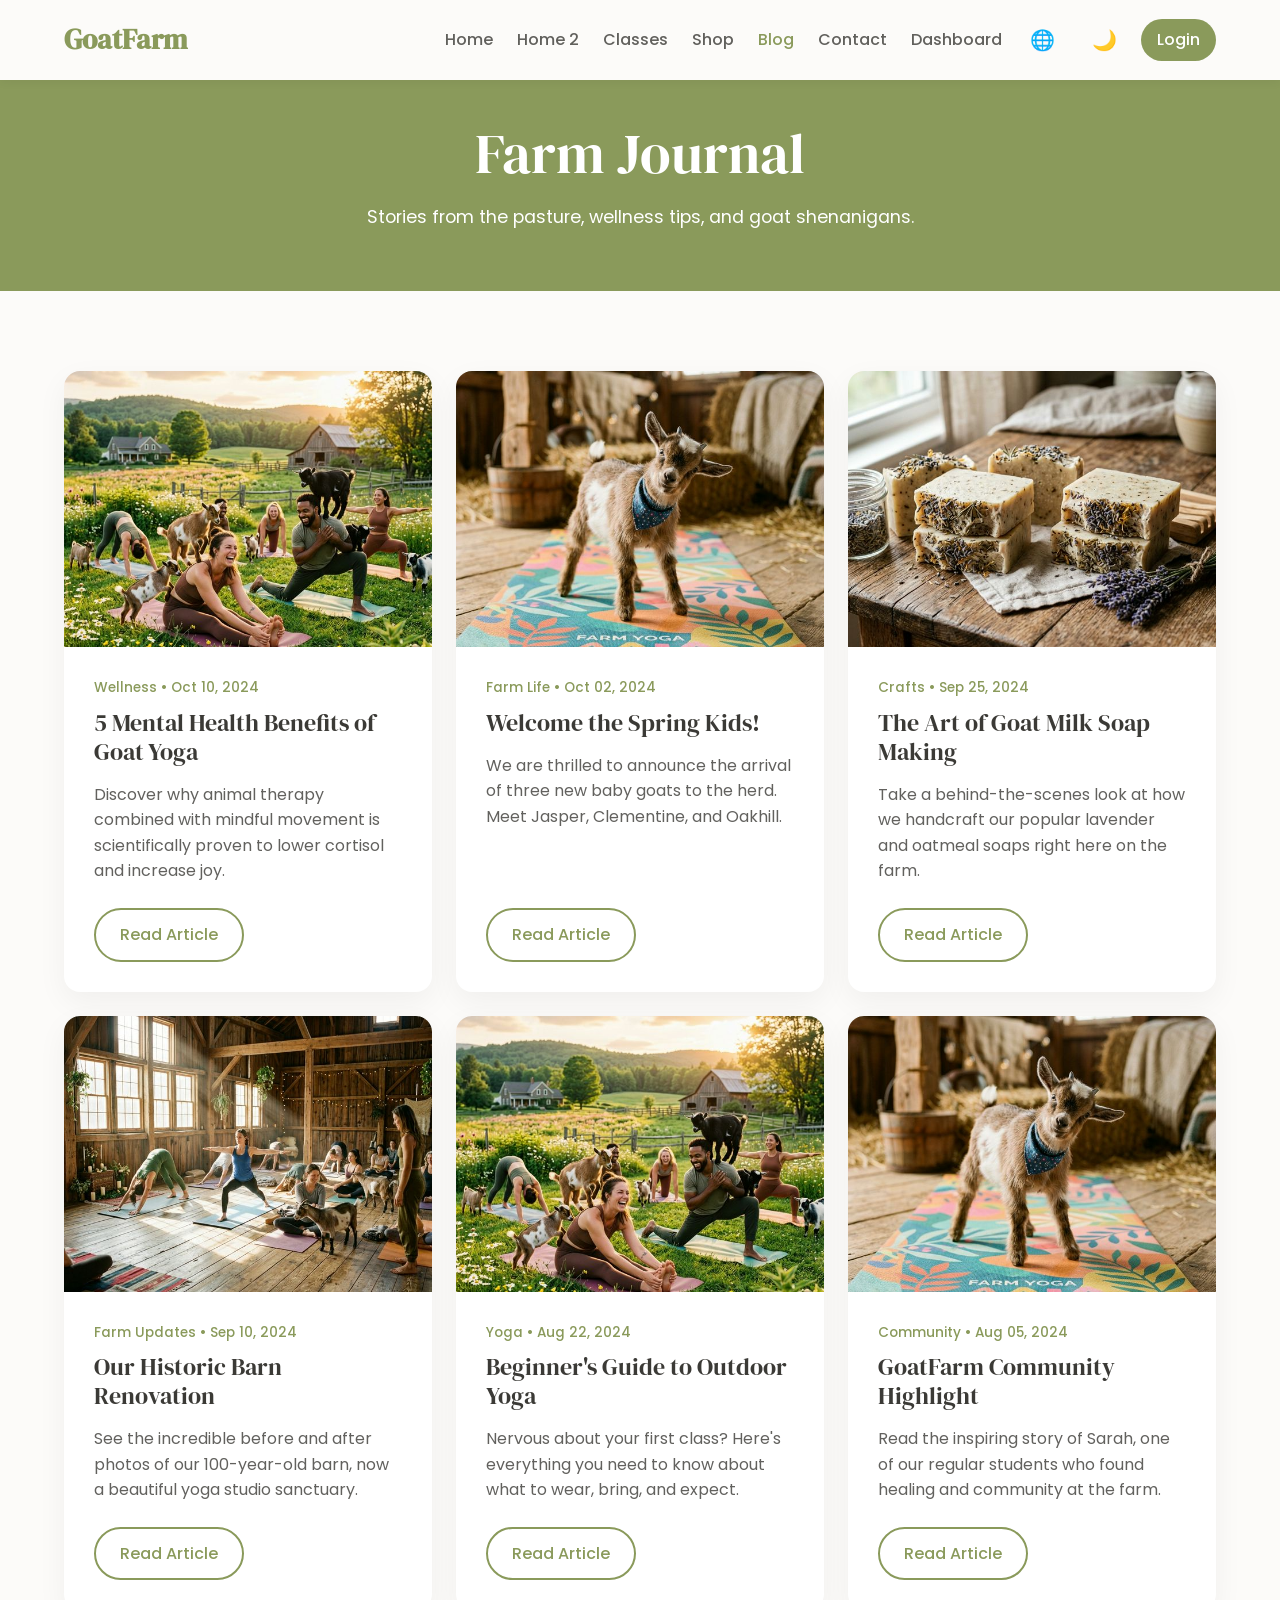
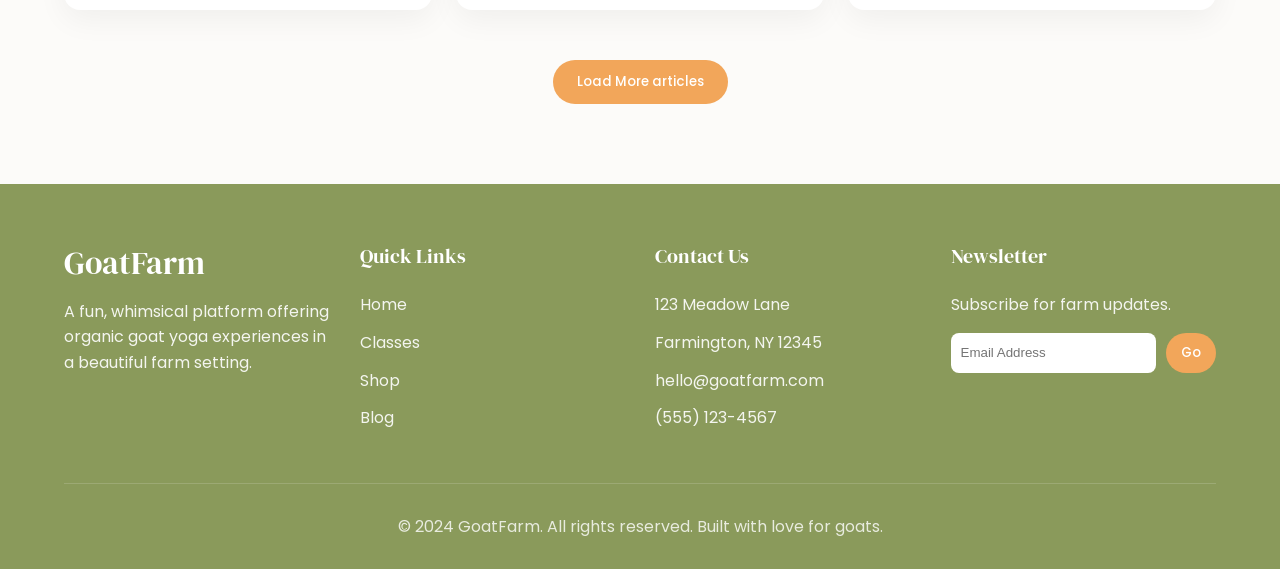
==== blog.html @ de4edad7 "first commit" ====
<!DOCTYPE html>
<html lang="en">
<head>
    <meta charset="UTF-8">
    <meta name="viewport" content="width=device-width, initial-scale=1.0">
    <title>Farm Blog | GoatFarm</title>
    <link href="https://fonts.googleapis.com/css2?family=DM+Serif+Display&family=Poppins:wght@300;400;500;600&display=swap" rel="stylesheet">
    <link rel="stylesheet" href="assets/css/style.css">
    <style>
        .page-header { background: var(--primary); color: white; padding: 120px 0 60px; text-align: center; }
        .blog-card { text-align: left; }
        .blog-card .card-body { align-items: flex-start; text-align: left; }
        .blog-meta { font-size: 0.85rem; color: var(--primary); font-weight: 500; margin-bottom: 10px; }
    </style>
</head>
<body>

    <!-- Header / Navbar -->
    <header class="navbar">
        <div class="container nav-container">
            <a href="index.html" class="brand-logo">GoatFarm</a>
            <div class="nav-menu-wrapper" style="display:flex; justify-content: space-between; align-items: center; width:100%">
                <ul class="nav-menu" style="margin-left: auto; margin-right: 20px;">
                    <li class="nav-item"><a href="index.html">Home</a></li>
                    <li class="nav-item"><a href="index-2.html">Home 2</a></li>
                    <li class="nav-item"><a href="classes.html">Classes</a></li>
                    <li class="nav-item"><a href="shop.html">Shop</a></li>
                    <li class="nav-item"><a href="blog.html" class="active">Blog</a></li>
                    <li class="nav-item"><a href="contact.html">Contact</a></li>
                    <li class="nav-item"><a href="dashboard.html">Dashboard</a></li>
                </ul>
                <div class="nav-actions">
                    <button class="rtl-toggle theme-toggle" title="Toggle RTL" style="margin-right: 5px;">🌐</button>
                    <button class="theme-toggle">🌙</button>
                    <a href="login.html" class="btn btn-primary" style="padding: 8px 16px;">Login</a>
                </div>
            </div>
            <button class="hamburger">
                <span></span><span></span><span></span>
            </button>
        </div>
    </header>

    <div class="page-header">
        <div class="container">
            <h1 class="animate-up">Farm Journal</h1>
            <p class="animate-up delay-1" style="opacity: 0.9; max-width: 600px; margin: 0 auto; font-size: 1.1rem;">Stories from the pasture, wellness tips, and goat shenanigans.</p>
        </div>
    </div>

    <!-- Blog Section -->
    <section class="section">
        <div class="container">
            
            <div class="grid grid-3">
                <!-- Post 1 -->
                <div class="card blog-card">
                    <div class="card-img-wrapper"><img src="assets/images/hero.png" alt="Goat Yoga Benefits" class="card-img"></div>
                    <div class="card-body" style="padding: 30px;">
                        <span class="blog-meta">Wellness • Oct 10, 2024</span>
                        <h3 class="card-title" style="margin-bottom: 15px; font-size: 1.5rem;">5 Mental Health Benefits of Goat Yoga</h3>
                        <p class="card-text">Discover why animal therapy combined with mindful movement is scientifically proven to lower cortisol and increase joy.</p>
                        <a href="#" class="btn btn-outline" style="align-self: flex-start; margin-top: auto;">Read Article</a>
                    </div>
                </div>

                <!-- Post 2 -->
                <div class="card blog-card">
                    <div class="card-img-wrapper"><img src="assets/images/goat2.png" alt="Baby Goats" class="card-img"></div>
                    <div class="card-body" style="padding: 30px;">
                        <span class="blog-meta">Farm Life • Oct 02, 2024</span>
                        <h3 class="card-title" style="margin-bottom: 15px; font-size: 1.5rem;">Welcome the Spring Kids!</h3>
                        <p class="card-text">We are thrilled to announce the arrival of three new baby goats to the herd. Meet Jasper, Clementine, and Oakhill.</p>
                        <a href="#" class="btn btn-outline" style="align-self: flex-start; margin-top: auto;">Read Article</a>
                    </div>
                </div>

                <!-- Post 3 -->
                <div class="card blog-card">
                    <div class="card-img-wrapper"><img src="assets/images/soap.png" alt="Soap Making" class="card-img"></div>
                    <div class="card-body" style="padding: 30px;">
                        <span class="blog-meta">Crafts • Sep 25, 2024</span>
                        <h3 class="card-title" style="margin-bottom: 15px; font-size: 1.5rem;">The Art of Goat Milk Soap Making</h3>
                        <p class="card-text">Take a behind-the-scenes look at how we handcraft our popular lavender and oatmeal soaps right here on the farm.</p>
                        <a href="#" class="btn btn-outline" style="align-self: flex-start; margin-top: auto;">Read Article</a>
                    </div>
                </div>
                
                 <!-- Post 4 -->
                 <div class="card blog-card">
                    <div class="card-img-wrapper"><img src="assets/images/barn.png" alt="Barn renovation" class="card-img"></div>
                    <div class="card-body" style="padding: 30px;">
                        <span class="blog-meta">Farm Updates • Sep 10, 2024</span>
                        <h3 class="card-title" style="margin-bottom: 15px; font-size: 1.5rem;">Our Historic Barn Renovation</h3>
                        <p class="card-text">See the incredible before and after photos of our 100-year-old barn, now a beautiful yoga studio sanctuary.</p>
                        <a href="#" class="btn btn-outline" style="align-self: flex-start; margin-top: auto;">Read Article</a>
                    </div>
                </div>
                
                <!-- Post 5 -->
                 <div class="card blog-card">
                    <div class="card-img-wrapper"><img src="assets/images/hero.png" alt="Beginners Guide" class="card-img"></div>
                    <div class="card-body" style="padding: 30px;">
                        <span class="blog-meta">Yoga • Aug 22, 2024</span>
                        <h3 class="card-title" style="margin-bottom: 15px; font-size: 1.5rem;">Beginner's Guide to Outdoor Yoga</h3>
                        <p class="card-text">Nervous about your first class? Here's everything you need to know about what to wear, bring, and expect.</p>
                        <a href="#" class="btn btn-outline" style="align-self: flex-start; margin-top: auto;">Read Article</a>
                    </div>
                </div>
                
                <!-- Post 6 -->
                 <div class="card blog-card">
                    <div class="card-img-wrapper"><img src="assets/images/goat2.png" alt="Community" class="card-img"></div>
                    <div class="card-body" style="padding: 30px;">
                        <span class="blog-meta">Community • Aug 05, 2024</span>
                        <h3 class="card-title" style="margin-bottom: 15px; font-size: 1.5rem;">GoatFarm Community Highlight</h3>
                        <p class="card-text">Read the inspiring story of Sarah, one of our regular students who found healing and community at the farm.</p>
                        <a href="#" class="btn btn-outline" style="align-self: flex-start; margin-top: auto;">Read Article</a>
                    </div>
                </div>
            </div>
            
            <div class="text-center" style="margin-top: 50px; text-align: center;">
                <button class="btn btn-secondary">Load More articles</button>
            </div>
        </div>
    </section>

    <!-- Footer -->
    <footer class="footer">
        <div class="container">
            <div class="footer-grid">
                <div class="footer-col" style="text-align: left;"><h3 style="font-family: var(--font-display); font-size: 2rem; margin-bottom: 1rem;">GoatFarm</h3><p>A fun, whimsical platform offering organic goat yoga experiences in a beautiful farm setting.</p></div>
                <div class="footer-col" style="text-align: left;"><h4>Quick Links</h4><ul class="footer-links"><li><a href="index.html">Home</a></li><li><a href="classes.html">Classes</a></li><li><a href="shop.html">Shop</a></li><li><a href="blog.html">Blog</a></li></ul></div>
                <div class="footer-col" style="text-align: left;"><h4>Contact Us</h4><ul class="footer-links"><li>123 Meadow Lane</li><li>Farmington, NY 12345</li><li><a href="mailto:hello@goatfarm.com">hello@goatfarm.com</a></li><li><a href="tel:+15551234567">(555) 123-4567</a></li></ul></div>
                <div class="footer-col" style="text-align: left;"><h4>Newsletter</h4><p style="margin-bottom: 15px;">Subscribe for farm updates.</p><form style="display: flex; gap: 10px;"><input type="email" placeholder="Email Address" style="padding: 10px; border-radius: 8px; border: none; flex-grow: 1;"><button type="submit" class="btn btn-secondary" style="padding: 10px 15px;">Go</button></form></div>
            </div>
            <div class="footer-bottom">&copy; 2024 GoatFarm. All rights reserved. Built with love for goats.</div>
        </div>
    </footer>

    <script src="assets/js/main.js"></script>
</body>
</html>
---- assets/css/style.css ----
/* 1. CSS Variables */
:root {
  --primary: #8a9a5b;
  /* Sage green */
  --secondary: #f4ecd8;
  /* Cream/natural beige */
  --accent: #f2a65a;
  /* Soft coral/golden yellow */
  --text-dark: #3b3a36;
  /* Warm charcoal */
  --text-light: #fofofo;
  /* Off-white */
  --bg-color: #fcfbf9;
  --bg-secondary: #f2efe9;
  --card-bg: #ffffff;

  --border-radius: 16px;
  --transition: all 0.3s ease;

  --font-display: 'DM Serif Display', serif;
  --font-body: 'Poppins', sans-serif;

  --nav-height: 80px;
}

[data-theme="dark"] {
  --primary: #6b7a42;
  --secondary: #2c2b29;
  --accent: #d88e40;
  --text-dark: #f0f0f0;
  --text-light: #3b3a36;
  --bg-color: #1a1918;
  --bg-secondary: #252422;
  --card-bg: #2a2927;
}

/* 2. Reset & Base */
*,
*::before,
*::after {
  box-sizing: border-box;
}

* {
  margin: 0;
  padding: 0;
}

html {
  scroll-behavior: smooth;
}

body {
  font-family: var(--font-body);
  color: var(--text-dark);
  background-color: var(--bg-color);
  line-height: 1.6;
  overflow-x: hidden;
}

a {
  text-decoration: none;
  color: inherit;
}

ul {
  list-style: none;
}

img {
  max-width: 100%;
  display: block;
}

/* 3. Typography */
h1,
h2,
h3,
h4,
.brand-logo {
  font-family: var(--font-display);
  font-weight: 400;
  line-height: 1.2;
}

h1 {
  font-size: clamp(2.5rem, 5vw, 3.5rem);
  margin-bottom: 1rem;
}

h2 {
  font-size: clamp(2rem, 4vw, 2.75rem);
  margin-bottom: 1rem;
}

h3 {
  font-size: clamp(1.5rem, 3vw, 2rem);
  margin-bottom: 0.75rem;
}

/* 4. Layout Components */
.container {
  width: 100%;
  max-width: 1200px;
  margin: 0 auto;
  padding: 0 24px;
}

.section {
  padding: 80px 0;
}

.section-header {
  text-align: center;
  max-width: 800px;
  margin: 0 auto 3rem;
}

.section-header p {
  color: var(--text-dark);
  opacity: 0.8;
  font-size: 1.1rem;
}

/* Grids */
.grid {
  display: grid;
  gap: 24px;
}

.grid-2 {
  grid-template-columns: repeat(var(--col-count, 2), 1fr);
}

.grid-3 {
  grid-template-columns: repeat(var(--col-count, 3), 1fr);
}

.grid-4 {
  grid-template-columns: repeat(var(--col-count, 4), 1fr);
}

/* 5. Buttons & Components */
.btn {
  display: inline-flex;
  align-items: center;
  justify-content: center;
  padding: 12px 24px;
  border-radius: 50px;
  font-weight: 500;
  font-family: var(--font-body);
  cursor: pointer;
  border: none;
  transition: var(--transition);
  text-align: center;
}

.btn-primary {
  background-color: var(--primary);
  color: #fff;
}

.btn-primary:hover {
  opacity: 0.9;
  transform: translateY(-2px);
}

.btn-secondary {
  background-color: var(--accent);
  color: #fff;
}

.btn-secondary:hover {
  opacity: 0.9;
  transform: translateY(-2px);
}

.btn-outline {
  background-color: transparent;
  border: 2px solid var(--primary);
  color: var(--primary);
}

.btn-outline:hover {
  background-color: var(--primary);
  color: #fff;
}

/* Custom Checkbox */
.checkbox-group {
  display: flex;
  align-items: center;
  gap: 10px;
}

.checkbox-group input {
  cursor: pointer;
}

/* Cards */
.card {
  background: var(--card-bg);
  border-radius: var(--border-radius);
  overflow: hidden;
  box-shadow: 0 10px 30px rgba(0, 0, 0, 0.05);
  display: flex;
  flex-direction: column;
  transition: var(--transition);
  height: 100%;
}

.card:hover {
  transform: translateY(-5px);
  box-shadow: 0 15px 40px rgba(0, 0, 0, 0.08);
}

.card-img-wrapper {
  aspect-ratio: 4/3;
  overflow: hidden;
}

.card-img {
  width: 100%;
  height: 100%;
  object-fit: cover;
  transition: var(--transition);
}

.card:hover .card-img {
  transform: scale(1.05);
}

.card-body {
  padding: 24px;
  display: flex;
  flex-direction: column;
  flex-grow: 1;
  align-items: center;
  text-align: center;
}

.card-title {
  font-size: 1.5rem;
  margin-bottom: 0.5rem;
}

.card-text {
  opacity: 0.8;
  margin-bottom: 1.5rem;
  flex-grow: 1;
}

/* Forms */
.form-group {
  margin-bottom: 1.5rem;
  width: 100%;
  text-align: left;
}

.form-label {
  display: block;
  margin-bottom: 0.5rem;
  font-weight: 500;
}

.form-input {
  width: 100%;
  padding: 12px 16px;
  border: 1px solid rgba(0, 0, 0, 0.1);
  border-radius: 8px;
  background: var(--bg-color);
  color: var(--text-dark);
  font-family: var(--font-body);
  transition: var(--transition);
}

[data-theme="dark"] .form-input {
  border-color: rgba(255, 255, 255, 0.1);
}

.form-input:focus {
  outline: none;
  border-color: var(--primary);
  box-shadow: 0 0 0 3px rgba(138, 154, 91, 0.2);
}

/* 6. Navigation */
.navbar {
  position: fixed;
  top: 0;
  left: 0;
  width: 100%;
  height: var(--nav-height);
  background-color: var(--bg-color);
  box-shadow: 0 2px 10px rgba(0, 0, 0, 0.05);
  z-index: 1000;
  transition: var(--transition);
  display: flex;
  align-items: center;
}

.nav-container {
  display: flex;
  justify-content: space-between;
  align-items: center;
  width: 100%;
}

.brand-logo {
  font-size: 1.75rem;
  font-weight: 700;
  color: var(--primary);
  display: flex;
  align-items: center;
}

.nav-menu {
  display: flex;
  align-items: center;
  gap: 1.5rem;
}

.nav-item a {
  font-weight: 500;
  opacity: 0.8;
  transition: var(--transition);
}

.nav-item a:hover,
.nav-item a.active {
  opacity: 1;
  color: var(--primary);
}

.nav-actions {
  display: flex;
  align-items: center;
  gap: 1rem;
}

.theme-toggle {
  background: none;
  border: none;
  font-size: 1.25rem;
  cursor: pointer;
  color: var(--text-dark);
  padding: 8px;
  border-radius: 50%;
  transition: var(--transition);
}

.theme-toggle:hover {
  background: rgba(0, 0, 0, 0.05);
}

.hamburger {
  display: none;
  flex-direction: column;
  gap: 5px;
  cursor: pointer;
  background: none;
  border: none;
  padding: 5px;
}

.hamburger span {
  display: block;
  width: 25px;
  height: 3px;
  background-color: var(--text-dark);
  transition: var(--transition);
}

/* Mobile Menu */
@media (max-width: 1023px) {
  .hamburger {
    display: flex;
  }

  .nav-menu-wrapper {
    position: fixed;
    top: var(--nav-height);
    right: -100%;
    width: 300px;
    height: calc(100vh - var(--nav-height));
    background-color: var(--bg-color);
    box-shadow: -5px 0 15px rgba(0, 0, 0, 0.05);
    flex-direction: column;
    transition: var(--transition);
    padding: 2rem;
  }

  .nav-menu-wrapper.active {
    right: 0;
  }

  .nav-menu {
    flex-direction: column;
    align-items: flex-start;
    gap: 1rem;
    width: 100%;
  }

  .nav-actions {
    flex-direction: column;
    align-items: flex-start;
    gap: 1rem;
    width: 100%;
    margin-top: 1rem;
    border-top: 1px solid rgba(0, 0, 0, 0.1);
    padding-top: 1rem;
  }
}

/* 7. Footer */
.footer {
  background-color: var(--primary);
  color: #fff;
  padding: 60px 0 30px;
}

.footer-grid {
  display: grid;
  grid-template-columns: repeat(4, 1fr);
  gap: 30px;
  margin-bottom: 40px;
}

.footer-col h4 {
  font-family: var(--font-display);
  font-size: 1.25rem;
  margin-bottom: 1.5rem;
}

.footer-col p,
.footer-col ul {
  opacity: 0.9;
}

.footer-links li {
  margin-bottom: 0.75rem;
}

.footer-links a {
  transition: var(--transition);
}

.footer-links a:hover {
  opacity: 0.8;
  padding-left: 5px;
}

.footer-bottom {
  text-align: center;
  padding-top: 30px;
  border-top: 1px solid rgba(255, 255, 255, 0.2);
  opacity: 0.8;
}

/* 8. Specific Sections */

/* Hero Section */
.hero {
  padding-top: calc(var(--nav-height) + 60px);
  padding-bottom: 60px;
  min-height: 90vh;
  display: flex;
  align-items: center;
}

.hero-content {
  text-align: center;
  max-width: 800px;
  margin: 0 auto;
}

.hero-title {
  margin-bottom: 24px;
}

.hero-subtitle {
  font-size: 1.25rem;
  margin-bottom: 32px;
  opacity: 0.9;
}

.hero-actions {
  display: flex;
  gap: 16px;
  justify-content: center;
  margin-bottom: 48px;
}

.hero-img-container {
  border-radius: 24px;
  overflow: hidden;
  box-shadow: 0 20px 40px rgba(0, 0, 0, 0.1);
  aspect-ratio: 16/9;
}

.hero-img {
  width: 100%;
  height: 100%;
  object-fit: cover;
}

/* Hero 2 - Split screen */
.hero-split {
  padding-top: calc(var(--nav-height) + 40px);
  min-height: 100vh;
  display: grid;
  grid-template-columns: 1fr 1fr;
  align-items: center;
  gap: 40px;
  text-align: left;
}

.hero-split .hero-content {
  text-align: left;
  margin: 0;
}

.hero-split .hero-actions {
  justify-content: flex-start;
}

/* Dashboard */
.dashboard-layout {
  display: grid;
  grid-template-columns: 250px 1fr;
  gap: 30px;
  margin-top: calc(var(--nav-height) + 40px);
  margin-bottom: 80px;
}

.dashboard-sidebar {
  background: var(--card-bg);
  padding: 24px;
  border-radius: var(--border-radius);
  height: max-content;
  position: sticky;
  top: calc(var(--nav-height) + 40px);
}

.sidebar-nav {
  display: flex;
  flex-direction: column;
  gap: 10px;
}

.sidebar-link {
  padding: 12px 16px;
  border-radius: 8px;
  transition: var(--transition);
  font-weight: 500;
}

.sidebar-link:hover,
.sidebar-link.active {
  background: var(--primary);
  color: #fff;
}

.dashboard-card {
  background: var(--card-bg);
  padding: 30px;
  border-radius: var(--border-radius);
  margin-bottom: 30px;
}

/* Table Style */
.data-table {
  width: 100%;
  border-collapse: collapse;
  margin-top: 20px;
}

.data-table th,
.data-table td {
  padding: 15px;
  text-align: left;
  border-bottom: 1px solid rgba(0, 0, 0, 0.1);
}

[data-theme="dark"] .data-table th,
[data-theme="dark"] .data-table td {
  border-color: rgba(255, 255, 255, 0.1);
}

/* Auth Layout */
.auth-page {
  min-height: 100vh;
  display: flex;
  align-items: center;
  justify-content: center;
  padding: 40px 20px;
  background: var(--bg-secondary);
}

.auth-card {
  background: var(--card-bg);
  width: 100%;
  max-width: 480px;
  padding: 40px;
  border-radius: var(--border-radius);
  box-shadow: 0 15px 40px rgba(0, 0, 0, 0.08);
  text-align: center;
}

.auth-logo {
  font-size: 2rem;
  color: var(--primary);
  margin-bottom: 30px;
  display: inline-block;
  font-family: var(--font-display);
}

.auth-divider {
  display: flex;
  align-items: center;
  margin: 30px 0;
  color: var(--text-dark);
  opacity: 0.5;
}

.auth-divider::before,
.auth-divider::after {
  content: '';
  flex: 1;
  height: 1px;
  background: currentColor;
  margin: 0 15px;
}

.social-btn {
  width: 100%;
  padding: 12px;
  border-radius: 8px;
  font-weight: 500;
  margin-bottom: 15px;
  display: flex;
  align-items: center;
  justify-content: center;
  gap: 10px;
  cursor: pointer;
  transition: var(--transition);
}

.google-btn {
  background: #fff;
  color: #333;
  border: 1px solid #ddd;
}

.google-btn:hover {
  background: #f5f5f5;
}

.email-btn {
  background: #3b3a36;
  color: #fff;
  border: none;
}

.email-btn:hover {
  background: #222;
}

/* Contact Page specific */
.contact-layout {
  display: grid;
  grid-template-columns: 1fr 1fr;
  gap: 40px;
}

.contact-form {
  background: var(--card-bg);
  padding: 40px;
  border-radius: var(--border-radius);
}

/* Animations */
.animate-up {
  opacity: 0;
  transform: translateY(30px);
  animation: slideUp 0.8s forwards;
}

.delay-1 {
  animation-delay: 0.2s;
}

.delay-2 {
  animation-delay: 0.4s;
}

.delay-3 {
  animation-delay: 0.6s;
}

@keyframes slideUp {
  to {
    opacity: 1;
    transform: translateY(0);
  }
}

/* 9. Responsive Rules */

/* Tablet & Mobile Grid Setup */
@media (max-width: 1024px) {
  .grid-4 {
    --col-count: 2;
  }

  .grid-3 {
    --col-count: 2;
  }

  /* Footer */
  .footer-grid {
    text-align: center;
  }
}

/* Mobile Specific */
@media (max-width: 768px) {

  .grid-4,
  .grid-3,
  .grid-2 {
    --col-count: 1;
  }

  .hero-actions {
    flex-direction: column;
  }

  .hero-actions .btn {
    width: 100%;
  }

  .contact-layout {
    grid-template-columns: 1fr;
  }

  /* Contact page specific fix */
  .contact-section {
    padding: 40px 16px;
    width: 100%;
    box-sizing: border-box;
  }

  .contact-form {
    padding: 30px 20px;
    width: 100%;
    box-sizing: border-box;
  }

  /* Centered elements */
  .footer-grid {
    grid-template-columns: repeat(2, 1fr);
    text-align: center;
  }

  .content-centered {
    text-align: center;
  }
}

@media (max-width: 767px) {
  .footer-grid {
    grid-template-columns: 1fr;
  }

  .dashboard-layout {
    grid-template-columns: 1fr;
  }

  .dashboard-sidebar {
    position: static;
  }

  .hero-split {
    grid-template-columns: 1fr;
    text-align: center;
  }

  .hero-split .hero-content {
    text-align: center;
  }

  .hero-split .hero-actions {
    justify-content: center;
  }
}

@media (max-width: 360px) {
  .container {
    padding: 0 16px;
  }

  h1 {
    font-size: 28px;
  }

  h2 {
    font-size: 24px;
  }

  body {
    font-size: 14px;
  }

  .section {
    padding: 40px 0;
  }

  .contact-form form {
    width: 100%;
  }

  .form-input {
    width: 100%;
    max-width: 100%;
    box-sizing: border-box;
  }
}

@media (max-width: 1024px) {

  #home-upcoming-classes,
  #home-testimonials-grid,
  #home2-experience-highlights,
  #home2-scenic-sanctuary,
  #home2-farm-stats {
    --col-count: 3;
  }
}

@media (max-width: 768px) {

  #home-upcoming-classes,
  #home-testimonials-grid,
  #home2-experience-highlights,
  #home2-farm-stats {
    --col-count: 1;
  }

  #home2-scenic-sanctuary {
    --col-count: 2;
  }

  #home2-scenic-sanctuary .card:last-child {
    grid-column: 1 / -1;
    width: calc(50% - 12px);
    margin: 0 auto;
  }
}

@media (max-width: 500px) {
  #home2-scenic-sanctuary {
    --col-count: 1;
  }

  #home2-scenic-sanctuary .card:last-child {
    grid-column: auto;
    width: 100%;
    margin: 0;
  }
}
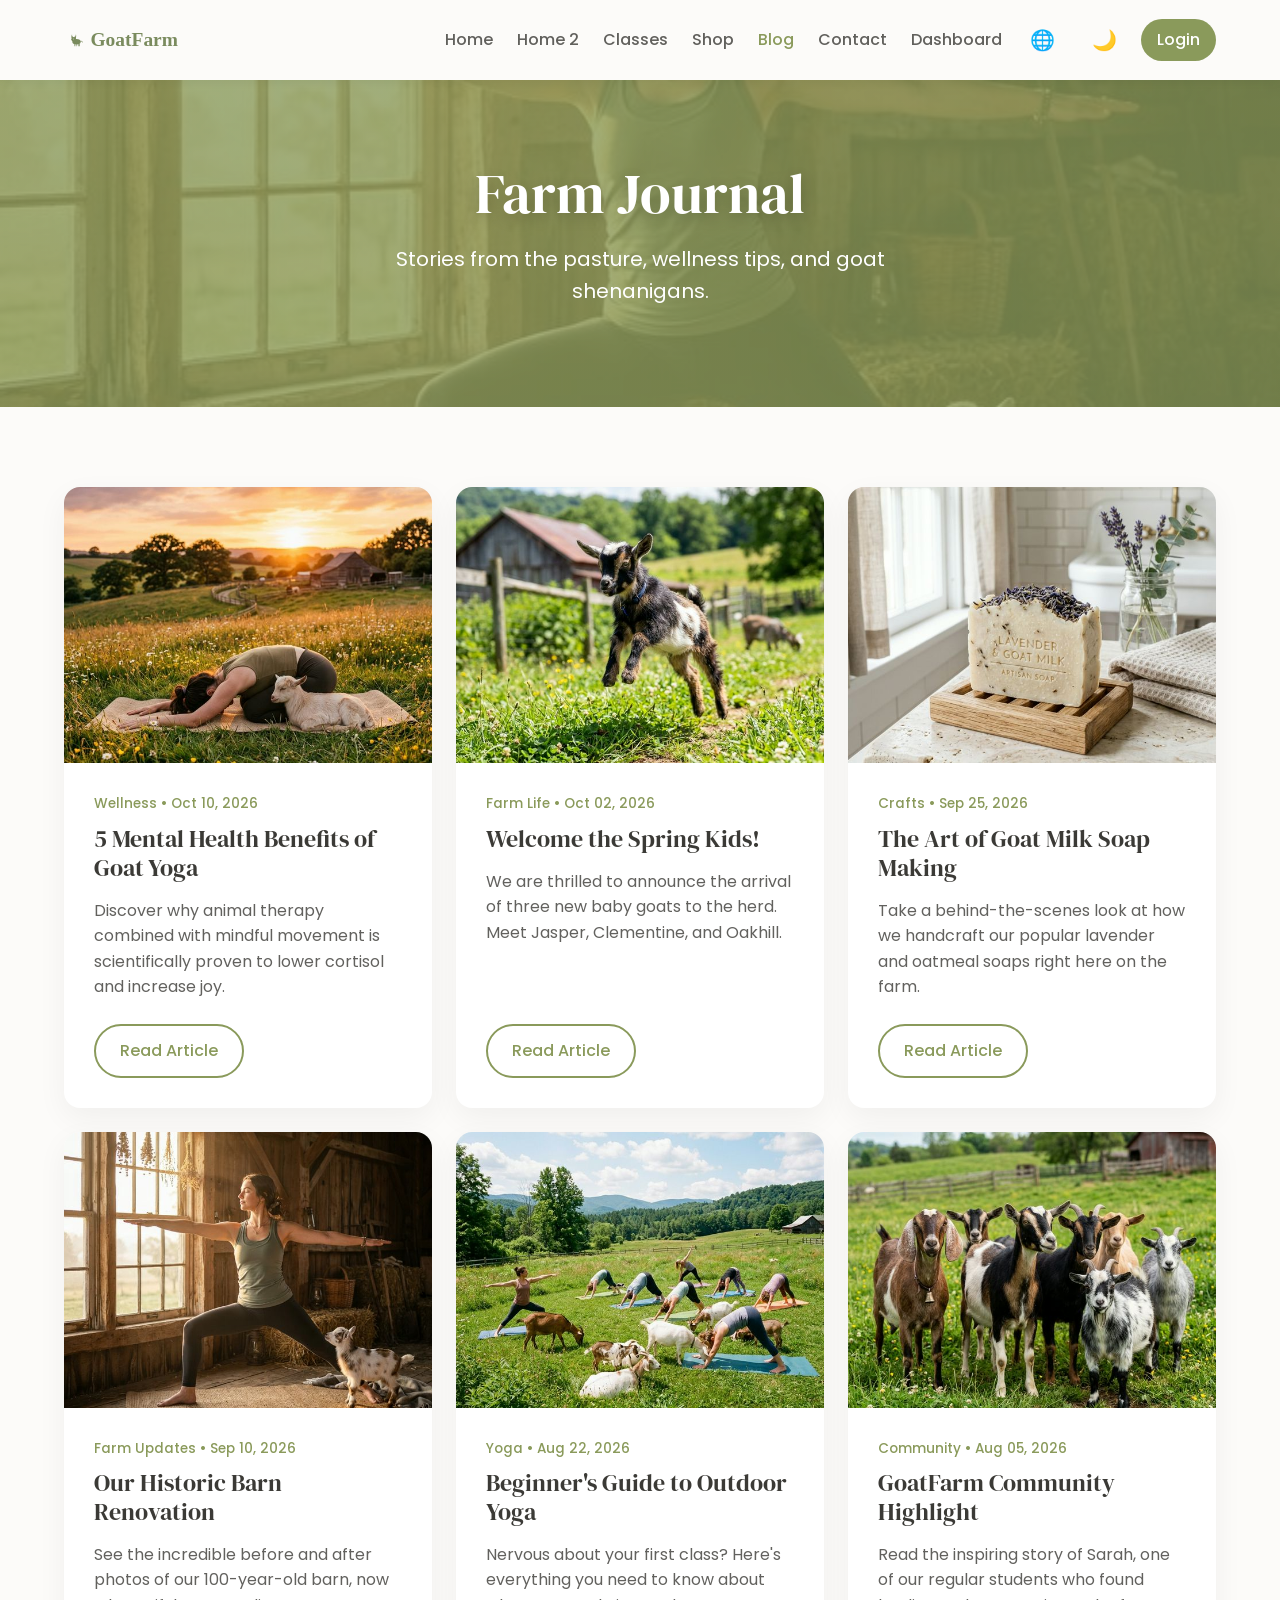
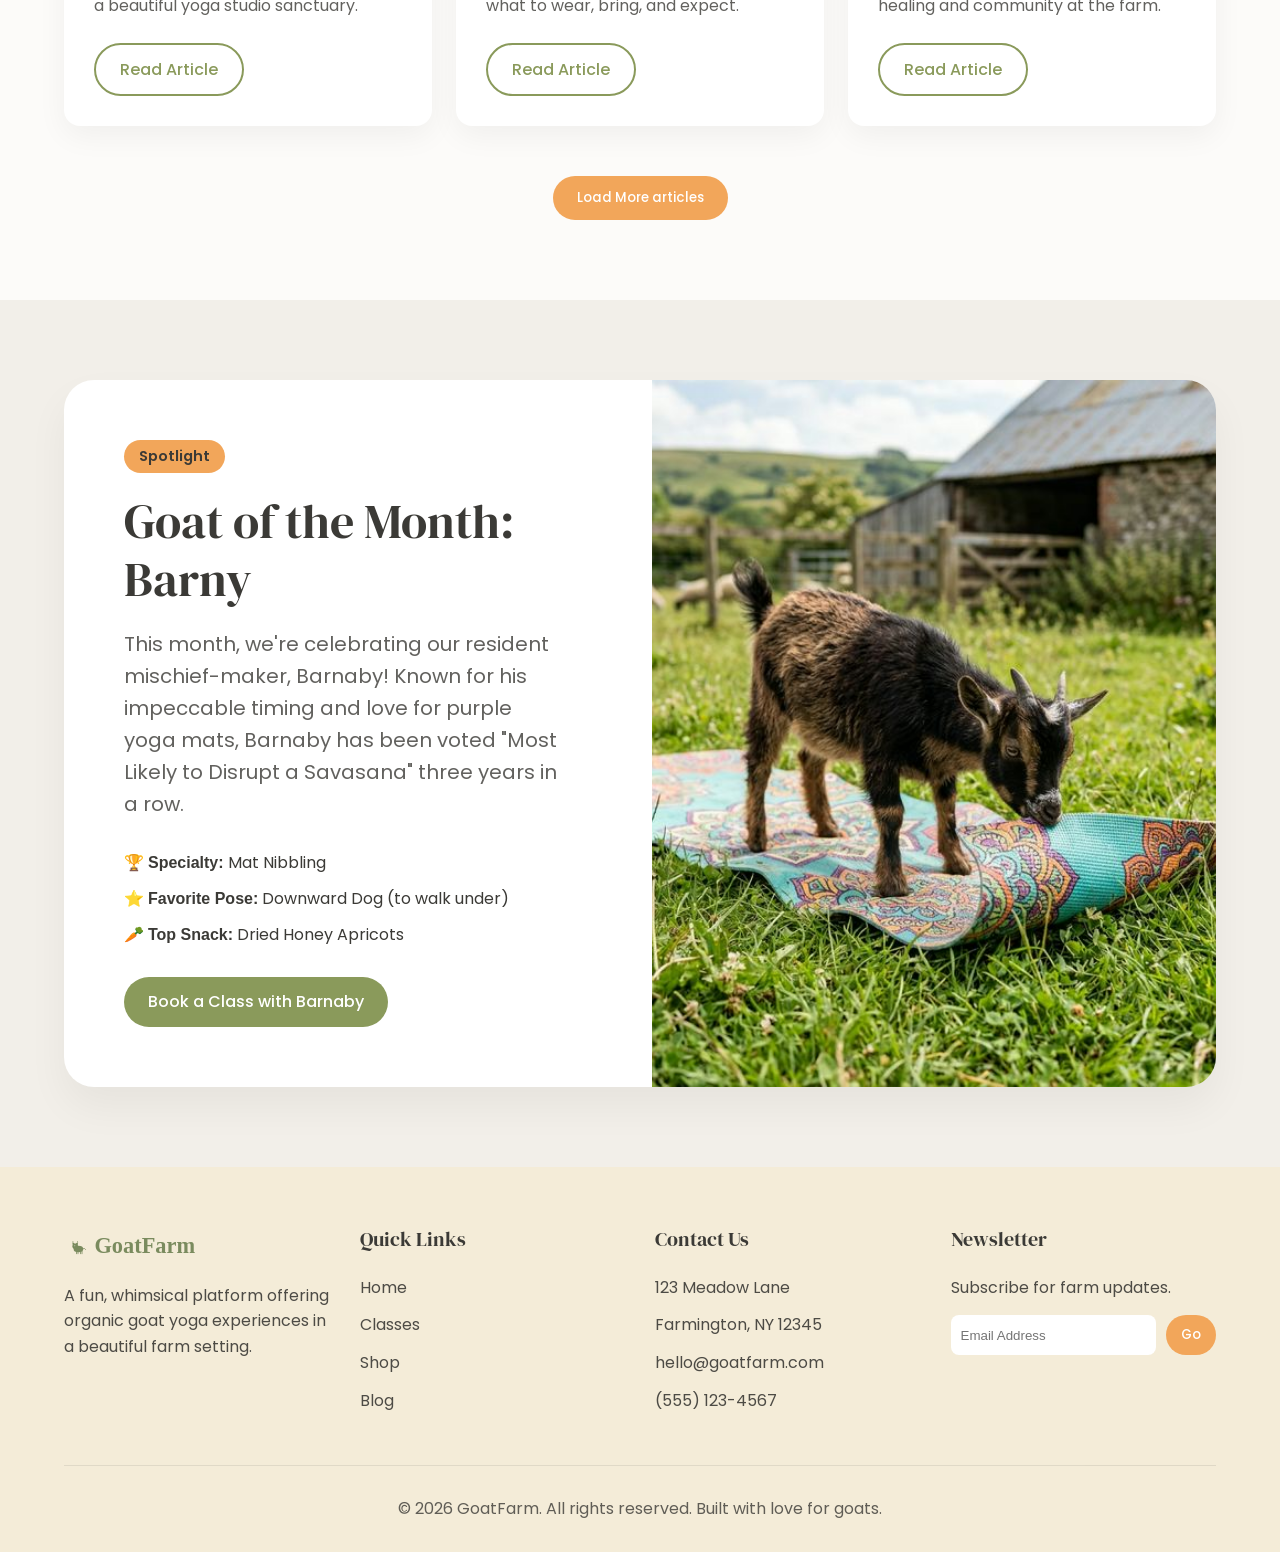
==== commit e1b89809: "after corrections" ====
--- a/blog.html
+++ b/blog.html
@@ -1,25 +1,58 @@
 <!DOCTYPE html>
 <html lang="en">
+
 <head>
     <meta charset="UTF-8">
     <meta name="viewport" content="width=device-width, initial-scale=1.0">
     <title>Farm Blog | GoatFarm</title>
-    <link href="https://fonts.googleapis.com/css2?family=DM+Serif+Display&family=Poppins:wght@300;400;500;600&display=swap" rel="stylesheet">
+    <link
+        href="https://fonts.googleapis.com/css2?family=DM+Serif+Display&family=Poppins:wght@300;400;500;600&display=swap"
+        rel="stylesheet">
     <link rel="stylesheet" href="assets/css/style.css">
+    <link rel="icon" type="image/svg+xml" href="assets/images/favicon.svg">
     <style>
-        .page-header { background: var(--primary); color: white; padding: 120px 0 60px; text-align: center; }
-        .blog-card { text-align: left; }
-        .blog-card .card-body { align-items: flex-start; text-align: left; }
-        .blog-meta { font-size: 0.85rem; color: var(--primary); font-weight: 500; margin-bottom: 10px; }
+        .page-header {
+            background: var(--primary);
+            color: white;
+            padding: 120px 0 60px;
+            text-align: center;
+        }
+
+        .blog-card {
+            text-align: left;
+        }
+
+        .blog-card .card-body {
+            align-items: flex-start;
+            text-align: left;
+        }
+
+        .blog-meta {
+            font-size: 0.85rem;
+            color: var(--primary);
+            font-weight: 500;
+            margin-bottom: 10px;
+        }
+
+        @media (min-width: 768px) and (max-width: 1024px) {
+            #main-blog-grid {
+                grid-template-columns: repeat(2, 1fr) !important;
+            }
+        }
     </style>
 </head>
+
 <body>
 
     <!-- Header / Navbar -->
     <header class="navbar">
         <div class="container nav-container">
-            <a href="index.html" class="brand-logo">GoatFarm</a>
-            <div class="nav-menu-wrapper" style="display:flex; justify-content: space-between; align-items: center; width:100%">
+            <a href="index.html" class="logo"><img src="assets/images/logo.svg" alt="GoatFarm" style="height: 40px;"></a>
+            <div class="nav-menu-wrapper"
+                style="display:flex; justify-content: space-between; align-items: center; width:100%">
+                <div class="mobile-menu-logo" style="display: none; width: 100%; padding-bottom: 20px; margin-bottom: 20px; border-bottom: 1px solid rgba(0,0,0,0.1);">
+                    <img src="assets/images/logo.svg" alt="GoatFarm" style="height: 40px;">
+                </div>
                 <ul class="nav-menu" style="margin-left: auto; margin-right: 20px;">
                     <li class="nav-item"><a href="index.html">Home</a></li>
                     <li class="nav-item"><a href="index-2.html">Home 2</a></li>
@@ -41,104 +74,186 @@
         </div>
     </header>
 
-    <div class="page-header">
-        <div class="container">
-            <h1 class="animate-up">Farm Journal</h1>
-            <p class="animate-up delay-1" style="opacity: 0.9; max-width: 600px; margin: 0 auto; font-size: 1.1rem;">Stories from the pasture, wellness tips, and goat shenanigans.</p>
+    <div class="page-header"
+        style="background: linear-gradient(rgba(138, 154, 91, 0.8), rgba(138, 154, 91, 0.8)), url('assets/images/sunrise-class.png'); background-size: cover; background-position: center; padding: 160px 0 100px;">
+        <div class="container">
+            <h1 class="animate-up" style="color: white; text-shadow: 0 5px 15px rgba(0,0,0,0.2);">Farm Journal</h1>
+            <p class="animate-up delay-1"
+                style="color: white; opacity: 1; max-width: 600px; margin: 0 auto; font-size: 1.25rem;">Stories from the
+                pasture, wellness tips, and goat shenanigans.</p>
         </div>
     </div>
 
     <!-- Blog Section -->
     <section class="section">
         <div class="container">
-            
-            <div class="grid grid-3">
+
+            <div class="grid grid-3" id="main-blog-grid">
                 <!-- Post 1 -->
                 <div class="card blog-card">
-                    <div class="card-img-wrapper"><img src="assets/images/hero.png" alt="Goat Yoga Benefits" class="card-img"></div>
-                    <div class="card-body" style="padding: 30px;">
-                        <span class="blog-meta">Wellness • Oct 10, 2024</span>
-                        <h3 class="card-title" style="margin-bottom: 15px; font-size: 1.5rem;">5 Mental Health Benefits of Goat Yoga</h3>
-                        <p class="card-text">Discover why animal therapy combined with mindful movement is scientifically proven to lower cortisol and increase joy.</p>
-                        <a href="#" class="btn btn-outline" style="align-self: flex-start; margin-top: auto;">Read Article</a>
+                    <div class="card-img-wrapper"><img src="assets/images/sunset-yoga.png" alt="Goat Yoga Benefits"
+                            class="card-img"></div>
+                    <div class="card-body" style="padding: 30px;">
+                        <span class="blog-meta">Wellness • Oct 10, 2026</span>
+                        <h3 class="card-title" style="margin-bottom: 15px; font-size: 1.5rem;">5 Mental Health Benefits
+                            of Goat Yoga</h3>
+                        <p class="card-text">Discover why animal therapy combined with mindful movement is
+                            scientifically proven to lower cortisol and increase joy.</p>
+                        <a href="#" class="btn btn-outline" style="align-self: flex-start; margin-top: auto;">Read
+                            Article</a>
                     </div>
                 </div>
 
                 <!-- Post 2 -->
                 <div class="card blog-card">
-                    <div class="card-img-wrapper"><img src="assets/images/goat2.png" alt="Baby Goats" class="card-img"></div>
-                    <div class="card-body" style="padding: 30px;">
-                        <span class="blog-meta">Farm Life • Oct 02, 2024</span>
-                        <h3 class="card-title" style="margin-bottom: 15px; font-size: 1.5rem;">Welcome the Spring Kids!</h3>
-                        <p class="card-text">We are thrilled to announce the arrival of three new baby goats to the herd. Meet Jasper, Clementine, and Oakhill.</p>
-                        <a href="#" class="btn btn-outline" style="align-self: flex-start; margin-top: auto;">Read Article</a>
+                    <div class="card-img-wrapper"><img src="assets/images/pip.png" alt="Baby Goats" class="card-img">
+                    </div>
+                    <div class="card-body" style="padding: 30px;">
+                        <span class="blog-meta">Farm Life • Oct 02, 2026</span>
+                        <h3 class="card-title" style="margin-bottom: 15px; font-size: 1.5rem;">Welcome the Spring Kids!
+                        </h3>
+                        <p class="card-text">We are thrilled to announce the arrival of three new baby goats to the
+                            herd. Meet Jasper, Clementine, and Oakhill.</p>
+                        <a href="#" class="btn btn-outline" style="align-self: flex-start; margin-top: auto;">Read
+                            Article</a>
                     </div>
                 </div>
 
                 <!-- Post 3 -->
                 <div class="card blog-card">
-                    <div class="card-img-wrapper"><img src="assets/images/soap.png" alt="Soap Making" class="card-img"></div>
-                    <div class="card-body" style="padding: 30px;">
-                        <span class="blog-meta">Crafts • Sep 25, 2024</span>
-                        <h3 class="card-title" style="margin-bottom: 15px; font-size: 1.5rem;">The Art of Goat Milk Soap Making</h3>
-                        <p class="card-text">Take a behind-the-scenes look at how we handcraft our popular lavender and oatmeal soaps right here on the farm.</p>
-                        <a href="#" class="btn btn-outline" style="align-self: flex-start; margin-top: auto;">Read Article</a>
-                    </div>
-                </div>
-                
-                 <!-- Post 4 -->
-                 <div class="card blog-card">
-                    <div class="card-img-wrapper"><img src="assets/images/barn.png" alt="Barn renovation" class="card-img"></div>
-                    <div class="card-body" style="padding: 30px;">
-                        <span class="blog-meta">Farm Updates • Sep 10, 2024</span>
-                        <h3 class="card-title" style="margin-bottom: 15px; font-size: 1.5rem;">Our Historic Barn Renovation</h3>
-                        <p class="card-text">See the incredible before and after photos of our 100-year-old barn, now a beautiful yoga studio sanctuary.</p>
-                        <a href="#" class="btn btn-outline" style="align-self: flex-start; margin-top: auto;">Read Article</a>
-                    </div>
-                </div>
-                
+                    <div class="card-img-wrapper"><img src="assets/images/lavender-soap.png" alt="Soap Making"
+                            class="card-img"></div>
+                    <div class="card-body" style="padding: 30px;">
+                        <span class="blog-meta">Crafts • Sep 25, 2026</span>
+                        <h3 class="card-title" style="margin-bottom: 15px; font-size: 1.5rem;">The Art of Goat Milk Soap
+                            Making</h3>
+                        <p class="card-text">Take a behind-the-scenes look at how we handcraft our popular lavender and
+                            oatmeal soaps right here on the farm.</p>
+                        <a href="#" class="btn btn-outline" style="align-self: flex-start; margin-top: auto;">Read
+                            Article</a>
+                    </div>
+                </div>
+
+                <!-- Post 4 -->
+                <div class="card blog-card">
+                    <div class="card-img-wrapper"><img src="assets/images/sunrise-class.png" alt="Barn renovation"
+                            class="card-img"></div>
+                    <div class="card-body" style="padding: 30px;">
+                        <span class="blog-meta">Farm Updates • Sep 10, 2026</span>
+                        <h3 class="card-title" style="margin-bottom: 15px; font-size: 1.5rem;">Our Historic Barn
+                            Renovation</h3>
+                        <p class="card-text">See the incredible before and after photos of our 100-year-old barn, now a
+                            beautiful yoga studio sanctuary.</p>
+                        <a href="#" class="btn btn-outline" style="align-self: flex-start; margin-top: auto;">Read
+                            Article</a>
+                    </div>
+                </div>
+
                 <!-- Post 5 -->
-                 <div class="card blog-card">
-                    <div class="card-img-wrapper"><img src="assets/images/hero.png" alt="Beginners Guide" class="card-img"></div>
-                    <div class="card-body" style="padding: 30px;">
-                        <span class="blog-meta">Yoga • Aug 22, 2024</span>
-                        <h3 class="card-title" style="margin-bottom: 15px; font-size: 1.5rem;">Beginner's Guide to Outdoor Yoga</h3>
-                        <p class="card-text">Nervous about your first class? Here's everything you need to know about what to wear, bring, and expect.</p>
-                        <a href="#" class="btn btn-outline" style="align-self: flex-start; margin-top: auto;">Read Article</a>
-                    </div>
-                </div>
-                
+                <div class="card blog-card">
+                    <div class="card-img-wrapper"><img src="assets/images/meadow-class.png" alt="Beginners Guide"
+                            class="card-img"></div>
+                    <div class="card-body" style="padding: 30px;">
+                        <span class="blog-meta">Yoga • Aug 22, 2026</span>
+                        <h3 class="card-title" style="margin-bottom: 15px; font-size: 1.5rem;">Beginner's Guide to
+                            Outdoor Yoga</h3>
+                        <p class="card-text">Nervous about your first class? Here's everything you need to know about
+                            what to wear, bring, and expect.</p>
+                        <a href="#" class="btn btn-outline" style="align-self: flex-start; margin-top: auto;">Read
+                            Article</a>
+                    </div>
+                </div>
+
                 <!-- Post 6 -->
-                 <div class="card blog-card">
-                    <div class="card-img-wrapper"><img src="assets/images/goat2.png" alt="Community" class="card-img"></div>
-                    <div class="card-body" style="padding: 30px;">
-                        <span class="blog-meta">Community • Aug 05, 2024</span>
-                        <h3 class="card-title" style="margin-bottom: 15px; font-size: 1.5rem;">GoatFarm Community Highlight</h3>
-                        <p class="card-text">Read the inspiring story of Sarah, one of our regular students who found healing and community at the farm.</p>
-                        <a href="#" class="btn btn-outline" style="align-self: flex-start; margin-top: auto;">Read Article</a>
-                    </div>
-                </div>
-            </div>
-            
+                <div class="card blog-card">
+                    <div class="card-img-wrapper"><img src="assets/images/happy-herd.png" alt="Community"
+                            class="card-img"></div>
+                    <div class="card-body" style="padding: 30px;">
+                        <span class="blog-meta">Community • Aug 05, 2026</span>
+                        <h3 class="card-title" style="margin-bottom: 15px; font-size: 1.5rem;">GoatFarm Community
+                            Highlight</h3>
+                        <p class="card-text">Read the inspiring story of Sarah, one of our regular students who found
+                            healing and community at the farm.</p>
+                        <a href="#" class="btn btn-outline" style="align-self: flex-start; margin-top: auto;">Read
+                            Article</a>
+                    </div>
+                </div>
+            </div>
+
             <div class="text-center" style="margin-top: 50px; text-align: center;">
                 <button class="btn btn-secondary">Load More articles</button>
             </div>
         </div>
     </section>
 
+    <!-- Goat of the Month (New Section) -->
+    <section class="section" style="background-color: var(--bg-secondary); overflow: hidden;">
+        <div class="container">
+            <div class="grid grid-2"
+                style="align-items: center; background: white; border-radius: 30px; padding: 0; box-shadow: 0 20px 40px rgba(0,0,0,0.05); overflow: hidden;">
+                <div style="padding: 60px;">
+                    <span
+                        style="background: var(--accent); color: var(--text-dark); padding: 5px 15px; border-radius: 20px; font-weight: 600; font-size: 0.9rem; margin-bottom: 20px; display: inline-block;">Spotlight</span>
+                    <h2 style="font-size: 3rem; margin-bottom: 20px;">Goat of the Month: Barny</h2>
+                    <p style="font-size: 1.25rem; opacity: 0.8; margin-bottom: 30px;">This month, we're celebrating our
+                        resident mischief-maker, Barnaby! Known for his impeccable timing and love for purple yoga mats,
+                        Barnaby has been voted "Most Likely to Disrupt a Savasana" three years in a row.</p>
+                    <ul style="margin-bottom: 30px; list-style: none;">
+                        <li style="margin-bottom: 10px;">🏆 <strong>Specialty:</strong> Mat Nibbling</li>
+                        <li style="margin-bottom: 10px;">⭐ <strong>Favorite Pose:</strong> Downward Dog (to walk under)
+                        </li>
+                        <li>🥕 <strong>Top Snack:</strong> Dried Honey Apricots</li>
+                    </ul>
+                    <a href="classes.html" class="btn btn-primary">Book a Class with Barnaby</a>
+                </div>
+                <div style="height: 100%; min-height: 500px;">
+                    <img src="assets/images/barnaby.png" alt="Barnaby"
+                        style="width: 100%; height: 100%; object-fit: cover;">
+                </div>
+            </div>
+        </div>
+    </section>
+
     <!-- Footer -->
     <footer class="footer">
         <div class="container">
             <div class="footer-grid">
-                <div class="footer-col" style="text-align: left;"><h3 style="font-family: var(--font-display); font-size: 2rem; margin-bottom: 1rem;">GoatFarm</h3><p>A fun, whimsical platform offering organic goat yoga experiences in a beautiful farm setting.</p></div>
-                <div class="footer-col" style="text-align: left;"><h4>Quick Links</h4><ul class="footer-links"><li><a href="index.html">Home</a></li><li><a href="classes.html">Classes</a></li><li><a href="shop.html">Shop</a></li><li><a href="blog.html">Blog</a></li></ul></div>
-                <div class="footer-col" style="text-align: left;"><h4>Contact Us</h4><ul class="footer-links"><li>123 Meadow Lane</li><li>Farmington, NY 12345</li><li><a href="mailto:hello@goatfarm.com">hello@goatfarm.com</a></li><li><a href="tel:+15551234567">(555) 123-4567</a></li></ul></div>
-                <div class="footer-col" style="text-align: left;"><h4>Newsletter</h4><p style="margin-bottom: 15px;">Subscribe for farm updates.</p><form style="display: flex; gap: 10px;"><input type="email" placeholder="Email Address" style="padding: 10px; border-radius: 8px; border: none; flex-grow: 1;"><button type="submit" class="btn btn-secondary" style="padding: 10px 15px;">Go</button></form></div>
-            </div>
-            <div class="footer-bottom">&copy; 2024 GoatFarm. All rights reserved. Built with love for goats.</div>
+                <div class="footer-col" style="text-align: left;">
+                    <div style="margin-bottom: 1rem;"><img src="assets/images/logo.svg" alt="GoatFarm" style="height: 40px;"></div>
+                    <p>A fun, whimsical platform offering organic goat yoga experiences in a beautiful farm setting.</p>
+                </div>
+                <div class="footer-col" style="text-align: left;">
+                    <h4>Quick Links</h4>
+                    <ul class="footer-links">
+                        <li><a href="index.html">Home</a></li>
+                        <li><a href="classes.html">Classes</a></li>
+                        <li><a href="shop.html">Shop</a></li>
+                        <li><a href="blog.html">Blog</a></li>
+                    </ul>
+                </div>
+                <div class="footer-col" style="text-align: left;">
+                    <h4>Contact Us</h4>
+                    <ul class="footer-links">
+                        <li>123 Meadow Lane</li>
+                        <li>Farmington, NY 12345</li>
+                        <li><a href="mailto:hello@goatfarm.com">hello@goatfarm.com</a></li>
+                        <li><a href="tel:+15551234567">(555) 123-4567</a></li>
+                    </ul>
+                </div>
+                <div class="footer-col" style="text-align: left;">
+                    <h4>Newsletter</h4>
+                    <p style="margin-bottom: 15px;">Subscribe for farm updates.</p>
+                    <form style="display: flex; gap: 10px;"><input type="email" placeholder="Email Address"
+                            style="padding: 10px; border-radius: 8px; border: none; flex-grow: 1;"><button type="submit"
+                            class="btn btn-secondary" style="padding: 10px 15px;">Go</button></form>
+                </div>
+            </div>
+            <div class="footer-bottom">&copy; 2026 GoatFarm. All rights reserved. Built with love for goats.</div>
         </div>
     </footer>
+    <button class="back-to-top" title="Back to Top">↑</button>
 
     <script src="assets/js/main.js"></script>
 </body>
-</html>
+
+</html>
--- a/assets/css/style.css
+++ b/assets/css/style.css
@@ -394,6 +394,10 @@
     right: 0;
   }
 
+  .mobile-menu-logo {
+    display: block !important;
+  }
+
   .nav-menu {
     flex-direction: column;
     align-items: flex-start;
@@ -414,8 +418,8 @@
 
 /* 7. Footer */
 .footer {
-  background-color: var(--primary);
-  color: #fff;
+  background-color: var(--secondary);
+  color: var(--text-dark);
   padding: 60px 0 30px;
 }
 
@@ -453,7 +457,7 @@
 .footer-bottom {
   text-align: center;
   padding-top: 30px;
-  border-top: 1px solid rgba(255, 255, 255, 0.2);
+  border-top: 1px solid rgba(0, 0, 0, 0.1);
   opacity: 0.8;
 }
 
@@ -495,7 +499,8 @@
   border-radius: 24px;
   overflow: hidden;
   box-shadow: 0 20px 40px rgba(0, 0, 0, 0.1);
-  aspect-ratio: 16/9;
+  height: 600px;
+  width: 100%;
 }
 
 .hero-img {
@@ -721,6 +726,25 @@
   .footer-grid {
     text-align: center;
   }
+
+  .hero-split {
+    grid-template-columns: 1fr;
+    text-align: center;
+    gap: 30px;
+    padding-top: calc(var(--nav-height) + 20px);
+  }
+
+  .hero-split .hero-content {
+    text-align: center;
+  }
+
+  .hero-split .hero-actions {
+    justify-content: center;
+  }
+
+  .hero-img-container {
+    height: 400px;
+  }
 }
 
 /* Mobile Specific */
@@ -784,6 +808,10 @@
   .hero-split {
     grid-template-columns: 1fr;
     text-align: center;
+  }
+
+  .hero-img-container {
+    height: 300px;
   }
 
   .hero-split .hero-content {
@@ -868,4 +896,48 @@
     width: 100%;
     margin: 0;
   }
+}
+
+/* Back to Top Button */
+.back-to-top {
+  position: fixed;
+  bottom: 30px;
+  right: 30px;
+  width: 50px;
+  height: 50px;
+  background: var(--primary);
+  color: white;
+  border-radius: 50%;
+  display: flex;
+  align-items: center;
+  justify-content: center;
+  font-size: 1.5rem;
+  cursor: pointer;
+  box-shadow: 0 10px 20px rgba(0, 0, 0, 0.1);
+  opacity: 0;
+  visibility: hidden;
+  transition: all 0.3s ease;
+  z-index: 1000;
+  border: none;
+  font-weight: bold;
+}
+
+.back-to-top.show {
+  opacity: 1;
+  visibility: visible;
+}
+
+.back-to-top:hover {
+  transform: translateY(-5px);
+  background: var(--accent);
+  color: var(--text-dark);
+}
+
+@media (max-width: 768px) {
+  .back-to-top {
+    bottom: 20px;
+    right: 20px;
+    width: 45px;
+    height: 45px;
+  }
 }
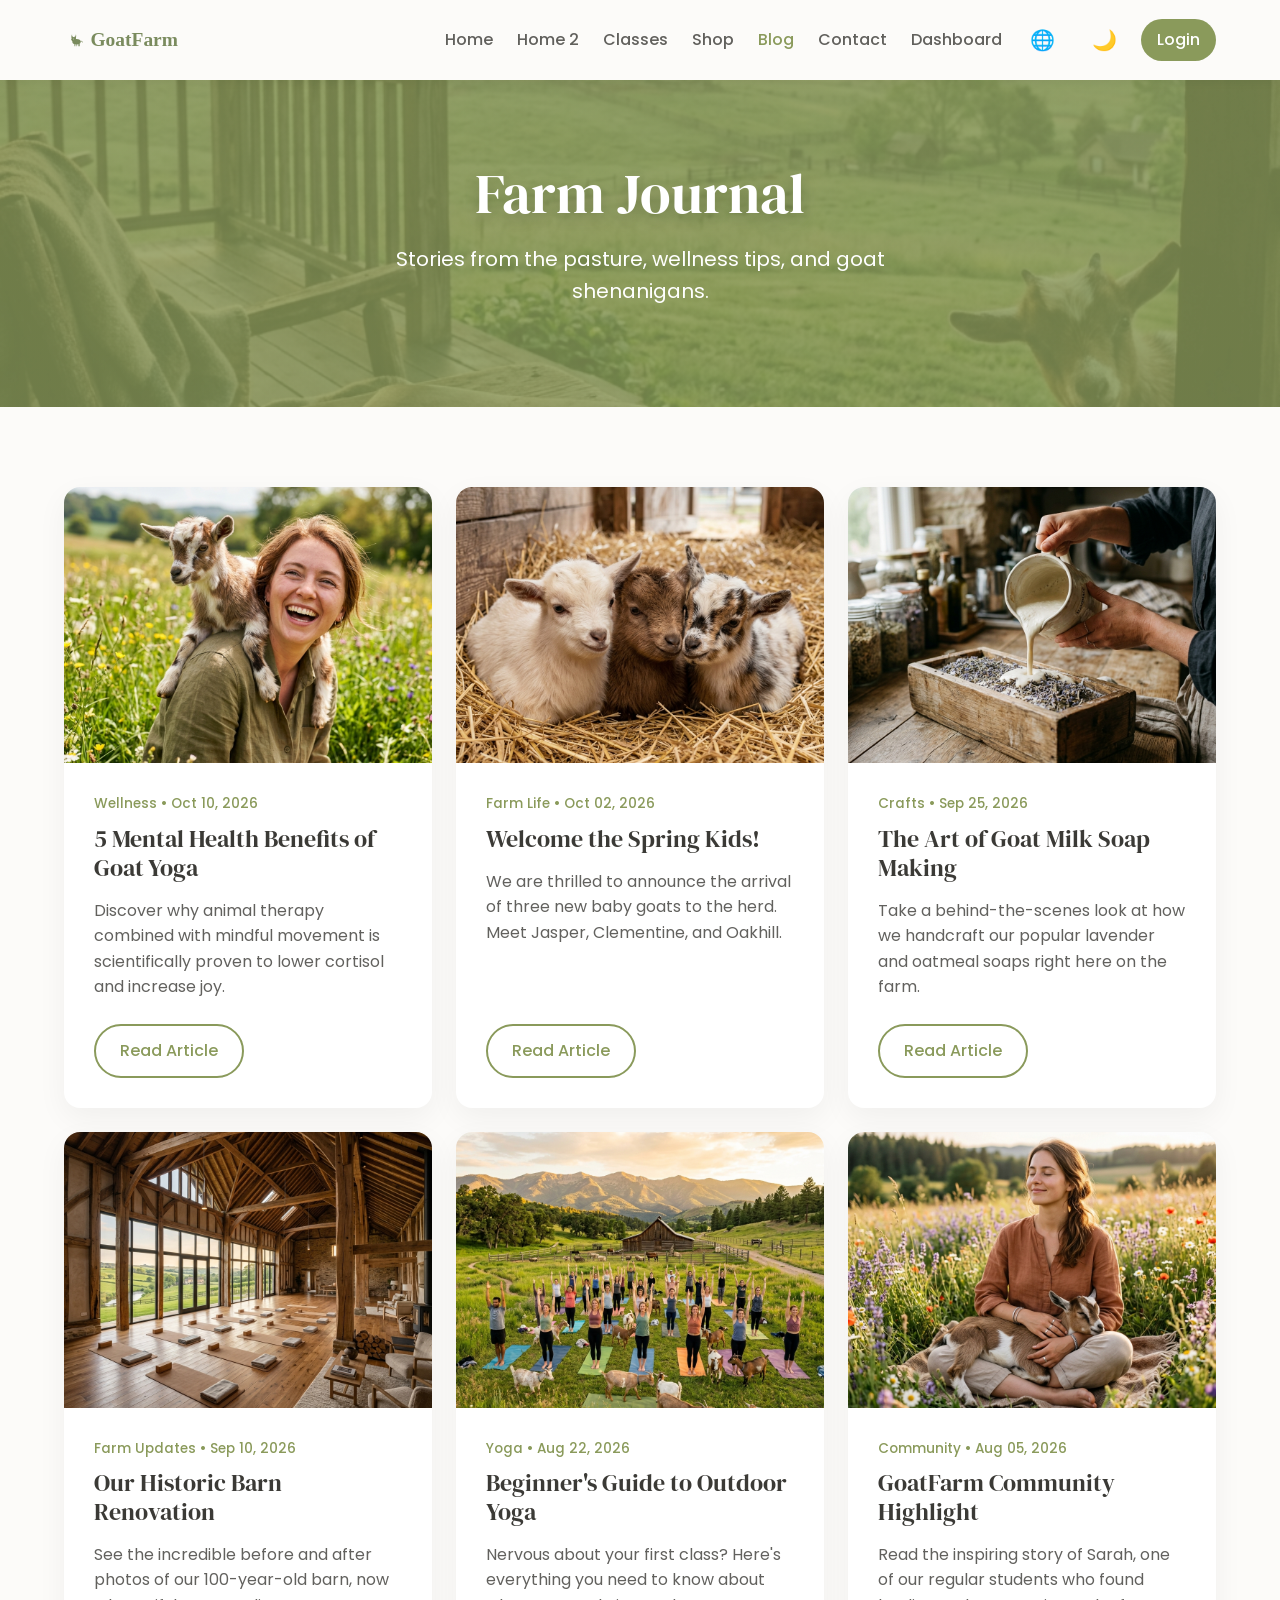
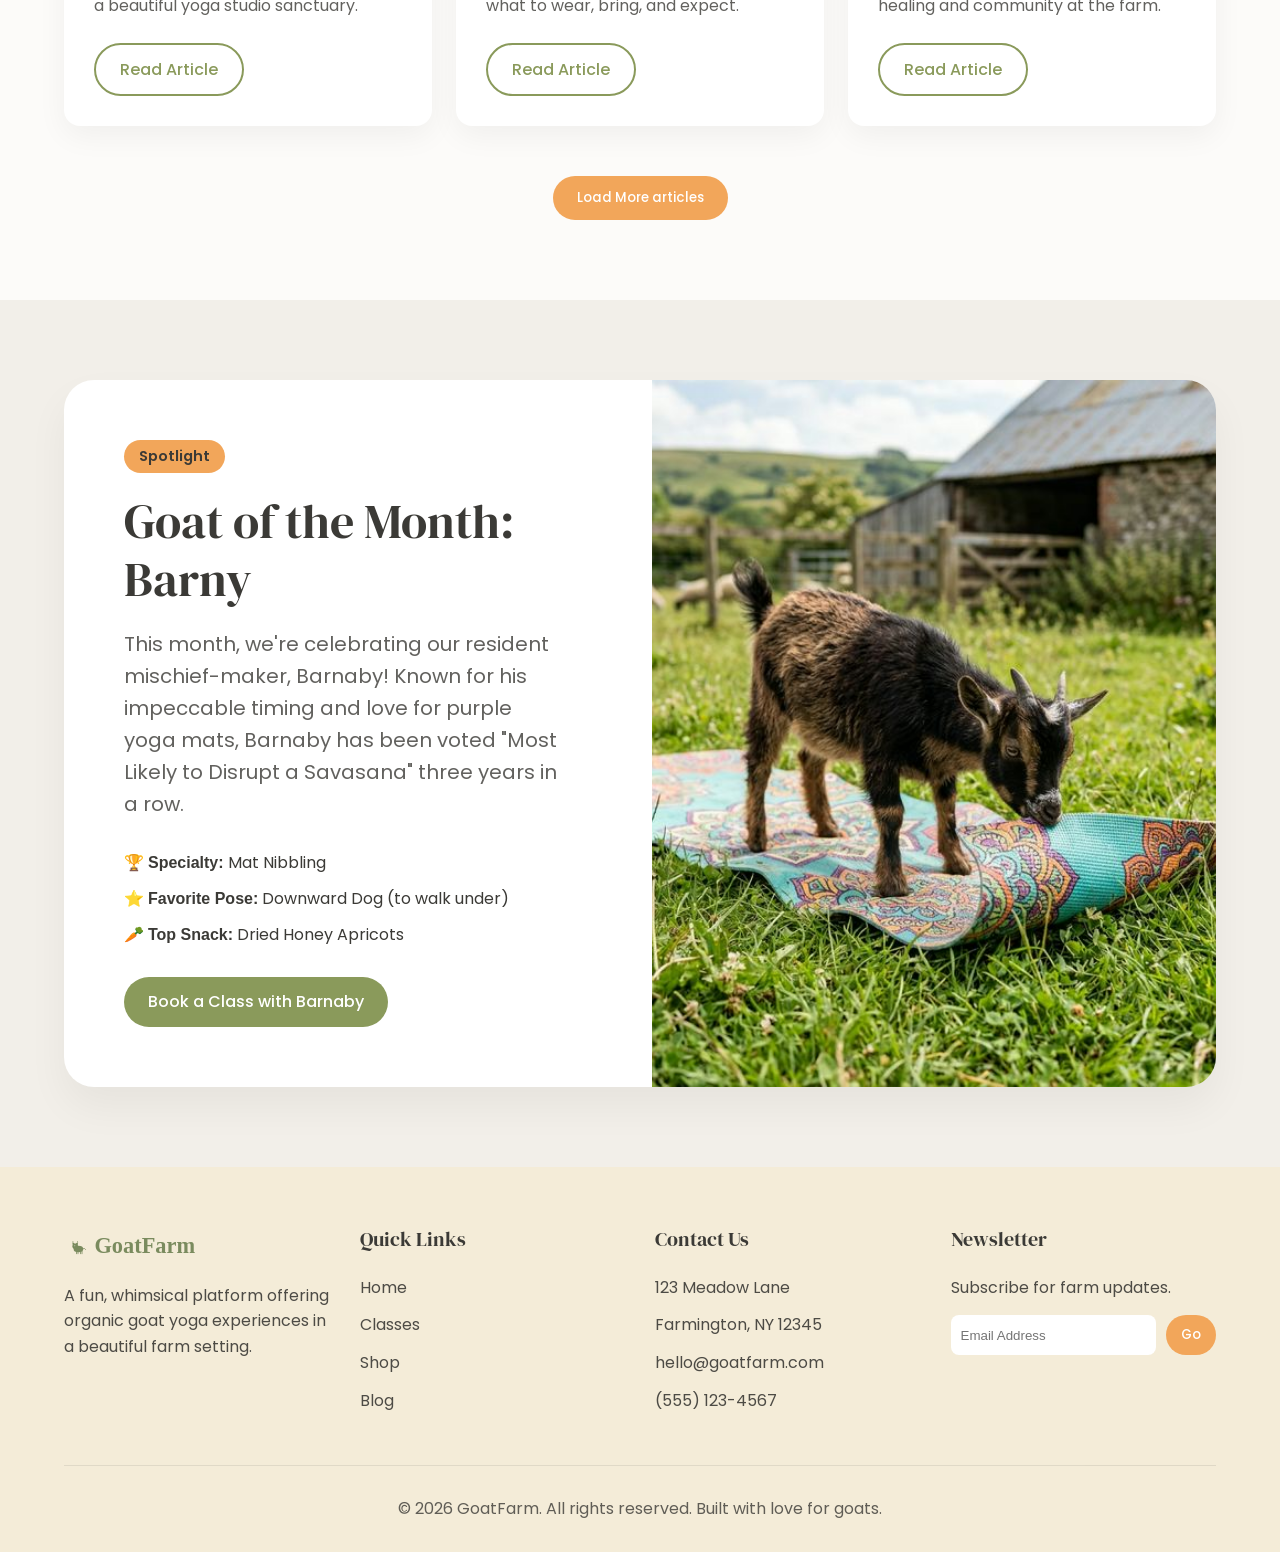
==== commit b967006f: "recent changes" ====
--- a/blog.html
+++ b/blog.html
@@ -75,7 +75,7 @@
     </header>
 
     <div class="page-header"
-        style="background: linear-gradient(rgba(138, 154, 91, 0.8), rgba(138, 154, 91, 0.8)), url('assets/images/sunrise-class.png'); background-size: cover; background-position: center; padding: 160px 0 100px;">
+        style="background: linear-gradient(rgba(138, 154, 91, 0.8), rgba(138, 154, 91, 0.8)), url('assets/images/blog-header.png'); background-size: cover; background-position: center; padding: 160px 0 100px;">
         <div class="container">
             <h1 class="animate-up" style="color: white; text-shadow: 0 5px 15px rgba(0,0,0,0.2);">Farm Journal</h1>
             <p class="animate-up delay-1"
@@ -91,7 +91,7 @@
             <div class="grid grid-3" id="main-blog-grid">
                 <!-- Post 1 -->
                 <div class="card blog-card">
-                    <div class="card-img-wrapper"><img src="assets/images/sunset-yoga.png" alt="Goat Yoga Benefits"
+                    <div class="card-img-wrapper"><img src="assets/images/mental-health.png" alt="Goat Yoga Benefits"
                             class="card-img"></div>
                     <div class="card-body" style="padding: 30px;">
                         <span class="blog-meta">Wellness • Oct 10, 2026</span>
@@ -106,7 +106,7 @@
 
                 <!-- Post 2 -->
                 <div class="card blog-card">
-                    <div class="card-img-wrapper"><img src="assets/images/pip.png" alt="Baby Goats" class="card-img">
+                    <div class="card-img-wrapper"><img src="assets/images/new-baby-goats.png" alt="Baby Goats" class="card-img">
                     </div>
                     <div class="card-body" style="padding: 30px;">
                         <span class="blog-meta">Farm Life • Oct 02, 2026</span>
@@ -121,7 +121,7 @@
 
                 <!-- Post 3 -->
                 <div class="card blog-card">
-                    <div class="card-img-wrapper"><img src="assets/images/lavender-soap.png" alt="Soap Making"
+                    <div class="card-img-wrapper"><img src="assets/images/soap-making.png" alt="Soap Making"
                             class="card-img"></div>
                     <div class="card-body" style="padding: 30px;">
                         <span class="blog-meta">Crafts • Sep 25, 2026</span>
@@ -136,7 +136,7 @@
 
                 <!-- Post 4 -->
                 <div class="card blog-card">
-                    <div class="card-img-wrapper"><img src="assets/images/sunrise-class.png" alt="Barn renovation"
+                    <div class="card-img-wrapper"><img src="assets/images/blog-renovation.png" alt="Barn renovation"
                             class="card-img"></div>
                     <div class="card-body" style="padding: 30px;">
                         <span class="blog-meta">Farm Updates • Sep 10, 2026</span>
@@ -151,7 +151,7 @@
 
                 <!-- Post 5 -->
                 <div class="card blog-card">
-                    <div class="card-img-wrapper"><img src="assets/images/meadow-class.png" alt="Beginners Guide"
+                    <div class="card-img-wrapper"><img src="assets/images/meadow-vinyasa-wide.png" alt="Beginners Guide"
                             class="card-img"></div>
                     <div class="card-body" style="padding: 30px;">
                         <span class="blog-meta">Yoga • Aug 22, 2026</span>
@@ -166,7 +166,7 @@
 
                 <!-- Post 6 -->
                 <div class="card blog-card">
-                    <div class="card-img-wrapper"><img src="assets/images/happy-herd.png" alt="Community"
+                    <div class="card-img-wrapper"><img src="assets/images/community-highlight.png" alt="Community"
                             class="card-img"></div>
                     <div class="card-body" style="padding: 30px;">
                         <span class="blog-meta">Community • Aug 05, 2026</span>
--- a/assets/css/style.css
+++ b/assets/css/style.css
@@ -940,4 +940,35 @@
     width: 45px;
     height: 45px;
   }
+}
+
+/* Logo Image Standardization */
+.logo img,
+.footer-logo img,
+.auth-logo img,
+.mobile-menu-logo img {
+  height: 50px;
+  width: auto;
+  display: block;
+}
+
+/* Responsive logo sizing */
+@media (max-width: 768px) {
+
+  .logo img,
+  .footer-logo img,
+  .auth-logo img,
+  .mobile-menu-logo img {
+    height: 40px;
+  }
+}
+
+@media (max-width: 480px) {
+
+  .logo img,
+  .footer-logo img,
+  .auth-logo img,
+  .mobile-menu-logo img {
+    height: 35px;
+  }
 }
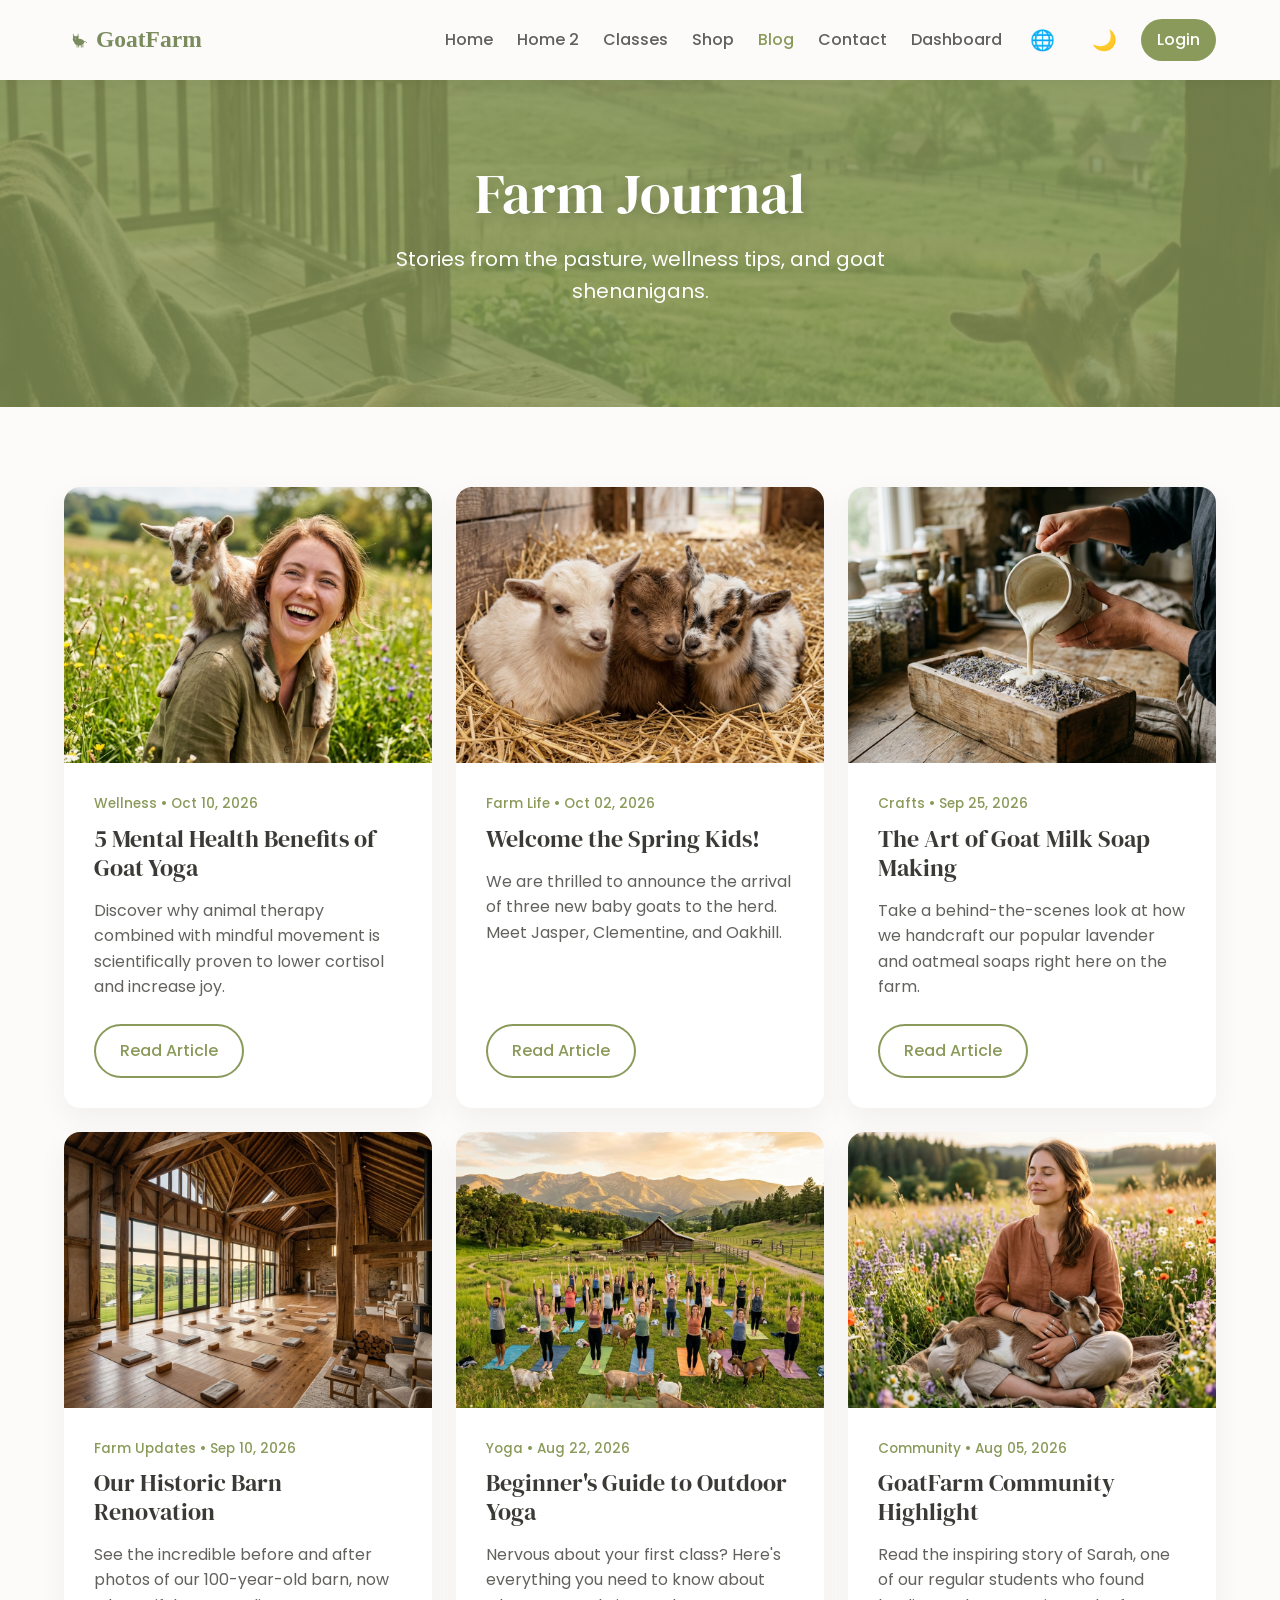
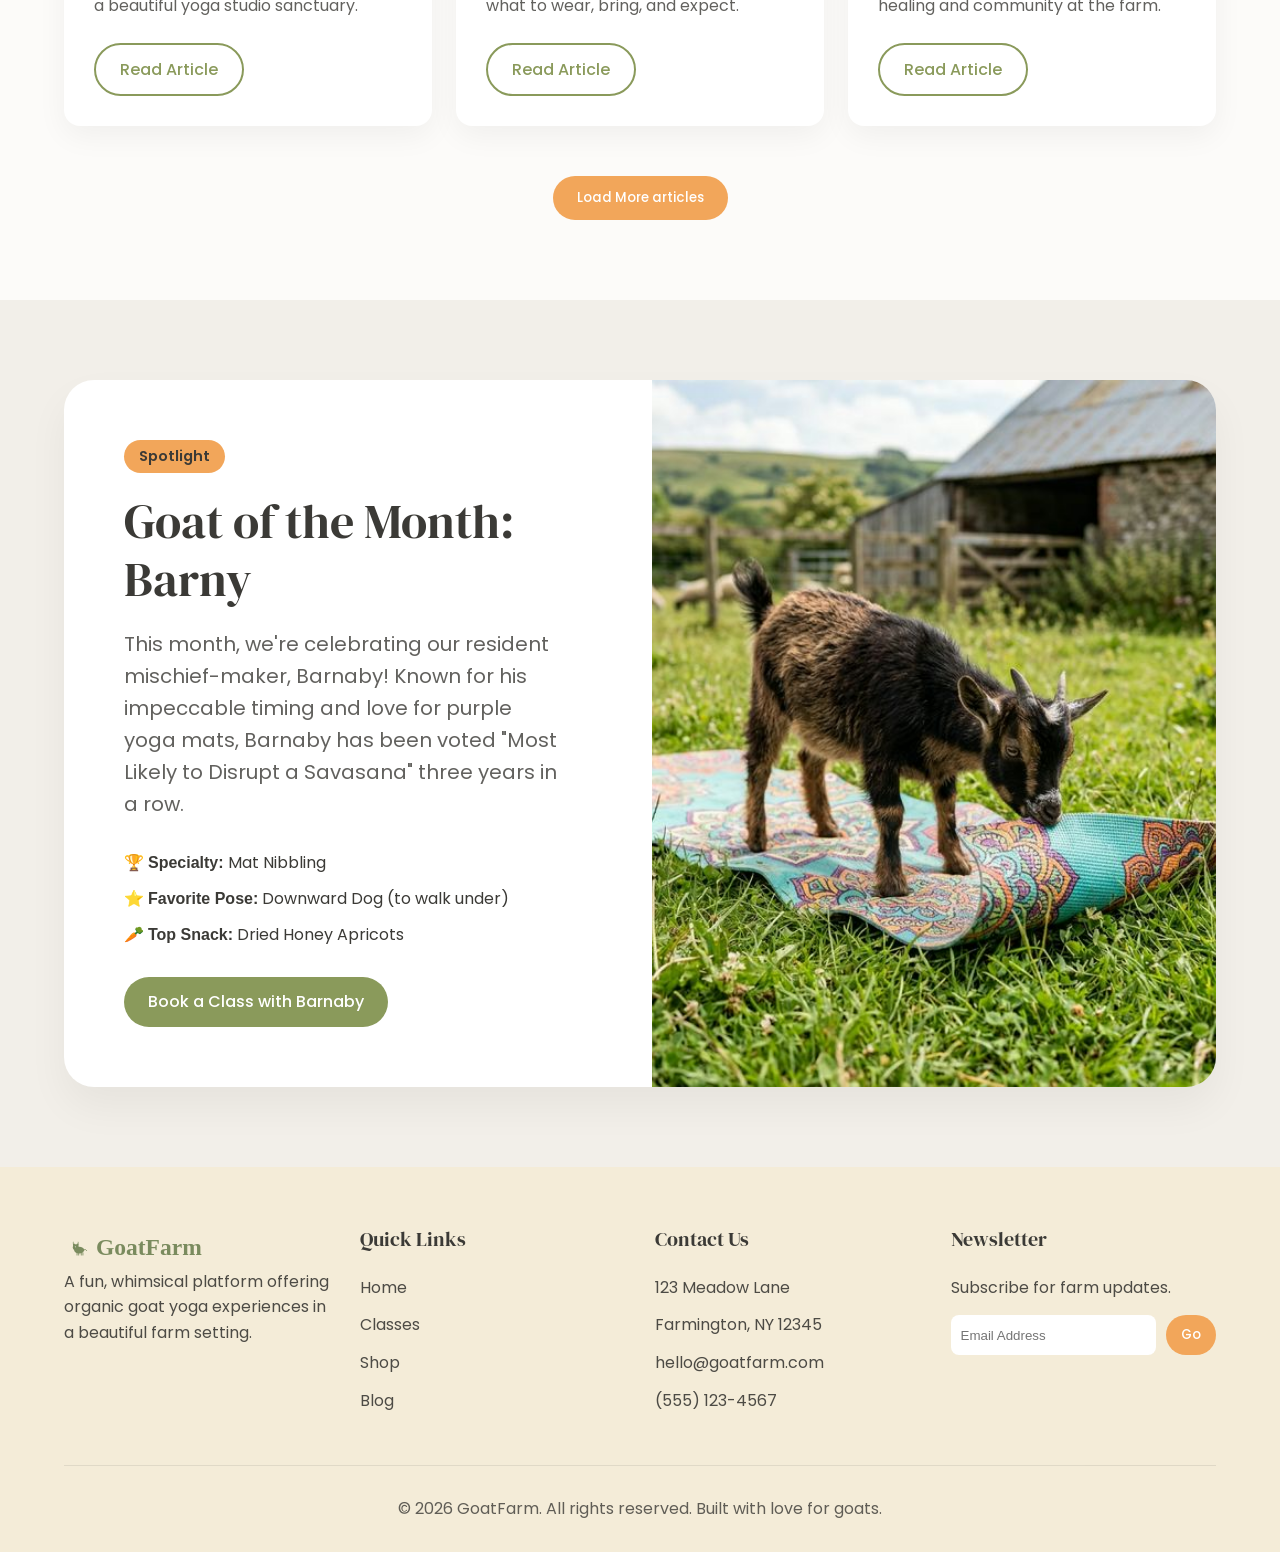
==== commit 84035dbe: "logo fix" ====
--- a/blog.html
+++ b/blog.html
@@ -47,12 +47,10 @@
     <!-- Header / Navbar -->
     <header class="navbar">
         <div class="container nav-container">
-            <a href="index.html" class="logo"><img src="assets/images/logo.svg" alt="GoatFarm" style="height: 40px;"></a>
+            <a href="index.html" class="logo"><img src="assets/images/logo.svg" alt="GoatFarm"></a>
             <div class="nav-menu-wrapper"
                 style="display:flex; justify-content: space-between; align-items: center; width:100%">
-                <div class="mobile-menu-logo" style="display: none; width: 100%; padding-bottom: 20px; margin-bottom: 20px; border-bottom: 1px solid rgba(0,0,0,0.1);">
-                    <img src="assets/images/logo.svg" alt="GoatFarm" style="height: 40px;">
-                </div>
+
                 <ul class="nav-menu" style="margin-left: auto; margin-right: 20px;">
                     <li class="nav-item"><a href="index.html">Home</a></li>
                     <li class="nav-item"><a href="index-2.html">Home 2</a></li>
@@ -106,7 +104,8 @@
 
                 <!-- Post 2 -->
                 <div class="card blog-card">
-                    <div class="card-img-wrapper"><img src="assets/images/new-baby-goats.png" alt="Baby Goats" class="card-img">
+                    <div class="card-img-wrapper"><img src="assets/images/new-baby-goats.png" alt="Baby Goats"
+                            class="card-img">
                     </div>
                     <div class="card-body" style="padding: 30px;">
                         <span class="blog-meta">Farm Life • Oct 02, 2026</span>
@@ -219,7 +218,7 @@
         <div class="container">
             <div class="footer-grid">
                 <div class="footer-col" style="text-align: left;">
-                    <div style="margin-bottom: 1rem;"><img src="assets/images/logo.svg" alt="GoatFarm" style="height: 40px;"></div>
+                    <a href="index.html" class="logo"><img src="assets/images/logo.svg" alt="GoatFarm"></a>
                     <p>A fun, whimsical platform offering organic goat yoga experiences in a beautiful farm setting.</p>
                 </div>
                 <div class="footer-col" style="text-align: left;">
--- a/assets/css/style.css
+++ b/assets/css/style.css
@@ -1,974 +1,1008 @@
-/* 1. CSS Variables */
-:root {
-  --primary: #8a9a5b;
-  /* Sage green */
-  --secondary: #f4ecd8;
-  /* Cream/natural beige */
-  --accent: #f2a65a;
-  /* Soft coral/golden yellow */
-  --text-dark: #3b3a36;
-  /* Warm charcoal */
-  --text-light: #fofofo;
-  /* Off-white */
-  --bg-color: #fcfbf9;
-  --bg-secondary: #f2efe9;
-  --card-bg: #ffffff;
-
-  --border-radius: 16px;
-  --transition: all 0.3s ease;
-
-  --font-display: 'DM Serif Display', serif;
-  --font-body: 'Poppins', sans-serif;
-
-  --nav-height: 80px;
-}
-
-[data-theme="dark"] {
-  --primary: #6b7a42;
-  --secondary: #2c2b29;
-  --accent: #d88e40;
-  --text-dark: #f0f0f0;
-  --text-light: #3b3a36;
-  --bg-color: #1a1918;
-  --bg-secondary: #252422;
-  --card-bg: #2a2927;
-}
-
-/* 2. Reset & Base */
-*,
-*::before,
-*::after {
-  box-sizing: border-box;
-}
-
-* {
-  margin: 0;
-  padding: 0;
-}
-
-html {
-  scroll-behavior: smooth;
-}
-
-body {
-  font-family: var(--font-body);
-  color: var(--text-dark);
-  background-color: var(--bg-color);
-  line-height: 1.6;
-  overflow-x: hidden;
-}
-
-a {
-  text-decoration: none;
-  color: inherit;
-}
-
-ul {
-  list-style: none;
-}
-
-img {
-  max-width: 100%;
-  display: block;
-}
-
-/* 3. Typography */
-h1,
-h2,
-h3,
-h4,
-.brand-logo {
-  font-family: var(--font-display);
-  font-weight: 400;
-  line-height: 1.2;
-}
-
-h1 {
-  font-size: clamp(2.5rem, 5vw, 3.5rem);
-  margin-bottom: 1rem;
-}
-
-h2 {
-  font-size: clamp(2rem, 4vw, 2.75rem);
-  margin-bottom: 1rem;
-}
-
-h3 {
-  font-size: clamp(1.5rem, 3vw, 2rem);
-  margin-bottom: 0.75rem;
-}
-
-/* 4. Layout Components */
-.container {
-  width: 100%;
-  max-width: 1200px;
-  margin: 0 auto;
-  padding: 0 24px;
-}
-
-.section {
-  padding: 80px 0;
-}
-
-.section-header {
-  text-align: center;
-  max-width: 800px;
-  margin: 0 auto 3rem;
-}
-
-.section-header p {
-  color: var(--text-dark);
-  opacity: 0.8;
-  font-size: 1.1rem;
-}
-
-/* Grids */
-.grid {
-  display: grid;
-  gap: 24px;
-}
-
-.grid-2 {
-  grid-template-columns: repeat(var(--col-count, 2), 1fr);
-}
-
-.grid-3 {
-  grid-template-columns: repeat(var(--col-count, 3), 1fr);
-}
-
-.grid-4 {
-  grid-template-columns: repeat(var(--col-count, 4), 1fr);
-}
-
-/* 5. Buttons & Components */
-.btn {
-  display: inline-flex;
-  align-items: center;
-  justify-content: center;
-  padding: 12px 24px;
-  border-radius: 50px;
-  font-weight: 500;
-  font-family: var(--font-body);
-  cursor: pointer;
-  border: none;
-  transition: var(--transition);
-  text-align: center;
-}
-
-.btn-primary {
-  background-color: var(--primary);
-  color: #fff;
-}
-
-.btn-primary:hover {
-  opacity: 0.9;
-  transform: translateY(-2px);
-}
-
-.btn-secondary {
-  background-color: var(--accent);
-  color: #fff;
-}
-
-.btn-secondary:hover {
-  opacity: 0.9;
-  transform: translateY(-2px);
-}
-
-.btn-outline {
-  background-color: transparent;
-  border: 2px solid var(--primary);
-  color: var(--primary);
-}
-
-.btn-outline:hover {
-  background-color: var(--primary);
-  color: #fff;
-}
-
-/* Custom Checkbox */
-.checkbox-group {
-  display: flex;
-  align-items: center;
-  gap: 10px;
-}
-
-.checkbox-group input {
-  cursor: pointer;
-}
-
-/* Cards */
-.card {
-  background: var(--card-bg);
-  border-radius: var(--border-radius);
-  overflow: hidden;
-  box-shadow: 0 10px 30px rgba(0, 0, 0, 0.05);
-  display: flex;
-  flex-direction: column;
-  transition: var(--transition);
-  height: 100%;
-}
-
-.card:hover {
-  transform: translateY(-5px);
-  box-shadow: 0 15px 40px rgba(0, 0, 0, 0.08);
-}
-
-.card-img-wrapper {
-  aspect-ratio: 4/3;
-  overflow: hidden;
-}
-
-.card-img {
-  width: 100%;
-  height: 100%;
-  object-fit: cover;
-  transition: var(--transition);
-}
-
-.card:hover .card-img {
-  transform: scale(1.05);
-}
-
-.card-body {
-  padding: 24px;
-  display: flex;
-  flex-direction: column;
-  flex-grow: 1;
-  align-items: center;
-  text-align: center;
-}
-
-.card-title {
-  font-size: 1.5rem;
-  margin-bottom: 0.5rem;
-}
-
-.card-text {
-  opacity: 0.8;
-  margin-bottom: 1.5rem;
-  flex-grow: 1;
-}
-
-/* Forms */
-.form-group {
-  margin-bottom: 1.5rem;
-  width: 100%;
-  text-align: left;
-}
-
-.form-label {
-  display: block;
-  margin-bottom: 0.5rem;
-  font-weight: 500;
-}
-
-.form-input {
-  width: 100%;
-  padding: 12px 16px;
-  border: 1px solid rgba(0, 0, 0, 0.1);
-  border-radius: 8px;
-  background: var(--bg-color);
-  color: var(--text-dark);
-  font-family: var(--font-body);
-  transition: var(--transition);
-}
-
-[data-theme="dark"] .form-input {
-  border-color: rgba(255, 255, 255, 0.1);
-}
-
-.form-input:focus {
-  outline: none;
-  border-color: var(--primary);
-  box-shadow: 0 0 0 3px rgba(138, 154, 91, 0.2);
-}
-
-/* 6. Navigation */
-.navbar {
-  position: fixed;
-  top: 0;
-  left: 0;
-  width: 100%;
-  height: var(--nav-height);
-  background-color: var(--bg-color);
-  box-shadow: 0 2px 10px rgba(0, 0, 0, 0.05);
-  z-index: 1000;
-  transition: var(--transition);
-  display: flex;
-  align-items: center;
-}
-
-.nav-container {
-  display: flex;
-  justify-content: space-between;
-  align-items: center;
-  width: 100%;
-}
-
-.brand-logo {
-  font-size: 1.75rem;
-  font-weight: 700;
-  color: var(--primary);
-  display: flex;
-  align-items: center;
-}
-
-.nav-menu {
-  display: flex;
-  align-items: center;
-  gap: 1.5rem;
-}
-
-.nav-item a {
-  font-weight: 500;
-  opacity: 0.8;
-  transition: var(--transition);
-}
-
-.nav-item a:hover,
-.nav-item a.active {
-  opacity: 1;
-  color: var(--primary);
-}
-
-.nav-actions {
-  display: flex;
-  align-items: center;
-  gap: 1rem;
-}
-
-.theme-toggle {
-  background: none;
-  border: none;
-  font-size: 1.25rem;
-  cursor: pointer;
-  color: var(--text-dark);
-  padding: 8px;
-  border-radius: 50%;
-  transition: var(--transition);
-}
-
-.theme-toggle:hover {
-  background: rgba(0, 0, 0, 0.05);
-}
-
-.hamburger {
-  display: none;
-  flex-direction: column;
-  gap: 5px;
-  cursor: pointer;
-  background: none;
-  border: none;
-  padding: 5px;
-}
-
-.hamburger span {
-  display: block;
-  width: 25px;
-  height: 3px;
-  background-color: var(--text-dark);
-  transition: var(--transition);
-}
-
-/* Mobile Menu */
-@media (max-width: 1023px) {
-  .hamburger {
-    display: flex;
-  }
-
-  .nav-menu-wrapper {
-    position: fixed;
-    top: var(--nav-height);
-    right: -100%;
-    width: 300px;
-    height: calc(100vh - var(--nav-height));
-    background-color: var(--bg-color);
-    box-shadow: -5px 0 15px rgba(0, 0, 0, 0.05);
-    flex-direction: column;
-    transition: var(--transition);
-    padding: 2rem;
-  }
-
-  .nav-menu-wrapper.active {
-    right: 0;
-  }
-
-  .mobile-menu-logo {
-    display: block !important;
-  }
-
-  .nav-menu {
-    flex-direction: column;
-    align-items: flex-start;
-    gap: 1rem;
-    width: 100%;
-  }
-
-  .nav-actions {
-    flex-direction: column;
-    align-items: flex-start;
-    gap: 1rem;
-    width: 100%;
-    margin-top: 1rem;
-    border-top: 1px solid rgba(0, 0, 0, 0.1);
-    padding-top: 1rem;
-  }
-}
-
-/* 7. Footer */
-.footer {
-  background-color: var(--secondary);
-  color: var(--text-dark);
-  padding: 60px 0 30px;
-}
-
-.footer-grid {
-  display: grid;
-  grid-template-columns: repeat(4, 1fr);
-  gap: 30px;
-  margin-bottom: 40px;
-}
-
-.footer-col h4 {
-  font-family: var(--font-display);
-  font-size: 1.25rem;
-  margin-bottom: 1.5rem;
-}
-
-.footer-col p,
-.footer-col ul {
-  opacity: 0.9;
-}
-
-.footer-links li {
-  margin-bottom: 0.75rem;
-}
-
-.footer-links a {
-  transition: var(--transition);
-}
-
-.footer-links a:hover {
-  opacity: 0.8;
-  padding-left: 5px;
-}
-
-.footer-bottom {
-  text-align: center;
-  padding-top: 30px;
-  border-top: 1px solid rgba(0, 0, 0, 0.1);
-  opacity: 0.8;
-}
-
-/* 8. Specific Sections */
-
-/* Hero Section */
-.hero {
-  padding-top: calc(var(--nav-height) + 60px);
-  padding-bottom: 60px;
-  min-height: 90vh;
-  display: flex;
-  align-items: center;
-}
-
-.hero-content {
-  text-align: center;
-  max-width: 800px;
-  margin: 0 auto;
-}
-
-.hero-title {
-  margin-bottom: 24px;
-}
-
-.hero-subtitle {
-  font-size: 1.25rem;
-  margin-bottom: 32px;
-  opacity: 0.9;
-}
-
-.hero-actions {
-  display: flex;
-  gap: 16px;
-  justify-content: center;
-  margin-bottom: 48px;
-}
-
-.hero-img-container {
-  border-radius: 24px;
-  overflow: hidden;
-  box-shadow: 0 20px 40px rgba(0, 0, 0, 0.1);
-  height: 600px;
-  width: 100%;
-}
-
-.hero-img {
-  width: 100%;
-  height: 100%;
-  object-fit: cover;
-}
-
-/* Hero 2 - Split screen */
-.hero-split {
-  padding-top: calc(var(--nav-height) + 40px);
-  min-height: 100vh;
-  display: grid;
-  grid-template-columns: 1fr 1fr;
-  align-items: center;
-  gap: 40px;
-  text-align: left;
-}
-
-.hero-split .hero-content {
-  text-align: left;
-  margin: 0;
-}
-
-.hero-split .hero-actions {
-  justify-content: flex-start;
-}
-
-/* Dashboard */
-.dashboard-layout {
-  display: grid;
-  grid-template-columns: 250px 1fr;
-  gap: 30px;
-  margin-top: calc(var(--nav-height) + 40px);
-  margin-bottom: 80px;
-}
-
-.dashboard-sidebar {
-  background: var(--card-bg);
-  padding: 24px;
-  border-radius: var(--border-radius);
-  height: max-content;
-  position: sticky;
-  top: calc(var(--nav-height) + 40px);
-}
-
-.sidebar-nav {
-  display: flex;
-  flex-direction: column;
-  gap: 10px;
-}
-
-.sidebar-link {
-  padding: 12px 16px;
-  border-radius: 8px;
-  transition: var(--transition);
-  font-weight: 500;
-}
-
-.sidebar-link:hover,
-.sidebar-link.active {
-  background: var(--primary);
-  color: #fff;
-}
-
-.dashboard-card {
-  background: var(--card-bg);
-  padding: 30px;
-  border-radius: var(--border-radius);
-  margin-bottom: 30px;
-}
-
-/* Table Style */
-.data-table {
-  width: 100%;
-  border-collapse: collapse;
-  margin-top: 20px;
-}
-
-.data-table th,
-.data-table td {
-  padding: 15px;
-  text-align: left;
-  border-bottom: 1px solid rgba(0, 0, 0, 0.1);
-}
-
-[data-theme="dark"] .data-table th,
-[data-theme="dark"] .data-table td {
-  border-color: rgba(255, 255, 255, 0.1);
-}
-
-/* Auth Layout */
-.auth-page {
-  min-height: 100vh;
-  display: flex;
-  align-items: center;
-  justify-content: center;
-  padding: 40px 20px;
-  background: var(--bg-secondary);
-}
-
-.auth-card {
-  background: var(--card-bg);
-  width: 100%;
-  max-width: 480px;
-  padding: 40px;
-  border-radius: var(--border-radius);
-  box-shadow: 0 15px 40px rgba(0, 0, 0, 0.08);
-  text-align: center;
-}
-
-.auth-logo {
-  font-size: 2rem;
-  color: var(--primary);
-  margin-bottom: 30px;
-  display: inline-block;
-  font-family: var(--font-display);
-}
-
-.auth-divider {
-  display: flex;
-  align-items: center;
-  margin: 30px 0;
-  color: var(--text-dark);
-  opacity: 0.5;
-}
-
-.auth-divider::before,
-.auth-divider::after {
-  content: '';
-  flex: 1;
-  height: 1px;
-  background: currentColor;
-  margin: 0 15px;
-}
-
-.social-btn {
-  width: 100%;
-  padding: 12px;
-  border-radius: 8px;
-  font-weight: 500;
-  margin-bottom: 15px;
-  display: flex;
-  align-items: center;
-  justify-content: center;
-  gap: 10px;
-  cursor: pointer;
-  transition: var(--transition);
-}
-
-.google-btn {
-  background: #fff;
-  color: #333;
-  border: 1px solid #ddd;
-}
-
-.google-btn:hover {
-  background: #f5f5f5;
-}
-
-.email-btn {
-  background: #3b3a36;
-  color: #fff;
-  border: none;
-}
-
-.email-btn:hover {
-  background: #222;
-}
-
-/* Contact Page specific */
-.contact-layout {
-  display: grid;
-  grid-template-columns: 1fr 1fr;
-  gap: 40px;
-}
-
-.contact-form {
-  background: var(--card-bg);
-  padding: 40px;
-  border-radius: var(--border-radius);
-}
-
-/* Animations */
-.animate-up {
-  opacity: 0;
-  transform: translateY(30px);
-  animation: slideUp 0.8s forwards;
-}
-
-.delay-1 {
-  animation-delay: 0.2s;
-}
-
-.delay-2 {
-  animation-delay: 0.4s;
-}
-
-.delay-3 {
-  animation-delay: 0.6s;
-}
-
-@keyframes slideUp {
-  to {
-    opacity: 1;
-    transform: translateY(0);
-  }
-}
-
-/* 9. Responsive Rules */
-
-/* Tablet & Mobile Grid Setup */
-@media (max-width: 1024px) {
-  .grid-4 {
-    --col-count: 2;
-  }
-
-  .grid-3 {
-    --col-count: 2;
-  }
-
-  /* Footer */
-  .footer-grid {
-    text-align: center;
-  }
-
-  .hero-split {
-    grid-template-columns: 1fr;
-    text-align: center;
-    gap: 30px;
-    padding-top: calc(var(--nav-height) + 20px);
-  }
-
-  .hero-split .hero-content {
-    text-align: center;
-  }
-
-  .hero-split .hero-actions {
-    justify-content: center;
-  }
-
-  .hero-img-container {
-    height: 400px;
-  }
-}
-
-/* Mobile Specific */
-@media (max-width: 768px) {
-
-  .grid-4,
-  .grid-3,
-  .grid-2 {
-    --col-count: 1;
-  }
-
-  .hero-actions {
-    flex-direction: column;
-  }
-
-  .hero-actions .btn {
-    width: 100%;
-  }
-
-  .contact-layout {
-    grid-template-columns: 1fr;
-  }
-
-  /* Contact page specific fix */
-  .contact-section {
-    padding: 40px 16px;
-    width: 100%;
-    box-sizing: border-box;
-  }
-
-  .contact-form {
-    padding: 30px 20px;
-    width: 100%;
-    box-sizing: border-box;
-  }
-
-  /* Centered elements */
-  .footer-grid {
-    grid-template-columns: repeat(2, 1fr);
-    text-align: center;
-  }
-
-  .content-centered {
-    text-align: center;
-  }
-}
-
-@media (max-width: 767px) {
-  .footer-grid {
-    grid-template-columns: 1fr;
-  }
-
-  .dashboard-layout {
-    grid-template-columns: 1fr;
-  }
-
-  .dashboard-sidebar {
-    position: static;
-  }
-
-  .hero-split {
-    grid-template-columns: 1fr;
-    text-align: center;
-  }
-
-  .hero-img-container {
-    height: 300px;
-  }
-
-  .hero-split .hero-content {
-    text-align: center;
-  }
-
-  .hero-split .hero-actions {
-    justify-content: center;
-  }
-}
-
-@media (max-width: 360px) {
-  .container {
-    padding: 0 16px;
-  }
-
-  h1 {
-    font-size: 28px;
-  }
-
-  h2 {
-    font-size: 24px;
-  }
-
-  body {
-    font-size: 14px;
-  }
-
-  .section {
-    padding: 40px 0;
-  }
-
-  .contact-form form {
-    width: 100%;
-  }
-
-  .form-input {
-    width: 100%;
-    max-width: 100%;
-    box-sizing: border-box;
-  }
-}
-
-@media (max-width: 1024px) {
-
-  #home-upcoming-classes,
-  #home-testimonials-grid,
-  #home2-experience-highlights,
-  #home2-scenic-sanctuary,
-  #home2-farm-stats {
-    --col-count: 3;
-  }
-}
-
-@media (max-width: 768px) {
-
-  #home-upcoming-classes,
-  #home-testimonials-grid,
-  #home2-experience-highlights,
-  #home2-farm-stats {
-    --col-count: 1;
-  }
-
-  #home2-scenic-sanctuary {
-    --col-count: 2;
-  }
-
-  #home2-scenic-sanctuary .card:last-child {
-    grid-column: 1 / -1;
-    width: calc(50% - 12px);
-    margin: 0 auto;
-  }
-}
-
-@media (max-width: 500px) {
-  #home2-scenic-sanctuary {
-    --col-count: 1;
-  }
-
-  #home2-scenic-sanctuary .card:last-child {
-    grid-column: auto;
-    width: 100%;
-    margin: 0;
-  }
-}
-
-/* Back to Top Button */
-.back-to-top {
-  position: fixed;
-  bottom: 30px;
-  right: 30px;
-  width: 50px;
-  height: 50px;
-  background: var(--primary);
-  color: white;
-  border-radius: 50%;
-  display: flex;
-  align-items: center;
-  justify-content: center;
-  font-size: 1.5rem;
-  cursor: pointer;
-  box-shadow: 0 10px 20px rgba(0, 0, 0, 0.1);
-  opacity: 0;
-  visibility: hidden;
-  transition: all 0.3s ease;
-  z-index: 1000;
-  border: none;
-  font-weight: bold;
-}
-
-.back-to-top.show {
-  opacity: 1;
-  visibility: visible;
-}
-
-.back-to-top:hover {
-  transform: translateY(-5px);
-  background: var(--accent);
-  color: var(--text-dark);
-}
-
-@media (max-width: 768px) {
-  .back-to-top {
-    bottom: 20px;
-    right: 20px;
-    width: 45px;
-    height: 45px;
-  }
-}
-
-/* Logo Image Standardization */
-.logo img,
-.footer-logo img,
-.auth-logo img,
-.mobile-menu-logo img {
-  height: 50px;
-  width: auto;
-  display: block;
-}
-
-/* Responsive logo sizing */
-@media (max-width: 768px) {
-
-  .logo img,
-  .footer-logo img,
-  .auth-logo img,
-  .mobile-menu-logo img {
-    height: 40px;
-  }
-}
-
-@media (max-width: 480px) {
-
-  .logo img,
-  .footer-logo img,
-  .auth-logo img,
-  .mobile-menu-logo img {
-    height: 35px;
-  }
-}+/* 1. CSS Variables */
+:root {
+  --primary: #8a9a5b;
+  /* Sage green */
+  --secondary: #f4ecd8;
+  /* Cream/natural beige */
+  --accent: #f2a65a;
+  /* Soft coral/golden yellow */
+  --text-dark: #3b3a36;
+  /* Warm charcoal */
+  --text-light: #fofofo;
+  /* Off-white */
+  --bg-color: #fcfbf9;
+  --bg-secondary: #f2efe9;
+  --card-bg: #ffffff;
+
+  --border-radius: 16px;
+  --transition: all 0.3s ease;
+
+  --font-display: 'DM Serif Display', serif;
+  --font-body: 'Poppins', sans-serif;
+
+  --nav-height: 80px;
+}
+
+[data-theme="dark"] {
+  --primary: #6b7a42;
+  --secondary: #2c2b29;
+  --accent: #d88e40;
+  --text-dark: #f0f0f0;
+  --text-light: #3b3a36;
+  --bg-color: #1a1918;
+  --bg-secondary: #252422;
+  --card-bg: #2a2927;
+}
+
+/* 2. Reset & Base */
+*,
+*::before,
+*::after {
+  box-sizing: border-box;
+}
+
+* {
+  margin: 0;
+  padding: 0;
+}
+
+html {
+  scroll-behavior: smooth;
+}
+
+body {
+  font-family: var(--font-body);
+  color: var(--text-dark);
+  background-color: var(--bg-color);
+  line-height: 1.6;
+  overflow-x: hidden;
+}
+
+a {
+  text-decoration: none;
+  color: inherit;
+}
+
+ul {
+  list-style: none;
+}
+
+img {
+  max-width: 100%;
+  display: block;
+}
+
+/* 3. Typography */
+h1,
+h2,
+h3,
+h4,
+.brand-logo {
+  font-family: var(--font-display);
+  font-weight: 400;
+  line-height: 1.2;
+}
+
+h1 {
+  font-size: clamp(2.5rem, 5vw, 3.5rem);
+  margin-bottom: 1rem;
+}
+
+h2 {
+  font-size: clamp(2rem, 4vw, 2.75rem);
+  margin-bottom: 1rem;
+}
+
+h3 {
+  font-size: clamp(1.5rem, 3vw, 2rem);
+  margin-bottom: 0.75rem;
+}
+
+/* 4. Layout Components */
+.container {
+  width: 100%;
+  max-width: 1200px;
+  margin: 0 auto;
+  padding: 0 24px;
+}
+
+.section {
+  padding: 80px 0;
+}
+
+.section-header {
+  text-align: center;
+  max-width: 800px;
+  margin: 0 auto 3rem;
+}
+
+.section-header p {
+  color: var(--text-dark);
+  opacity: 0.8;
+  font-size: 1.1rem;
+}
+
+/* Grids */
+.grid {
+  display: grid;
+  gap: 24px;
+}
+
+.grid-2 {
+  grid-template-columns: repeat(var(--col-count, 2), 1fr);
+}
+
+.grid-3 {
+  grid-template-columns: repeat(var(--col-count, 3), 1fr);
+}
+
+.grid-4 {
+  grid-template-columns: repeat(var(--col-count, 4), 1fr);
+}
+
+/* 5. Buttons & Components */
+.btn {
+  display: inline-flex;
+  align-items: center;
+  justify-content: center;
+  padding: 12px 24px;
+  border-radius: 50px;
+  font-weight: 500;
+  font-family: var(--font-body);
+  cursor: pointer;
+  border: none;
+  transition: var(--transition);
+  text-align: center;
+}
+
+.btn-primary {
+  background-color: var(--primary);
+  color: #fff;
+}
+
+.btn-primary:hover {
+  opacity: 0.9;
+  transform: translateY(-2px);
+}
+
+.btn-secondary {
+  background-color: var(--accent);
+  color: #fff;
+}
+
+.btn-secondary:hover {
+  opacity: 0.9;
+  transform: translateY(-2px);
+}
+
+.btn-outline {
+  background-color: transparent;
+  border: 2px solid var(--primary);
+  color: var(--primary);
+}
+
+.btn-outline:hover {
+  background-color: var(--primary);
+  color: #fff;
+}
+
+/* Custom Checkbox */
+.checkbox-group {
+  display: flex;
+  align-items: center;
+  gap: 10px;
+}
+
+.checkbox-group input {
+  cursor: pointer;
+}
+
+/* Cards */
+.card {
+  background: var(--card-bg);
+  border-radius: var(--border-radius);
+  overflow: hidden;
+  box-shadow: 0 10px 30px rgba(0, 0, 0, 0.05);
+  display: flex;
+  flex-direction: column;
+  transition: var(--transition);
+  height: 100%;
+}
+
+.card:hover {
+  transform: translateY(-5px);
+  box-shadow: 0 15px 40px rgba(0, 0, 0, 0.08);
+}
+
+.card-img-wrapper {
+  aspect-ratio: 4/3;
+  overflow: hidden;
+}
+
+.card-img {
+  width: 100%;
+  height: 100%;
+  object-fit: cover;
+  transition: var(--transition);
+}
+
+.card:hover .card-img {
+  transform: scale(1.05);
+}
+
+.card-body {
+  padding: 24px;
+  display: flex;
+  flex-direction: column;
+  flex-grow: 1;
+  align-items: center;
+  text-align: center;
+}
+
+.card-title {
+  font-size: 1.5rem;
+  margin-bottom: 0.5rem;
+}
+
+.card-text {
+  opacity: 0.8;
+  margin-bottom: 1.5rem;
+  flex-grow: 1;
+}
+
+/* Forms */
+.form-group {
+  margin-bottom: 1.5rem;
+  width: 100%;
+  text-align: left;
+}
+
+.form-label {
+  display: block;
+  margin-bottom: 0.5rem;
+  font-weight: 500;
+}
+
+.form-input {
+  width: 100%;
+  padding: 12px 16px;
+  border: 1px solid rgba(0, 0, 0, 0.1);
+  border-radius: 8px;
+  background: var(--bg-color);
+  color: var(--text-dark);
+  font-family: var(--font-body);
+  transition: var(--transition);
+}
+
+[data-theme="dark"] .form-input {
+  border-color: rgba(255, 255, 255, 0.1);
+}
+
+.form-input:focus {
+  outline: none;
+  border-color: var(--primary);
+  box-shadow: 0 0 0 3px rgba(138, 154, 91, 0.2);
+}
+
+/* 6. Navigation */
+.navbar {
+  position: fixed;
+  top: 0;
+  left: 0;
+  width: 100%;
+  height: var(--nav-height);
+  background-color: var(--bg-color);
+  box-shadow: 0 2px 10px rgba(0, 0, 0, 0.05);
+  z-index: 1000;
+  transition: var(--transition);
+  display: flex;
+  align-items: center;
+}
+
+.nav-container {
+  display: flex;
+  justify-content: space-between;
+  align-items: center;
+  width: 100%;
+}
+
+.brand-logo {
+  font-size: 1.75rem;
+  font-weight: 700;
+  color: var(--primary);
+  display: flex;
+  align-items: center;
+}
+
+/* Logo Image Standardization - SAME SIZE EVERYWHERE */
+.logo img,
+.footer-col img,
+.footer-logo img,
+a.logo img,
+header .logo img,
+footer .logo img,
+header img[alt="GoatFarm"],
+footer img[alt="GoatFarm"],
+.mobile-menu-logo img,
+.auth-logo img {
+  height: 42px !important;
+  width: auto !important;
+  display: block !important;
+  max-width: none !important;
+}
+
+/* Tablet - keep same as desktop */
+@media (max-width: 1024px) and (min-width: 769px) {
+  .logo img,
+  .footer-col img,
+  .footer-logo img,
+  a.logo img,
+  header .logo img,
+  footer .logo img,
+  header img[alt="GoatFarm"],
+  footer img[alt="GoatFarm"],
+  .mobile-menu-logo img,
+  .auth-logo img {
+    height: 42px !important;
+  }
+}
+
+/* Mobile - smaller */
+@media (max-width: 768px) {
+  .logo img,
+  .footer-col img,
+  .footer-logo img,
+  a.logo img,
+  header .logo img,
+  footer .logo img,
+  header img[alt="GoatFarm"],
+  footer img[alt="GoatFarm"],
+  .mobile-menu-logo img,
+  .auth-logo img {
+    height: 38px !important;
+  }
+}
+
+@media (max-width: 480px) {
+  .logo img,
+  .footer-col img,
+  .footer-logo img,
+  a.logo img,
+  header .logo img,
+  footer .logo img,
+  header img[alt="GoatFarm"],
+  footer img[alt="GoatFarm"],
+  .mobile-menu-logo img,
+  .auth-logo img {
+    height: 35px !important;
+  }
+}
+
+.nav-menu {
+  display: flex;
+  align-items: center;
+  gap: 1.5rem;
+}
+
+.nav-item a {
+  font-weight: 500;
+  opacity: 0.8;
+  transition: var(--transition);
+}
+
+.nav-item a:hover,
+.nav-item a.active {
+  opacity: 1;
+  color: var(--primary);
+}
+
+.nav-actions {
+  display: flex;
+  align-items: center;
+  gap: 1rem;
+}
+
+.theme-toggle {
+  background: none;
+  border: none;
+  font-size: 1.25rem;
+  cursor: pointer;
+  color: var(--text-dark);
+  padding: 8px;
+  border-radius: 50%;
+  transition: var(--transition);
+}
+
+.theme-toggle:hover {
+  background: rgba(0, 0, 0, 0.05);
+}
+
+.hamburger {
+  display: none;
+  flex-direction: column;
+  gap: 5px;
+  cursor: pointer;
+  background: none;
+  border: none;
+  padding: 5px;
+}
+
+.hamburger span {
+  display: block;
+  width: 25px;
+  height: 3px;
+  background-color: var(--text-dark);
+  transition: var(--transition);
+}
+
+/* Mobile Menu */
+@media (max-width: 1023px) {
+  .hamburger {
+    display: flex;
+  }
+
+  .nav-menu-wrapper {
+    position: fixed;
+    top: var(--nav-height);
+    right: -100%;
+    width: 300px;
+    height: calc(100vh - var(--nav-height));
+    background-color: var(--bg-color);
+    box-shadow: -5px 0 15px rgba(0, 0, 0, 0.05);
+    flex-direction: column;
+    transition: var(--transition);
+    padding: 2rem;
+  }
+
+  .nav-menu-wrapper.active {
+    right: 0;
+  }
+
+  .mobile-menu-logo {
+    display: none !important;
+  }
+
+  .nav-menu {
+    flex-direction: column;
+    align-items: flex-start;
+    gap: 1rem;
+    width: 100%;
+  }
+
+  .nav-actions {
+    flex-direction: column;
+    align-items: flex-start;
+    gap: 1rem;
+    width: 100%;
+    margin-top: 1rem;
+    border-top: 1px solid rgba(0, 0, 0, 0.1);
+    padding-top: 1rem;
+  }
+}
+
+/* 7. Footer */
+.footer {
+  background-color: var(--secondary);
+  color: var(--text-dark);
+  padding: 60px 0 30px;
+}
+
+.footer-grid {
+  display: grid;
+  grid-template-columns: repeat(4, 1fr);
+  gap: 30px;
+  margin-bottom: 40px;
+}
+
+.footer-col h4 {
+  font-family: var(--font-display);
+  font-size: 1.25rem;
+  margin-bottom: 1.5rem;
+}
+
+.footer-col p,
+.footer-col ul {
+  opacity: 0.9;
+}
+
+.footer-links li {
+  margin-bottom: 0.75rem;
+}
+
+.footer-links a {
+  transition: var(--transition);
+}
+
+.footer-links a:hover {
+  opacity: 0.8;
+  padding-left: 5px;
+}
+
+.footer-bottom {
+  text-align: center;
+  padding-top: 30px;
+  border-top: 1px solid rgba(0, 0, 0, 0.1);
+  opacity: 0.8;
+}
+
+/* 8. Specific Sections */
+
+/* Hero Section */
+.hero {
+  padding-top: calc(var(--nav-height) + 60px);
+  padding-bottom: 60px;
+  min-height: 90vh;
+  display: flex;
+  align-items: center;
+}
+
+.hero-content {
+  text-align: center;
+  max-width: 800px;
+  margin: 0 auto;
+}
+
+.hero-title {
+  margin-bottom: 24px;
+}
+
+.hero-subtitle {
+  font-size: 1.25rem;
+  margin-bottom: 32px;
+  opacity: 0.9;
+}
+
+.hero-actions {
+  display: flex;
+  gap: 16px;
+  justify-content: center;
+  margin-bottom: 48px;
+}
+
+.hero-img-container {
+  border-radius: 24px;
+  overflow: hidden;
+  box-shadow: 0 20px 40px rgba(0, 0, 0, 0.1);
+  height: 600px;
+  width: 100%;
+}
+
+.hero-img {
+  width: 100%;
+  height: 100%;
+  object-fit: cover;
+}
+
+/* Hero 2 - Split screen */
+.hero-split {
+  padding-top: calc(var(--nav-height) + 40px);
+  min-height: 100vh;
+  display: grid;
+  grid-template-columns: 1fr 1fr;
+  align-items: center;
+  gap: 40px;
+  text-align: left;
+}
+
+.hero-split .hero-content {
+  text-align: left;
+  margin: 0;
+}
+
+.hero-split .hero-actions {
+  justify-content: flex-start;
+}
+
+/* Dashboard */
+.dashboard-layout {
+  display: grid;
+  grid-template-columns: 250px 1fr;
+  gap: 30px;
+  margin-top: calc(var(--nav-height) + 40px);
+  margin-bottom: 80px;
+}
+
+.dashboard-sidebar {
+  background: var(--card-bg);
+  padding: 24px;
+  border-radius: var(--border-radius);
+  height: max-content;
+  position: sticky;
+  top: calc(var(--nav-height) + 40px);
+}
+
+.sidebar-nav {
+  display: flex;
+  flex-direction: column;
+  gap: 10px;
+}
+
+.sidebar-link {
+  padding: 12px 16px;
+  border-radius: 8px;
+  transition: var(--transition);
+  font-weight: 500;
+}
+
+.sidebar-link:hover,
+.sidebar-link.active {
+  background: var(--primary);
+  color: #fff;
+}
+
+.dashboard-card {
+  background: var(--card-bg);
+  padding: 30px;
+  border-radius: var(--border-radius);
+  margin-bottom: 30px;
+}
+
+/* Table Style */
+.data-table {
+  width: 100%;
+  border-collapse: collapse;
+  margin-top: 20px;
+}
+
+.data-table th,
+.data-table td {
+  padding: 15px;
+  text-align: left;
+  border-bottom: 1px solid rgba(0, 0, 0, 0.1);
+}
+
+[data-theme="dark"] .data-table th,
+[data-theme="dark"] .data-table td {
+  border-color: rgba(255, 255, 255, 0.1);
+}
+
+/* Auth Layout */
+.auth-page {
+  min-height: 100vh;
+  display: flex;
+  align-items: center;
+  justify-content: center;
+  padding: 40px 20px;
+  background: var(--bg-secondary);
+}
+
+.auth-card {
+  background: var(--card-bg);
+  width: 100%;
+  max-width: 480px;
+  padding: 40px;
+  border-radius: var(--border-radius);
+  box-shadow: 0 15px 40px rgba(0, 0, 0, 0.08);
+  text-align: center;
+}
+
+.auth-logo {
+  font-size: 2rem;
+  color: var(--primary);
+  margin-bottom: 30px;
+  display: inline-block;
+  font-family: var(--font-display);
+}
+
+.auth-divider {
+  display: flex;
+  align-items: center;
+  margin: 30px 0;
+  color: var(--text-dark);
+  opacity: 0.5;
+}
+
+.auth-divider::before,
+.auth-divider::after {
+  content: '';
+  flex: 1;
+  height: 1px;
+  background: currentColor;
+  margin: 0 15px;
+}
+
+.social-btn {
+  width: 100%;
+  padding: 12px;
+  border-radius: 8px;
+  font-weight: 500;
+  margin-bottom: 15px;
+  display: flex;
+  align-items: center;
+  justify-content: center;
+  gap: 10px;
+  cursor: pointer;
+  transition: var(--transition);
+}
+
+.google-btn {
+  background: #fff;
+  color: #333;
+  border: 1px solid #ddd;
+}
+
+.google-btn:hover {
+  background: #f5f5f5;
+}
+
+.email-btn {
+  background: #3b3a36;
+  color: #fff;
+  border: none;
+}
+
+.email-btn:hover {
+  background: #222;
+}
+
+/* Contact Page specific */
+.contact-layout {
+  display: grid;
+  grid-template-columns: 1fr 1fr;
+  gap: 40px;
+}
+
+.contact-form {
+  background: var(--card-bg);
+  padding: 40px;
+  border-radius: var(--border-radius);
+}
+
+/* Animations */
+.animate-up {
+  opacity: 0;
+  transform: translateY(30px);
+  animation: slideUp 0.8s forwards;
+}
+
+.delay-1 {
+  animation-delay: 0.2s;
+}
+
+.delay-2 {
+  animation-delay: 0.4s;
+}
+
+.delay-3 {
+  animation-delay: 0.6s;
+}
+
+@keyframes slideUp {
+  to {
+    opacity: 1;
+    transform: translateY(0);
+  }
+}
+
+/* 9. Responsive Rules */
+
+/* Tablet & Mobile Grid Setup */
+@media (max-width: 1024px) {
+  .grid-4 {
+    --col-count: 2;
+  }
+
+  .grid-3 {
+    --col-count: 2;
+  }
+
+  /* Footer */
+  .footer-grid {
+    text-align: center;
+  }
+
+  .hero-split {
+    grid-template-columns: 1fr;
+    text-align: center;
+    gap: 30px;
+    padding-top: calc(var(--nav-height) + 20px);
+  }
+
+  .hero-split .hero-content {
+    text-align: center;
+  }
+
+  .hero-split .hero-actions {
+    justify-content: center;
+  }
+
+  .hero-img-container {
+    height: 400px;
+  }
+}
+
+/* Mobile Specific */
+@media (max-width: 768px) {
+
+  .grid-4,
+  .grid-3,
+  .grid-2 {
+    --col-count: 1;
+  }
+
+  .hero-actions {
+    flex-direction: column;
+  }
+
+  .hero-actions .btn {
+    width: 100%;
+  }
+
+  .contact-layout {
+    grid-template-columns: 1fr;
+  }
+
+  /* Contact page specific fix */
+  .contact-section {
+    padding: 40px 16px;
+    width: 100%;
+    box-sizing: border-box;
+  }
+
+  .contact-form {
+    padding: 30px 20px;
+    width: 100%;
+    box-sizing: border-box;
+  }
+
+  /* Centered elements */
+  .footer-grid {
+    grid-template-columns: repeat(2, 1fr);
+    text-align: center;
+  }
+
+  .content-centered {
+    text-align: center;
+  }
+}
+
+@media (max-width: 767px) {
+  .footer-grid {
+    grid-template-columns: 1fr;
+  }
+
+  .dashboard-layout {
+    grid-template-columns: 1fr;
+  }
+
+  .dashboard-sidebar {
+    position: static;
+  }
+
+  .hero-split {
+    grid-template-columns: 1fr;
+    text-align: center;
+  }
+
+  .hero-img-container {
+    height: 300px;
+  }
+
+  .hero-split .hero-content {
+    text-align: center;
+  }
+
+  .hero-split .hero-actions {
+    justify-content: center;
+  }
+}
+
+@media (max-width: 360px) {
+  .container {
+    padding: 0 16px;
+  }
+
+  h1 {
+    font-size: 28px;
+  }
+
+  h2 {
+    font-size: 24px;
+  }
+
+  body {
+    font-size: 14px;
+  }
+
+  .section {
+    padding: 40px 0;
+  }
+
+  .contact-form form {
+    width: 100%;
+  }
+
+  .form-input {
+    width: 100%;
+    max-width: 100%;
+    box-sizing: border-box;
+  }
+}
+
+@media (max-width: 1024px) {
+
+  #home-upcoming-classes,
+  #home-testimonials-grid,
+  #home2-experience-highlights,
+  #home2-scenic-sanctuary,
+  #home2-farm-stats {
+    --col-count: 3;
+  }
+}
+
+@media (max-width: 768px) {
+
+  #home-upcoming-classes,
+  #home-testimonials-grid,
+  #home2-experience-highlights,
+  #home2-farm-stats {
+    --col-count: 1;
+  }
+
+  #home2-scenic-sanctuary {
+    --col-count: 2;
+  }
+
+  #home2-scenic-sanctuary .card:last-child {
+    grid-column: 1 / -1;
+    width: calc(50% - 12px);
+    margin: 0 auto;
+  }
+}
+
+@media (max-width: 500px) {
+  #home2-scenic-sanctuary {
+    --col-count: 1;
+  }
+
+  #home2-scenic-sanctuary .card:last-child {
+    grid-column: auto;
+    width: 100%;
+    margin: 0;
+  }
+}
+
+/* Back to Top Button */
+.back-to-top {
+  position: fixed;
+  bottom: 30px;
+  right: 30px;
+  width: 50px;
+  height: 50px;
+  background: var(--primary);
+  color: white;
+  border-radius: 50%;
+  display: flex;
+  align-items: center;
+  justify-content: center;
+  font-size: 1.5rem;
+  cursor: pointer;
+  box-shadow: 0 10px 20px rgba(0, 0, 0, 0.1);
+  opacity: 0;
+  visibility: hidden;
+  transition: all 0.3s ease;
+  z-index: 900;
+  border: none;
+  font-weight: bold;
+}
+
+.back-to-top.show {
+  opacity: 1;
+  visibility: visible;
+}
+
+.back-to-top:hover {
+  transform: translateY(-5px);
+  background: var(--accent);
+  color: var(--text-dark);
+}
+
+@media (max-width: 768px) {
+  .back-to-top {
+    bottom: 20px;
+    right: 20px;
+    width: 45px;
+    height: 45px;
+  }
+}
+
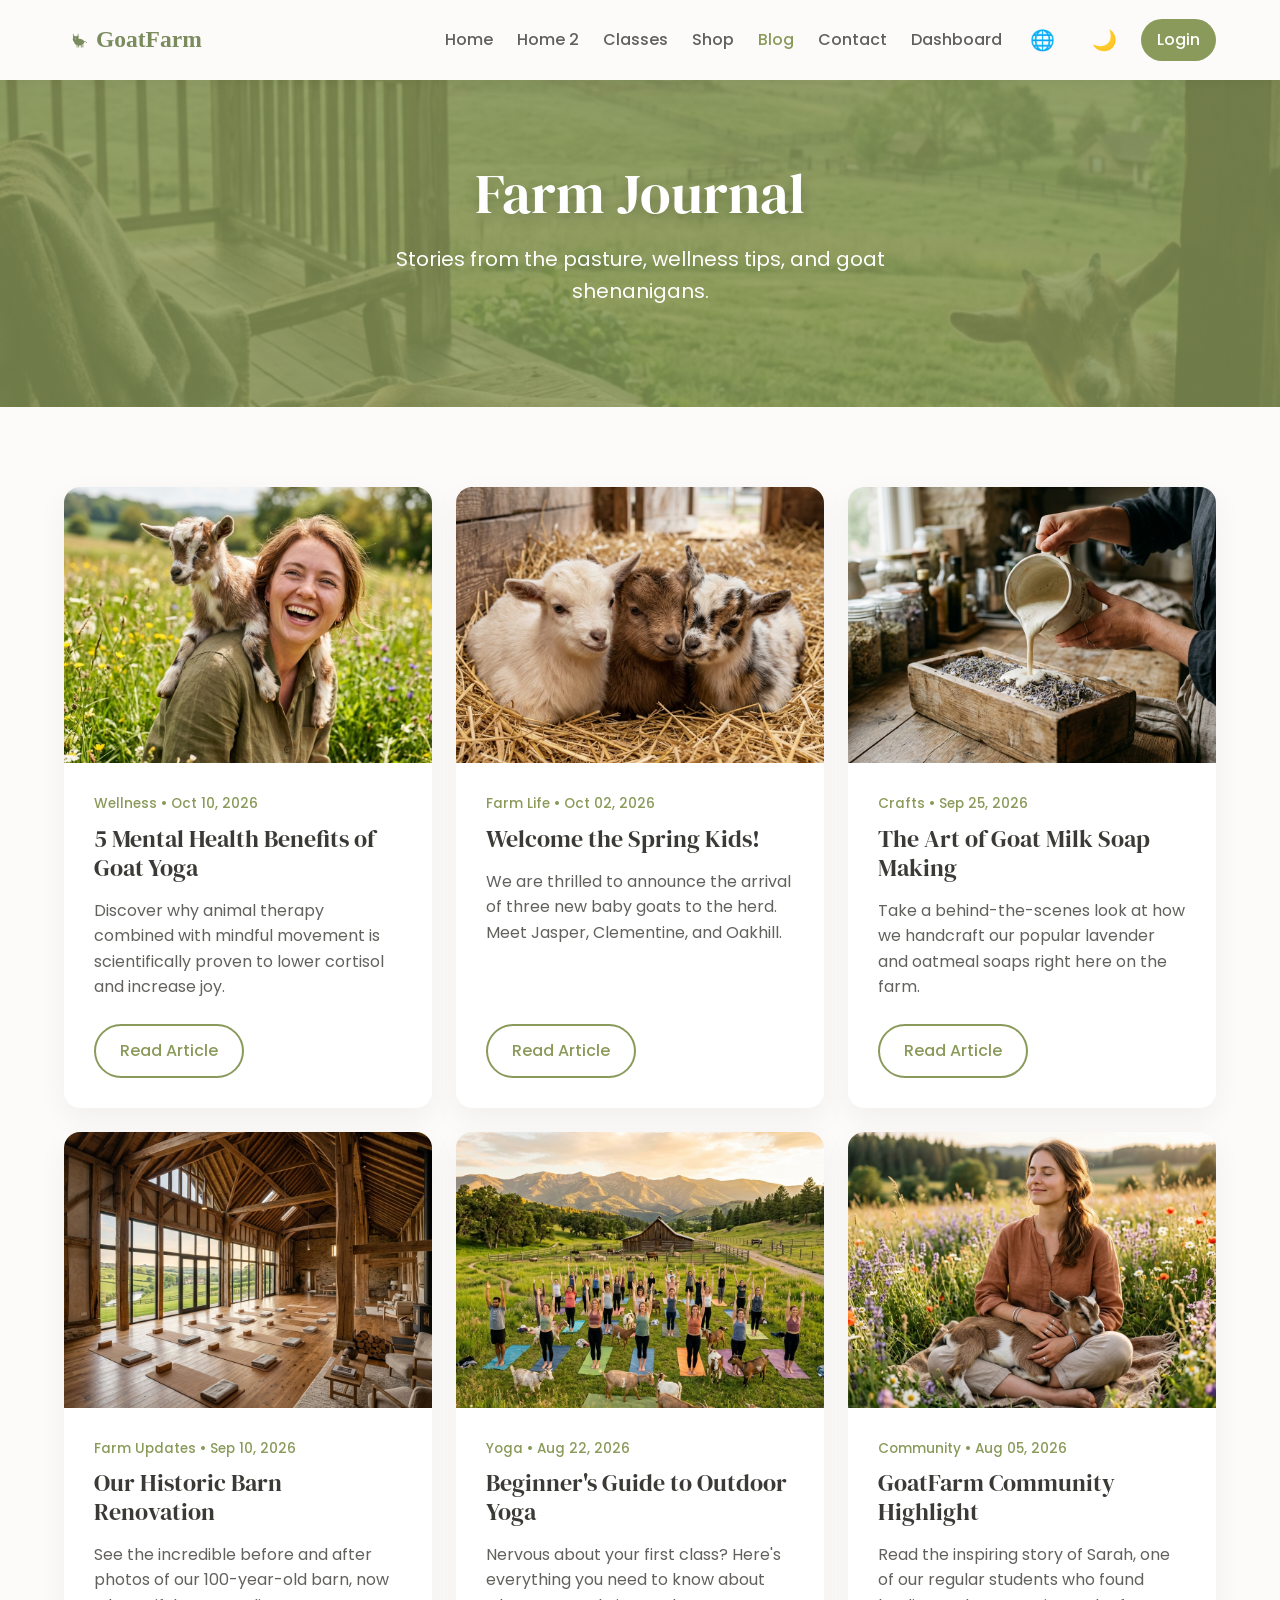
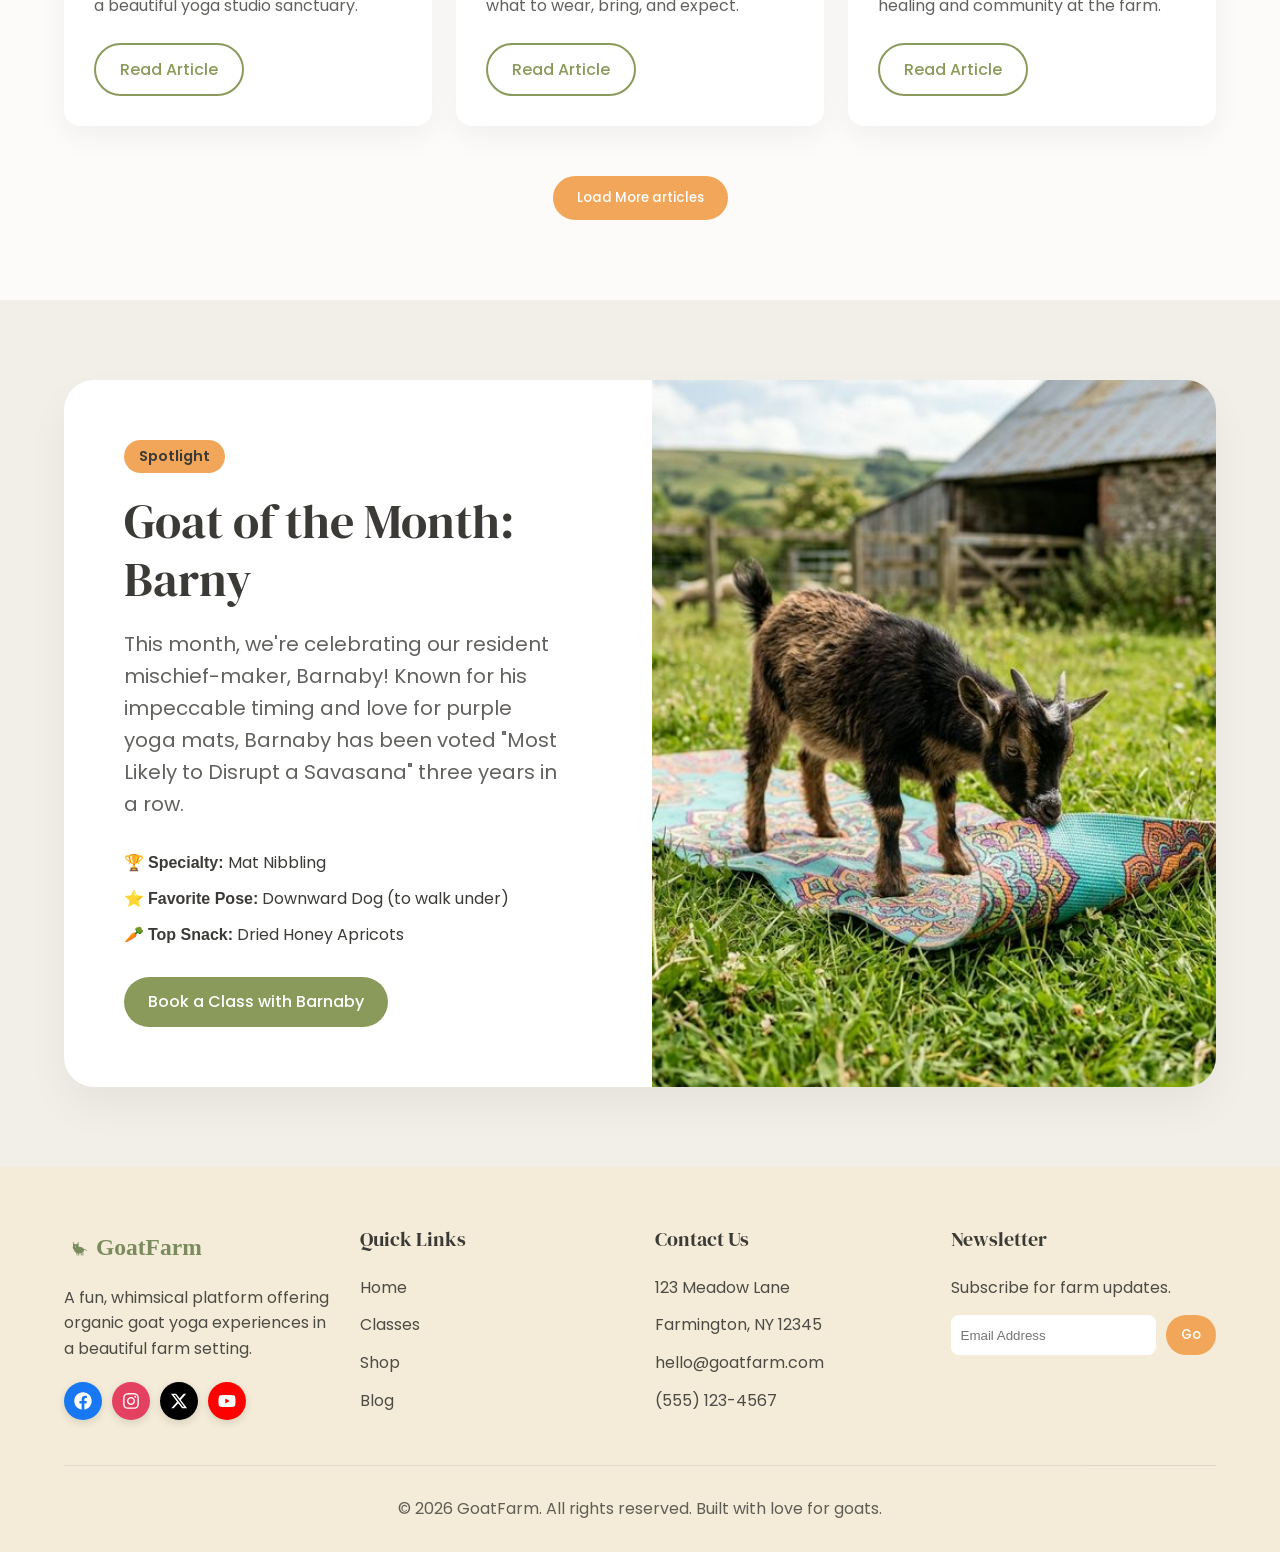
==== commit c1caf52c: "after changes" ====
--- a/blog.html
+++ b/blog.html
@@ -189,7 +189,7 @@
     <section class="section" style="background-color: var(--bg-secondary); overflow: hidden;">
         <div class="container">
             <div class="grid grid-2"
-                style="align-items: center; background: white; border-radius: 30px; padding: 0; box-shadow: 0 20px 40px rgba(0,0,0,0.05); overflow: hidden;">
+                style="align-items: center; background: var(--card-bg); border-radius: 30px; padding: 0; box-shadow: 0 20px 40px rgba(0,0,0,0.05); overflow: hidden;">
                 <div style="padding: 60px;">
                     <span
                         style="background: var(--accent); color: var(--text-dark); padding: 5px 15px; border-radius: 20px; font-weight: 600; font-size: 0.9rem; margin-bottom: 20px; display: inline-block;">Spotlight</span>
@@ -212,15 +212,46 @@
             </div>
         </div>
     </section>
-
-    <!-- Footer -->
     <footer class="footer">
         <div class="container">
             <div class="footer-grid">
                 <div class="footer-col" style="text-align: left;">
-                    <a href="index.html" class="logo"><img src="assets/images/logo.svg" alt="GoatFarm"></a>
+                    <div style="margin-bottom: 1rem;"><img src="assets/images/logo.svg" alt="GoatFarm"></div>
                     <p>A fun, whimsical platform offering organic goat yoga experiences in a beautiful farm setting.</p>
-                </div>
+
+                    <!-- ✅ Social Links added here -->
+                    <div style="display: flex; gap: 10px; margin-top: 1.25rem;">
+                        <a href="#" class="footer-social-link facebook" title="Facebook" aria-label="Facebook">
+                            <svg xmlns="http://www.w3.org/2000/svg" viewBox="0 0 512 512" width="18" height="18"
+                                fill="currentColor">
+                                <path
+                                    d="M504 256C504 119 393 8 256 8S8 119 8 256c0 123.78 90.69 226.38 209.25 245V327.69h-63V256h63v-54.64c0-62.15 37-96.48 93.67-96.48 27.14 0 55.52 4.84 55.52 4.84v61h-31.28c-30.8 0-40.41 19.12-40.41 38.73V256h68.78l-11 71.69h-57.78V501C413.31 482.38 504 379.78 504 256z" />
+                            </svg>
+                        </a>
+                        <a href="#" class="footer-social-link instagram" title="Instagram" aria-label="Instagram">
+                            <svg xmlns="http://www.w3.org/2000/svg" viewBox="0 0 448 512" width="18" height="18"
+                                fill="currentColor">
+                                <path
+                                    d="M224.1 141c-63.6 0-114.9 51.3-114.9 114.9s51.3 114.9 114.9 114.9S339 319.5 339 255.9 287.7 141 224.1 141zm0 189.6c-41.1 0-74.7-33.5-74.7-74.7s33.5-74.7 74.7-74.7 74.7 33.5 74.7 74.7-33.6 74.7-74.7 74.7zm146.4-194.3c0 14.9-12 26.8-26.8 26.8-14.9 0-26.8-12-26.8-26.8s12-26.8 26.8-26.8 26.8 12 26.8 26.8zm76.1 27.2c-1.7-35.9-9.9-67.7-36.2-93.9-26.2-26.2-58-34.4-93.9-36.2-37-2.1-147.9-2.1-184.9 0-35.8 1.7-67.6 9.9-93.9 36.1s-34.4 58-36.2 93.9c-2.1 37-2.1 147.9 0 184.9 1.7 35.9 9.9 67.7 36.2 93.9s58 34.4 93.9 36.2c37 2.1 147.9 2.1 184.9 0 35.9-1.7 67.7-9.9 93.9-36.2 26.2-26.2 34.4-58 36.2-93.9 2.1-37 2.1-147.8 0-184.8zM398.8 388c-7.8 19.6-22.9 34.7-42.6 42.6-29.5 11.7-99.5 9-132.1 9s-102.7 2.6-132.1-9c-19.6-7.8-34.7-22.9-42.6-42.6-11.7-29.5-9-99.5-9-132.1s-2.6-102.7 9-132.1c7.8-19.6 22.9-34.7 42.6-42.6 29.5-11.7 99.5-9 132.1-9s102.7-2.6 132.1 9c19.6 7.8 34.7 22.9 42.6 42.6 11.7 29.5 9 99.5 9 132.1s2.7 102.7-9 132.1z" />
+                            </svg>
+                        </a>
+                        <a href="#" class="footer-social-link twitter" title="X (Twitter)" aria-label="X (Twitter)">
+                            <svg xmlns="http://www.w3.org/2000/svg" viewBox="0 0 512 512" width="18" height="18"
+                                fill="currentColor">
+                                <path
+                                    d="M389.2 48h70.6L305.6 224.2 487 464H345L233.7 318.6 106.5 464H35.8L200.7 275.5 26.8 48H172.4L272.9 180.9 389.2 48zM364.4 421.8h39.1L151.1 88h-42L364.4 421.8z" />
+                            </svg>
+                        </a>
+                        <a href="#" class="footer-social-link youtube" title="YouTube" aria-label="YouTube">
+                            <svg xmlns="http://www.w3.org/2000/svg" viewBox="0 0 576 512" width="18" height="18"
+                                fill="currentColor">
+                                <path
+                                    d="M549.655 124.083c-6.281-23.65-24.787-42.276-48.284-48.597C458.781 64 288 64 288 64S117.22 64 74.629 75.486c-23.497 6.322-42.003 24.947-48.284 48.597-11.412 42.867-11.412 132.305-11.412 132.305s0 89.438 11.412 132.305c6.281 23.65 24.787 41.5 48.284 47.821C117.22 448 288 448 288 448s170.78 0 213.371-11.486c23.497-6.321 42.003-24.171 48.284-47.821 11.412-42.867 11.412-132.305 11.412-132.305s0-89.438-11.412-132.305zm-317.51 213.508V175.185l142.739 81.205-142.739 81.201z" />
+                            </svg>
+                        </a>
+                    </div>
+                </div>
+
                 <div class="footer-col" style="text-align: left;">
                     <h4>Quick Links</h4>
                     <ul class="footer-links">
@@ -230,6 +261,7 @@
                         <li><a href="blog.html">Blog</a></li>
                     </ul>
                 </div>
+
                 <div class="footer-col" style="text-align: left;">
                     <h4>Contact Us</h4>
                     <ul class="footer-links">
@@ -239,15 +271,21 @@
                         <li><a href="tel:+15551234567">(555) 123-4567</a></li>
                     </ul>
                 </div>
+
                 <div class="footer-col" style="text-align: left;">
                     <h4>Newsletter</h4>
                     <p style="margin-bottom: 15px;">Subscribe for farm updates.</p>
-                    <form style="display: flex; gap: 10px;"><input type="email" placeholder="Email Address"
-                            style="padding: 10px; border-radius: 8px; border: none; flex-grow: 1;"><button type="submit"
-                            class="btn btn-secondary" style="padding: 10px 15px;">Go</button></form>
-                </div>
-            </div>
-            <div class="footer-bottom">&copy; 2026 GoatFarm. All rights reserved. Built with love for goats.</div>
+                    <form style="display: flex; gap: 10px;">
+                        <input type="email" placeholder="Email Address"
+                            style="padding: 10px; border-radius: 8px; border: none; flex-grow: 1;">
+                        <button type="submit" class="btn btn-secondary" style="padding: 10px 15px;">Go</button>
+                    </form>
+                </div>
+            </div>
+
+            <div class="footer-bottom">
+                &copy; 2026 GoatFarm. All rights reserved. Built with love for goats.
+            </div>
         </div>
     </footer>
     <button class="back-to-top" title="Back to Top">↑</button>
--- a/assets/css/style.css
+++ b/assets/css/style.css
@@ -1,1008 +1,1046 @@
-/* 1. CSS Variables */
-:root {
-  --primary: #8a9a5b;
-  /* Sage green */
-  --secondary: #f4ecd8;
-  /* Cream/natural beige */
-  --accent: #f2a65a;
-  /* Soft coral/golden yellow */
-  --text-dark: #3b3a36;
-  /* Warm charcoal */
-  --text-light: #fofofo;
-  /* Off-white */
-  --bg-color: #fcfbf9;
-  --bg-secondary: #f2efe9;
-  --card-bg: #ffffff;
-
-  --border-radius: 16px;
-  --transition: all 0.3s ease;
-
-  --font-display: 'DM Serif Display', serif;
-  --font-body: 'Poppins', sans-serif;
-
-  --nav-height: 80px;
-}
-
-[data-theme="dark"] {
-  --primary: #6b7a42;
-  --secondary: #2c2b29;
-  --accent: #d88e40;
-  --text-dark: #f0f0f0;
-  --text-light: #3b3a36;
-  --bg-color: #1a1918;
-  --bg-secondary: #252422;
-  --card-bg: #2a2927;
-}
-
-/* 2. Reset & Base */
-*,
-*::before,
-*::after {
-  box-sizing: border-box;
-}
-
-* {
-  margin: 0;
-  padding: 0;
-}
-
-html {
-  scroll-behavior: smooth;
-}
-
-body {
-  font-family: var(--font-body);
-  color: var(--text-dark);
-  background-color: var(--bg-color);
-  line-height: 1.6;
-  overflow-x: hidden;
-}
-
-a {
-  text-decoration: none;
-  color: inherit;
-}
-
-ul {
-  list-style: none;
-}
-
-img {
-  max-width: 100%;
-  display: block;
-}
-
-/* 3. Typography */
-h1,
-h2,
-h3,
-h4,
-.brand-logo {
-  font-family: var(--font-display);
-  font-weight: 400;
-  line-height: 1.2;
-}
-
-h1 {
-  font-size: clamp(2.5rem, 5vw, 3.5rem);
-  margin-bottom: 1rem;
-}
-
-h2 {
-  font-size: clamp(2rem, 4vw, 2.75rem);
-  margin-bottom: 1rem;
-}
-
-h3 {
-  font-size: clamp(1.5rem, 3vw, 2rem);
-  margin-bottom: 0.75rem;
-}
-
-/* 4. Layout Components */
-.container {
-  width: 100%;
-  max-width: 1200px;
-  margin: 0 auto;
-  padding: 0 24px;
-}
-
-.section {
-  padding: 80px 0;
-}
-
-.section-header {
-  text-align: center;
-  max-width: 800px;
-  margin: 0 auto 3rem;
-}
-
-.section-header p {
-  color: var(--text-dark);
-  opacity: 0.8;
-  font-size: 1.1rem;
-}
-
-/* Grids */
-.grid {
-  display: grid;
-  gap: 24px;
-}
-
-.grid-2 {
-  grid-template-columns: repeat(var(--col-count, 2), 1fr);
-}
-
-.grid-3 {
-  grid-template-columns: repeat(var(--col-count, 3), 1fr);
-}
-
-.grid-4 {
-  grid-template-columns: repeat(var(--col-count, 4), 1fr);
-}
-
-/* 5. Buttons & Components */
-.btn {
-  display: inline-flex;
-  align-items: center;
-  justify-content: center;
-  padding: 12px 24px;
-  border-radius: 50px;
-  font-weight: 500;
-  font-family: var(--font-body);
-  cursor: pointer;
-  border: none;
-  transition: var(--transition);
-  text-align: center;
-}
-
-.btn-primary {
-  background-color: var(--primary);
-  color: #fff;
-}
-
-.btn-primary:hover {
-  opacity: 0.9;
-  transform: translateY(-2px);
-}
-
-.btn-secondary {
-  background-color: var(--accent);
-  color: #fff;
-}
-
-.btn-secondary:hover {
-  opacity: 0.9;
-  transform: translateY(-2px);
-}
-
-.btn-outline {
-  background-color: transparent;
-  border: 2px solid var(--primary);
-  color: var(--primary);
-}
-
-.btn-outline:hover {
-  background-color: var(--primary);
-  color: #fff;
-}
-
-/* Custom Checkbox */
-.checkbox-group {
-  display: flex;
-  align-items: center;
-  gap: 10px;
-}
-
-.checkbox-group input {
-  cursor: pointer;
-}
-
-/* Cards */
-.card {
-  background: var(--card-bg);
-  border-radius: var(--border-radius);
-  overflow: hidden;
-  box-shadow: 0 10px 30px rgba(0, 0, 0, 0.05);
-  display: flex;
-  flex-direction: column;
-  transition: var(--transition);
-  height: 100%;
-}
-
-.card:hover {
-  transform: translateY(-5px);
-  box-shadow: 0 15px 40px rgba(0, 0, 0, 0.08);
-}
-
-.card-img-wrapper {
-  aspect-ratio: 4/3;
-  overflow: hidden;
-}
-
-.card-img {
-  width: 100%;
-  height: 100%;
-  object-fit: cover;
-  transition: var(--transition);
-}
-
-.card:hover .card-img {
-  transform: scale(1.05);
-}
-
-.card-body {
-  padding: 24px;
-  display: flex;
-  flex-direction: column;
-  flex-grow: 1;
-  align-items: center;
-  text-align: center;
-}
-
-.card-title {
-  font-size: 1.5rem;
-  margin-bottom: 0.5rem;
-}
-
-.card-text {
-  opacity: 0.8;
-  margin-bottom: 1.5rem;
-  flex-grow: 1;
-}
-
-/* Forms */
-.form-group {
-  margin-bottom: 1.5rem;
-  width: 100%;
-  text-align: left;
-}
-
-.form-label {
-  display: block;
-  margin-bottom: 0.5rem;
-  font-weight: 500;
-}
-
-.form-input {
-  width: 100%;
-  padding: 12px 16px;
-  border: 1px solid rgba(0, 0, 0, 0.1);
-  border-radius: 8px;
-  background: var(--bg-color);
-  color: var(--text-dark);
-  font-family: var(--font-body);
-  transition: var(--transition);
-}
-
-[data-theme="dark"] .form-input {
-  border-color: rgba(255, 255, 255, 0.1);
-}
-
-.form-input:focus {
-  outline: none;
-  border-color: var(--primary);
-  box-shadow: 0 0 0 3px rgba(138, 154, 91, 0.2);
-}
-
-/* 6. Navigation */
-.navbar {
-  position: fixed;
-  top: 0;
-  left: 0;
-  width: 100%;
-  height: var(--nav-height);
-  background-color: var(--bg-color);
-  box-shadow: 0 2px 10px rgba(0, 0, 0, 0.05);
-  z-index: 1000;
-  transition: var(--transition);
-  display: flex;
-  align-items: center;
-}
-
-.nav-container {
-  display: flex;
-  justify-content: space-between;
-  align-items: center;
-  width: 100%;
-}
-
-.brand-logo {
-  font-size: 1.75rem;
-  font-weight: 700;
-  color: var(--primary);
-  display: flex;
-  align-items: center;
-}
-
-/* Logo Image Standardization - SAME SIZE EVERYWHERE */
-.logo img,
-.footer-col img,
-.footer-logo img,
-a.logo img,
-header .logo img,
-footer .logo img,
-header img[alt="GoatFarm"],
-footer img[alt="GoatFarm"],
-.mobile-menu-logo img,
-.auth-logo img {
-  height: 42px !important;
-  width: auto !important;
-  display: block !important;
-  max-width: none !important;
-}
-
-/* Tablet - keep same as desktop */
-@media (max-width: 1024px) and (min-width: 769px) {
-  .logo img,
-  .footer-col img,
-  .footer-logo img,
-  a.logo img,
-  header .logo img,
-  footer .logo img,
-  header img[alt="GoatFarm"],
-  footer img[alt="GoatFarm"],
-  .mobile-menu-logo img,
-  .auth-logo img {
-    height: 42px !important;
-  }
-}
-
-/* Mobile - smaller */
-@media (max-width: 768px) {
-  .logo img,
-  .footer-col img,
-  .footer-logo img,
-  a.logo img,
-  header .logo img,
-  footer .logo img,
-  header img[alt="GoatFarm"],
-  footer img[alt="GoatFarm"],
-  .mobile-menu-logo img,
-  .auth-logo img {
-    height: 38px !important;
-  }
-}
-
-@media (max-width: 480px) {
-  .logo img,
-  .footer-col img,
-  .footer-logo img,
-  a.logo img,
-  header .logo img,
-  footer .logo img,
-  header img[alt="GoatFarm"],
-  footer img[alt="GoatFarm"],
-  .mobile-menu-logo img,
-  .auth-logo img {
-    height: 35px !important;
-  }
-}
-
-.nav-menu {
-  display: flex;
-  align-items: center;
-  gap: 1.5rem;
-}
-
-.nav-item a {
-  font-weight: 500;
-  opacity: 0.8;
-  transition: var(--transition);
-}
-
-.nav-item a:hover,
-.nav-item a.active {
-  opacity: 1;
-  color: var(--primary);
-}
-
-.nav-actions {
-  display: flex;
-  align-items: center;
-  gap: 1rem;
-}
-
-.theme-toggle {
-  background: none;
-  border: none;
-  font-size: 1.25rem;
-  cursor: pointer;
-  color: var(--text-dark);
-  padding: 8px;
-  border-radius: 50%;
-  transition: var(--transition);
-}
-
-.theme-toggle:hover {
-  background: rgba(0, 0, 0, 0.05);
-}
-
-.hamburger {
-  display: none;
-  flex-direction: column;
-  gap: 5px;
-  cursor: pointer;
-  background: none;
-  border: none;
-  padding: 5px;
-}
-
-.hamburger span {
-  display: block;
-  width: 25px;
-  height: 3px;
-  background-color: var(--text-dark);
-  transition: var(--transition);
-}
-
-/* Mobile Menu */
-@media (max-width: 1023px) {
-  .hamburger {
-    display: flex;
-  }
-
-  .nav-menu-wrapper {
-    position: fixed;
-    top: var(--nav-height);
-    right: -100%;
-    width: 300px;
-    height: calc(100vh - var(--nav-height));
-    background-color: var(--bg-color);
-    box-shadow: -5px 0 15px rgba(0, 0, 0, 0.05);
-    flex-direction: column;
-    transition: var(--transition);
-    padding: 2rem;
-  }
-
-  .nav-menu-wrapper.active {
-    right: 0;
-  }
-
-  .mobile-menu-logo {
-    display: none !important;
-  }
-
-  .nav-menu {
-    flex-direction: column;
-    align-items: flex-start;
-    gap: 1rem;
-    width: 100%;
-  }
-
-  .nav-actions {
-    flex-direction: column;
-    align-items: flex-start;
-    gap: 1rem;
-    width: 100%;
-    margin-top: 1rem;
-    border-top: 1px solid rgba(0, 0, 0, 0.1);
-    padding-top: 1rem;
-  }
-}
-
-/* 7. Footer */
-.footer {
-  background-color: var(--secondary);
-  color: var(--text-dark);
-  padding: 60px 0 30px;
-}
-
-.footer-grid {
-  display: grid;
-  grid-template-columns: repeat(4, 1fr);
-  gap: 30px;
-  margin-bottom: 40px;
-}
-
-.footer-col h4 {
-  font-family: var(--font-display);
-  font-size: 1.25rem;
-  margin-bottom: 1.5rem;
-}
-
-.footer-col p,
-.footer-col ul {
-  opacity: 0.9;
-}
-
-.footer-links li {
-  margin-bottom: 0.75rem;
-}
-
-.footer-links a {
-  transition: var(--transition);
-}
-
-.footer-links a:hover {
-  opacity: 0.8;
-  padding-left: 5px;
-}
-
-.footer-bottom {
-  text-align: center;
-  padding-top: 30px;
-  border-top: 1px solid rgba(0, 0, 0, 0.1);
-  opacity: 0.8;
-}
-
-/* 8. Specific Sections */
-
-/* Hero Section */
-.hero {
-  padding-top: calc(var(--nav-height) + 60px);
-  padding-bottom: 60px;
-  min-height: 90vh;
-  display: flex;
-  align-items: center;
-}
-
-.hero-content {
-  text-align: center;
-  max-width: 800px;
-  margin: 0 auto;
-}
-
-.hero-title {
-  margin-bottom: 24px;
-}
-
-.hero-subtitle {
-  font-size: 1.25rem;
-  margin-bottom: 32px;
-  opacity: 0.9;
-}
-
-.hero-actions {
-  display: flex;
-  gap: 16px;
-  justify-content: center;
-  margin-bottom: 48px;
-}
-
-.hero-img-container {
-  border-radius: 24px;
-  overflow: hidden;
-  box-shadow: 0 20px 40px rgba(0, 0, 0, 0.1);
-  height: 600px;
-  width: 100%;
-}
-
-.hero-img {
-  width: 100%;
-  height: 100%;
-  object-fit: cover;
-}
-
-/* Hero 2 - Split screen */
-.hero-split {
-  padding-top: calc(var(--nav-height) + 40px);
-  min-height: 100vh;
-  display: grid;
-  grid-template-columns: 1fr 1fr;
-  align-items: center;
-  gap: 40px;
-  text-align: left;
-}
-
-.hero-split .hero-content {
-  text-align: left;
-  margin: 0;
-}
-
-.hero-split .hero-actions {
-  justify-content: flex-start;
-}
-
-/* Dashboard */
-.dashboard-layout {
-  display: grid;
-  grid-template-columns: 250px 1fr;
-  gap: 30px;
-  margin-top: calc(var(--nav-height) + 40px);
-  margin-bottom: 80px;
-}
-
-.dashboard-sidebar {
-  background: var(--card-bg);
-  padding: 24px;
-  border-radius: var(--border-radius);
-  height: max-content;
-  position: sticky;
-  top: calc(var(--nav-height) + 40px);
-}
-
-.sidebar-nav {
-  display: flex;
-  flex-direction: column;
-  gap: 10px;
-}
-
-.sidebar-link {
-  padding: 12px 16px;
-  border-radius: 8px;
-  transition: var(--transition);
-  font-weight: 500;
-}
-
-.sidebar-link:hover,
-.sidebar-link.active {
-  background: var(--primary);
-  color: #fff;
-}
-
-.dashboard-card {
-  background: var(--card-bg);
-  padding: 30px;
-  border-radius: var(--border-radius);
-  margin-bottom: 30px;
-}
-
-/* Table Style */
-.data-table {
-  width: 100%;
-  border-collapse: collapse;
-  margin-top: 20px;
-}
-
-.data-table th,
-.data-table td {
-  padding: 15px;
-  text-align: left;
-  border-bottom: 1px solid rgba(0, 0, 0, 0.1);
-}
-
-[data-theme="dark"] .data-table th,
-[data-theme="dark"] .data-table td {
-  border-color: rgba(255, 255, 255, 0.1);
-}
-
-/* Auth Layout */
-.auth-page {
-  min-height: 100vh;
-  display: flex;
-  align-items: center;
-  justify-content: center;
-  padding: 40px 20px;
-  background: var(--bg-secondary);
-}
-
-.auth-card {
-  background: var(--card-bg);
-  width: 100%;
-  max-width: 480px;
-  padding: 40px;
-  border-radius: var(--border-radius);
-  box-shadow: 0 15px 40px rgba(0, 0, 0, 0.08);
-  text-align: center;
-}
-
-.auth-logo {
-  font-size: 2rem;
-  color: var(--primary);
-  margin-bottom: 30px;
-  display: inline-block;
-  font-family: var(--font-display);
-}
-
-.auth-divider {
-  display: flex;
-  align-items: center;
-  margin: 30px 0;
-  color: var(--text-dark);
-  opacity: 0.5;
-}
-
-.auth-divider::before,
-.auth-divider::after {
-  content: '';
-  flex: 1;
-  height: 1px;
-  background: currentColor;
-  margin: 0 15px;
-}
-
-.social-btn {
-  width: 100%;
-  padding: 12px;
-  border-radius: 8px;
-  font-weight: 500;
-  margin-bottom: 15px;
-  display: flex;
-  align-items: center;
-  justify-content: center;
-  gap: 10px;
-  cursor: pointer;
-  transition: var(--transition);
-}
-
-.google-btn {
-  background: #fff;
-  color: #333;
-  border: 1px solid #ddd;
-}
-
-.google-btn:hover {
-  background: #f5f5f5;
-}
-
-.email-btn {
-  background: #3b3a36;
-  color: #fff;
-  border: none;
-}
-
-.email-btn:hover {
-  background: #222;
-}
-
-/* Contact Page specific */
-.contact-layout {
-  display: grid;
-  grid-template-columns: 1fr 1fr;
-  gap: 40px;
-}
-
-.contact-form {
-  background: var(--card-bg);
-  padding: 40px;
-  border-radius: var(--border-radius);
-}
-
-/* Animations */
-.animate-up {
-  opacity: 0;
-  transform: translateY(30px);
-  animation: slideUp 0.8s forwards;
-}
-
-.delay-1 {
-  animation-delay: 0.2s;
-}
-
-.delay-2 {
-  animation-delay: 0.4s;
-}
-
-.delay-3 {
-  animation-delay: 0.6s;
-}
-
-@keyframes slideUp {
-  to {
-    opacity: 1;
-    transform: translateY(0);
-  }
-}
-
-/* 9. Responsive Rules */
-
-/* Tablet & Mobile Grid Setup */
-@media (max-width: 1024px) {
-  .grid-4 {
-    --col-count: 2;
-  }
-
-  .grid-3 {
-    --col-count: 2;
-  }
-
-  /* Footer */
-  .footer-grid {
-    text-align: center;
-  }
-
-  .hero-split {
-    grid-template-columns: 1fr;
-    text-align: center;
-    gap: 30px;
-    padding-top: calc(var(--nav-height) + 20px);
-  }
-
-  .hero-split .hero-content {
-    text-align: center;
-  }
-
-  .hero-split .hero-actions {
-    justify-content: center;
-  }
-
-  .hero-img-container {
-    height: 400px;
-  }
-}
-
-/* Mobile Specific */
-@media (max-width: 768px) {
-
-  .grid-4,
-  .grid-3,
-  .grid-2 {
-    --col-count: 1;
-  }
-
-  .hero-actions {
-    flex-direction: column;
-  }
-
-  .hero-actions .btn {
-    width: 100%;
-  }
-
-  .contact-layout {
-    grid-template-columns: 1fr;
-  }
-
-  /* Contact page specific fix */
-  .contact-section {
-    padding: 40px 16px;
-    width: 100%;
-    box-sizing: border-box;
-  }
-
-  .contact-form {
-    padding: 30px 20px;
-    width: 100%;
-    box-sizing: border-box;
-  }
-
-  /* Centered elements */
-  .footer-grid {
-    grid-template-columns: repeat(2, 1fr);
-    text-align: center;
-  }
-
-  .content-centered {
-    text-align: center;
-  }
-}
-
-@media (max-width: 767px) {
-  .footer-grid {
-    grid-template-columns: 1fr;
-  }
-
-  .dashboard-layout {
-    grid-template-columns: 1fr;
-  }
-
-  .dashboard-sidebar {
-    position: static;
-  }
-
-  .hero-split {
-    grid-template-columns: 1fr;
-    text-align: center;
-  }
-
-  .hero-img-container {
-    height: 300px;
-  }
-
-  .hero-split .hero-content {
-    text-align: center;
-  }
-
-  .hero-split .hero-actions {
-    justify-content: center;
-  }
-}
-
-@media (max-width: 360px) {
-  .container {
-    padding: 0 16px;
-  }
-
-  h1 {
-    font-size: 28px;
-  }
-
-  h2 {
-    font-size: 24px;
-  }
-
-  body {
-    font-size: 14px;
-  }
-
-  .section {
-    padding: 40px 0;
-  }
-
-  .contact-form form {
-    width: 100%;
-  }
-
-  .form-input {
-    width: 100%;
-    max-width: 100%;
-    box-sizing: border-box;
-  }
-}
-
-@media (max-width: 1024px) {
-
-  #home-upcoming-classes,
-  #home-testimonials-grid,
-  #home2-experience-highlights,
-  #home2-scenic-sanctuary,
-  #home2-farm-stats {
-    --col-count: 3;
-  }
-}
-
-@media (max-width: 768px) {
-
-  #home-upcoming-classes,
-  #home-testimonials-grid,
-  #home2-experience-highlights,
-  #home2-farm-stats {
-    --col-count: 1;
-  }
-
-  #home2-scenic-sanctuary {
-    --col-count: 2;
-  }
-
-  #home2-scenic-sanctuary .card:last-child {
-    grid-column: 1 / -1;
-    width: calc(50% - 12px);
-    margin: 0 auto;
-  }
-}
-
-@media (max-width: 500px) {
-  #home2-scenic-sanctuary {
-    --col-count: 1;
-  }
-
-  #home2-scenic-sanctuary .card:last-child {
-    grid-column: auto;
-    width: 100%;
-    margin: 0;
-  }
-}
-
-/* Back to Top Button */
-.back-to-top {
-  position: fixed;
-  bottom: 30px;
-  right: 30px;
-  width: 50px;
-  height: 50px;
-  background: var(--primary);
-  color: white;
-  border-radius: 50%;
-  display: flex;
-  align-items: center;
-  justify-content: center;
-  font-size: 1.5rem;
-  cursor: pointer;
-  box-shadow: 0 10px 20px rgba(0, 0, 0, 0.1);
-  opacity: 0;
-  visibility: hidden;
-  transition: all 0.3s ease;
-  z-index: 900;
-  border: none;
-  font-weight: bold;
-}
-
-.back-to-top.show {
-  opacity: 1;
-  visibility: visible;
-}
-
-.back-to-top:hover {
-  transform: translateY(-5px);
-  background: var(--accent);
-  color: var(--text-dark);
-}
-
-@media (max-width: 768px) {
-  .back-to-top {
-    bottom: 20px;
-    right: 20px;
-    width: 45px;
-    height: 45px;
-  }
-}
-+/* 1. CSS Variables */
+:root {
+  --primary: #8a9a5b;
+  /* Sage green */
+  --secondary: #f4ecd8;
+  /* Cream/natural beige */
+  --accent: #f2a65a;
+  /* Soft coral/golden yellow */
+  --text-dark: #3b3a36;
+  /* Warm charcoal */
+  --text-light: #fofofo;
+  /* Off-white */
+  --bg-color: #fcfbf9;
+  --bg-secondary: #f2efe9;
+  --card-bg: #ffffff;
+
+  --border-radius: 16px;
+  --transition: all 0.3s ease;
+
+  --font-display: 'DM Serif Display', serif;
+  --font-body: 'Poppins', sans-serif;
+
+  --nav-height: 80px;
+}
+
+[data-theme="dark"] {
+  --primary: #6b7a42;
+  --secondary: #2c2b29;
+  --accent: #d88e40;
+  --text-dark: #f0f0f0;
+  --text-light: #3b3a36;
+  --bg-color: #1a1918;
+  --bg-secondary: #252422;
+  --card-bg: #2a2927;
+}
+
+/* 2. Reset & Base */
+*,
+*::before,
+*::after {
+  box-sizing: border-box;
+}
+
+* {
+  margin: 0;
+  padding: 0;
+}
+
+html {
+  scroll-behavior: smooth;
+}
+
+body {
+  font-family: var(--font-body);
+  color: var(--text-dark);
+  background-color: var(--bg-color);
+  line-height: 1.6;
+  overflow-x: hidden;
+}
+
+a {
+  text-decoration: none;
+  color: inherit;
+}
+
+ul {
+  list-style: none;
+}
+
+img {
+  max-width: 100%;
+  display: block;
+}
+
+/* 3. Typography */
+h1,
+h2,
+h3,
+h4,
+.brand-logo {
+  font-family: var(--font-display);
+  font-weight: 400;
+  line-height: 1.2;
+}
+
+h1 {
+  font-size: clamp(2.5rem, 5vw, 3.5rem);
+  margin-bottom: 1rem;
+}
+
+h2 {
+  font-size: clamp(2rem, 4vw, 2.75rem);
+  margin-bottom: 1rem;
+}
+
+h3 {
+  font-size: clamp(1.5rem, 3vw, 2rem);
+  margin-bottom: 0.75rem;
+}
+
+/* 4. Layout Components */
+.container {
+  width: 100%;
+  max-width: 1200px;
+  margin: 0 auto;
+  padding: 0 24px;
+}
+
+.section {
+  padding: 80px 0;
+}
+
+.section-header {
+  text-align: center;
+  max-width: 800px;
+  margin: 0 auto 3rem;
+}
+
+.section-header p {
+  color: var(--text-dark);
+  opacity: 0.8;
+  font-size: 1.1rem;
+}
+
+/* Grids */
+.grid {
+  display: grid;
+  gap: 24px;
+}
+
+.grid-2 {
+  grid-template-columns: repeat(var(--col-count, 2), 1fr);
+}
+
+.grid-3 {
+  grid-template-columns: repeat(var(--col-count, 3), 1fr);
+}
+
+.grid-4 {
+  grid-template-columns: repeat(var(--col-count, 4), 1fr);
+}
+
+/* 5. Buttons & Components */
+.btn {
+  display: inline-flex;
+  align-items: center;
+  justify-content: center;
+  padding: 12px 24px;
+  border-radius: 50px;
+  font-weight: 500;
+  font-family: var(--font-body);
+  cursor: pointer;
+  border: none;
+  transition: var(--transition);
+  text-align: center;
+}
+
+.btn-primary {
+  background-color: var(--primary);
+  color: #fff;
+}
+
+.btn-primary:hover {
+  opacity: 0.9;
+  transform: translateY(-2px);
+}
+
+.btn-secondary {
+  background-color: var(--accent);
+  color: #fff;
+}
+
+.btn-secondary:hover {
+  opacity: 0.9;
+  transform: translateY(-2px);
+}
+
+.btn-outline {
+  background-color: transparent;
+  border: 2px solid var(--primary);
+  color: var(--primary);
+}
+
+.btn-outline:hover {
+  background-color: var(--primary);
+  color: #fff;
+}
+
+/* Custom Checkbox */
+.checkbox-group {
+  display: flex;
+  align-items: center;
+  gap: 10px;
+}
+
+.checkbox-group input {
+  cursor: pointer;
+}
+
+/* Cards */
+.card {
+  background: var(--card-bg);
+  border-radius: var(--border-radius);
+  overflow: hidden;
+  box-shadow: 0 10px 30px rgba(0, 0, 0, 0.05);
+  display: flex;
+  flex-direction: column;
+  transition: var(--transition);
+  height: 100%;
+}
+
+.card:hover {
+  transform: translateY(-5px);
+  box-shadow: 0 15px 40px rgba(0, 0, 0, 0.08);
+}
+
+.card-img-wrapper {
+  aspect-ratio: 4/3;
+  overflow: hidden;
+}
+
+.card-img {
+  width: 100%;
+  height: 100%;
+  object-fit: cover;
+  transition: var(--transition);
+}
+
+.card:hover .card-img {
+  transform: scale(1.05);
+}
+
+.card-body {
+  padding: 24px;
+  display: flex;
+  flex-direction: column;
+  flex-grow: 1;
+  align-items: center;
+  text-align: center;
+}
+
+.card-title {
+  font-size: 1.5rem;
+  margin-bottom: 0.5rem;
+}
+
+.card-text {
+  opacity: 0.8;
+  margin-bottom: 1.5rem;
+  flex-grow: 1;
+}
+
+/* Forms */
+.form-group {
+  margin-bottom: 1.5rem;
+  width: 100%;
+  text-align: left;
+}
+
+.form-label {
+  display: block;
+  margin-bottom: 0.5rem;
+  font-weight: 500;
+}
+
+.form-input {
+  width: 100%;
+  padding: 12px 16px;
+  border: 1px solid rgba(0, 0, 0, 0.1);
+  border-radius: 8px;
+  background: var(--bg-color);
+  color: var(--text-dark);
+  font-family: var(--font-body);
+  transition: var(--transition);
+}
+
+[data-theme="dark"] .form-input {
+  border-color: rgba(255, 255, 255, 0.1);
+}
+
+.form-input:focus {
+  outline: none;
+  border-color: var(--primary);
+  box-shadow: 0 0 0 3px rgba(138, 154, 91, 0.2);
+}
+
+/* 6. Navigation */
+.navbar {
+  position: fixed;
+  top: 0;
+  left: 0;
+  width: 100%;
+  height: var(--nav-height);
+  background-color: var(--bg-color);
+  box-shadow: 0 2px 10px rgba(0, 0, 0, 0.05);
+  z-index: 1000;
+  transition: var(--transition);
+  display: flex;
+  align-items: center;
+}
+
+.nav-container {
+  display: flex;
+  justify-content: space-between;
+  align-items: center;
+  width: 100%;
+}
+
+.brand-logo {
+  font-size: 1.75rem;
+  font-weight: 700;
+  color: var(--primary);
+  display: flex;
+  align-items: center;
+}
+
+/* Logo Image Standardization - SAME SIZE EVERYWHERE */
+.logo img,
+.footer-col img,
+.footer-logo img,
+a.logo img,
+header .logo img,
+footer .logo img,
+header img[alt="GoatFarm"],
+footer img[alt="GoatFarm"],
+.mobile-menu-logo img,
+.auth-logo img {
+  height: 42px !important;
+  width: auto !important;
+  display: block !important;
+  max-width: none !important;
+}
+
+/* Tablet - keep same as desktop */
+@media (max-width: 1024px) and (min-width: 769px) {
+
+  .logo img,
+  .footer-col img,
+  .footer-logo img,
+  a.logo img,
+  header .logo img,
+  footer .logo img,
+  header img[alt="GoatFarm"],
+  footer img[alt="GoatFarm"],
+  .mobile-menu-logo img,
+  .auth-logo img {
+    height: 42px !important;
+  }
+}
+
+/* Mobile - smaller */
+@media (max-width: 768px) {
+
+  .logo img,
+  .footer-col img,
+  .footer-logo img,
+  a.logo img,
+  header .logo img,
+  footer .logo img,
+  header img[alt="GoatFarm"],
+  footer img[alt="GoatFarm"],
+  .mobile-menu-logo img,
+  .auth-logo img {
+    height: 38px !important;
+  }
+}
+
+@media (max-width: 480px) {
+
+  .logo img,
+  .footer-col img,
+  .footer-logo img,
+  a.logo img,
+  header .logo img,
+  footer .logo img,
+  header img[alt="GoatFarm"],
+  footer img[alt="GoatFarm"],
+  .mobile-menu-logo img,
+  .auth-logo img {
+    height: 35px !important;
+  }
+}
+
+.nav-menu {
+  display: flex;
+  align-items: center;
+  gap: 1.5rem;
+}
+
+.nav-item a {
+  font-weight: 500;
+  opacity: 0.8;
+  transition: var(--transition);
+}
+
+.nav-item a:hover,
+.nav-item a.active {
+  opacity: 1;
+  color: var(--primary);
+}
+
+.nav-actions {
+  display: flex;
+  align-items: center;
+  gap: 1rem;
+}
+
+.theme-toggle {
+  background: none;
+  border: none;
+  font-size: 1.25rem;
+  cursor: pointer;
+  color: var(--text-dark);
+  padding: 8px;
+  border-radius: 50%;
+  transition: var(--transition);
+}
+
+.theme-toggle:hover {
+  background: rgba(0, 0, 0, 0.05);
+}
+
+.hamburger {
+  display: none;
+  flex-direction: column;
+  gap: 5px;
+  cursor: pointer;
+  background: none;
+  border: none;
+  padding: 5px;
+}
+
+.hamburger span {
+  display: block;
+  width: 25px;
+  height: 3px;
+  background-color: var(--text-dark);
+  transition: var(--transition);
+}
+
+/* Mobile Menu */
+@media (max-width: 1023px) {
+  .hamburger {
+    display: flex;
+  }
+
+  .nav-menu-wrapper {
+    position: fixed;
+    top: var(--nav-height);
+    right: -100%;
+    width: 300px;
+    height: calc(100vh - var(--nav-height));
+    background-color: var(--bg-color);
+    box-shadow: -5px 0 15px rgba(0, 0, 0, 0.05);
+    flex-direction: column;
+    transition: var(--transition);
+    padding: 2rem;
+  }
+
+  .nav-menu-wrapper.active {
+    right: 0;
+  }
+
+  .mobile-menu-logo {
+    display: none !important;
+  }
+
+  .nav-menu {
+    flex-direction: column;
+    align-items: flex-start;
+    gap: 1rem;
+    width: 100%;
+  }
+
+  .nav-actions {
+    flex-direction: column;
+    align-items: flex-start;
+    gap: 1rem;
+    width: 100%;
+    margin-top: 1rem;
+    border-top: 1px solid rgba(0, 0, 0, 0.1);
+    padding-top: 1rem;
+  }
+}
+
+/* 7. Footer */
+.footer {
+  background-color: var(--secondary);
+  color: var(--text-dark);
+  padding: 60px 0 30px;
+}
+
+.footer-grid {
+  display: grid;
+  grid-template-columns: repeat(4, 1fr);
+  gap: 30px;
+  margin-bottom: 40px;
+}
+
+.footer-col h4 {
+  font-family: var(--font-display);
+  font-size: 1.25rem;
+  margin-bottom: 1.5rem;
+}
+
+.footer-col p,
+.footer-col ul {
+  opacity: 0.9;
+}
+
+.footer-links li {
+  margin-bottom: 0.75rem;
+}
+
+.footer-links a {
+  transition: var(--transition);
+}
+
+.footer-links a:hover {
+  opacity: 0.8;
+  padding-left: 5px;
+}
+
+.footer-bottom {
+  text-align: center;
+  padding-top: 30px;
+  border-top: 1px solid rgba(0, 0, 0, 0.1);
+  opacity: 0.8;
+}
+
+/* 8. Specific Sections */
+
+/* Hero Section */
+.hero {
+  padding-top: calc(var(--nav-height) + 60px);
+  padding-bottom: 60px;
+  min-height: 90vh;
+  display: flex;
+  align-items: center;
+}
+
+.hero-content {
+  text-align: center;
+  max-width: 800px;
+  margin: 0 auto;
+}
+
+.hero-title {
+  margin-bottom: 24px;
+}
+
+.hero-subtitle {
+  font-size: 1.25rem;
+  margin-bottom: 32px;
+  opacity: 0.9;
+}
+
+.hero-actions {
+  display: flex;
+  gap: 16px;
+  justify-content: center;
+  margin-bottom: 48px;
+}
+
+.hero-img-container {
+  border-radius: 24px;
+  overflow: hidden;
+  box-shadow: 0 20px 40px rgba(0, 0, 0, 0.1);
+  height: 600px;
+  width: 100%;
+}
+
+.hero-img {
+  width: 100%;
+  height: 100%;
+  object-fit: cover;
+}
+
+/* Hero 2 - Split screen */
+.hero-split {
+  padding-top: calc(var(--nav-height) + 40px);
+  min-height: 100vh;
+  display: grid;
+  grid-template-columns: 1fr 1fr;
+  align-items: center;
+  gap: 40px;
+  text-align: left;
+}
+
+.hero-split .hero-content {
+  text-align: left;
+  margin: 0;
+}
+
+.hero-split .hero-actions {
+  justify-content: flex-start;
+}
+
+/* Dashboard */
+.dashboard-layout {
+  display: grid;
+  grid-template-columns: 250px 1fr;
+  gap: 30px;
+  margin-top: calc(var(--nav-height) + 40px);
+  margin-bottom: 80px;
+}
+
+.dashboard-sidebar {
+  background: var(--card-bg);
+  padding: 24px;
+  border-radius: var(--border-radius);
+  height: max-content;
+  position: sticky;
+  top: calc(var(--nav-height) + 40px);
+}
+
+.sidebar-nav {
+  display: flex;
+  flex-direction: column;
+  gap: 10px;
+}
+
+.sidebar-link {
+  padding: 12px 16px;
+  border-radius: 8px;
+  transition: var(--transition);
+  font-weight: 500;
+}
+
+.sidebar-link:hover,
+.sidebar-link.active {
+  background: var(--primary);
+  color: #fff;
+}
+
+.dashboard-card {
+  background: var(--card-bg);
+  padding: 30px;
+  border-radius: var(--border-radius);
+  margin-bottom: 30px;
+}
+
+/* Table Style */
+.data-table {
+  width: 100%;
+  border-collapse: collapse;
+  margin-top: 20px;
+}
+
+.data-table th,
+.data-table td {
+  padding: 15px;
+  text-align: left;
+  border-bottom: 1px solid rgba(0, 0, 0, 0.1);
+}
+
+[data-theme="dark"] .data-table th,
+[data-theme="dark"] .data-table td {
+  border-color: rgba(255, 255, 255, 0.1);
+}
+
+/* Auth Layout */
+.auth-page {
+  min-height: 100vh;
+  display: flex;
+  align-items: center;
+  justify-content: center;
+  padding: 40px 20px;
+  background: var(--bg-secondary);
+}
+
+.auth-card {
+  background: var(--card-bg);
+  width: 100%;
+  max-width: 480px;
+  padding: 40px;
+  border-radius: var(--border-radius);
+  box-shadow: 0 15px 40px rgba(0, 0, 0, 0.08);
+  text-align: center;
+}
+
+.auth-logo {
+  font-size: 2rem;
+  color: var(--primary);
+  margin-bottom: 30px;
+  display: inline-block;
+  font-family: var(--font-display);
+}
+
+.auth-divider {
+  display: flex;
+  align-items: center;
+  margin: 30px 0;
+  color: var(--text-dark);
+  opacity: 0.5;
+}
+
+.auth-divider::before,
+.auth-divider::after {
+  content: '';
+  flex: 1;
+  height: 1px;
+  background: currentColor;
+  margin: 0 15px;
+}
+
+.social-btn {
+  width: 100%;
+  padding: 12px;
+  border-radius: 8px;
+  font-weight: 500;
+  margin-bottom: 15px;
+  display: flex;
+  align-items: center;
+  justify-content: center;
+  gap: 10px;
+  cursor: pointer;
+  transition: var(--transition);
+}
+
+.google-btn {
+  background: #fff;
+  color: #333;
+  border: 1px solid #ddd;
+}
+
+.google-btn:hover {
+  background: #f5f5f5;
+}
+
+.email-btn {
+  background: #3b3a36;
+  color: #fff;
+  border: none;
+}
+
+.email-btn:hover {
+  background: #222;
+}
+
+/* Contact Page specific */
+.contact-layout {
+  display: grid;
+  grid-template-columns: 1fr 1fr;
+  gap: 40px;
+}
+
+.contact-form {
+  background: var(--card-bg);
+  padding: 40px;
+  border-radius: var(--border-radius);
+}
+
+/* Animations */
+.animate-up {
+  opacity: 0;
+  transform: translateY(30px);
+  animation: slideUp 0.8s forwards;
+}
+
+.delay-1 {
+  animation-delay: 0.2s;
+}
+
+.delay-2 {
+  animation-delay: 0.4s;
+}
+
+.delay-3 {
+  animation-delay: 0.6s;
+}
+
+@keyframes slideUp {
+  to {
+    opacity: 1;
+    transform: translateY(0);
+  }
+}
+
+/* 9. Responsive Rules */
+
+/* Tablet & Mobile Grid Setup */
+@media (max-width: 1024px) {
+  .grid-4 {
+    --col-count: 2;
+  }
+
+  .grid-3 {
+    --col-count: 2;
+  }
+
+  /* Footer */
+  .footer-grid {
+    text-align: center;
+  }
+
+  .hero-split {
+    grid-template-columns: 1fr;
+    text-align: center;
+    gap: 30px;
+    padding-top: calc(var(--nav-height) + 20px);
+  }
+
+  .hero-split .hero-content {
+    text-align: center;
+  }
+
+  .hero-split .hero-actions {
+    justify-content: center;
+  }
+
+  .hero-img-container {
+    height: 400px;
+  }
+}
+
+/* Mobile Specific */
+@media (max-width: 768px) {
+
+  .grid-4,
+  .grid-3,
+  .grid-2 {
+    --col-count: 1;
+  }
+
+  .hero-actions {
+    flex-direction: column;
+  }
+
+  .hero-actions .btn {
+    width: 100%;
+  }
+
+  .contact-layout {
+    grid-template-columns: 1fr;
+  }
+
+  /* Contact page specific fix */
+  .contact-section {
+    padding: 40px 16px;
+    width: 100%;
+    box-sizing: border-box;
+  }
+
+  .contact-form {
+    padding: 30px 20px;
+    width: 100%;
+    box-sizing: border-box;
+  }
+
+  /* Centered elements */
+  .footer-grid {
+    grid-template-columns: repeat(2, 1fr);
+    text-align: center;
+  }
+
+  .content-centered {
+    text-align: center;
+  }
+}
+
+@media (max-width: 767px) {
+  .footer-grid {
+    grid-template-columns: 1fr;
+  }
+
+  .dashboard-layout {
+    grid-template-columns: 1fr;
+  }
+
+  .dashboard-sidebar {
+    position: static;
+  }
+
+  .hero-split {
+    grid-template-columns: 1fr;
+    text-align: center;
+  }
+
+  .hero-img-container {
+    height: 300px;
+  }
+
+  .hero-split .hero-content {
+    text-align: center;
+  }
+
+  .hero-split .hero-actions {
+    justify-content: center;
+  }
+}
+
+@media (max-width: 360px) {
+  .container {
+    padding: 0 16px;
+  }
+
+  h1 {
+    font-size: 28px;
+  }
+
+  h2 {
+    font-size: 24px;
+  }
+
+  body {
+    font-size: 14px;
+  }
+
+  .section {
+    padding: 40px 0;
+  }
+
+  .contact-form form {
+    width: 100%;
+  }
+
+  .form-input {
+    width: 100%;
+    max-width: 100%;
+    box-sizing: border-box;
+  }
+}
+
+@media (max-width: 1024px) {
+
+  #home-upcoming-classes,
+  #home-testimonials-grid,
+  #home2-experience-highlights,
+  #home2-scenic-sanctuary,
+  #home2-farm-stats {
+    --col-count: 3;
+  }
+}
+
+@media (max-width: 768px) {
+
+  #home-upcoming-classes,
+  #home-testimonials-grid,
+  #home2-experience-highlights,
+  #home2-farm-stats {
+    --col-count: 1;
+  }
+
+  #home2-scenic-sanctuary {
+    --col-count: 2;
+  }
+
+  #home2-scenic-sanctuary .card:last-child {
+    grid-column: 1 / -1;
+    width: calc(50% - 12px);
+    margin: 0 auto;
+  }
+}
+
+@media (max-width: 500px) {
+  #home2-scenic-sanctuary {
+    --col-count: 1;
+  }
+
+  #home2-scenic-sanctuary .card:last-child {
+    grid-column: auto;
+    width: 100%;
+    margin: 0;
+  }
+}
+
+/* Back to Top Button */
+.back-to-top {
+  position: fixed;
+  bottom: 30px;
+  right: 30px;
+  width: 50px;
+  height: 50px;
+  background: var(--primary);
+  color: white;
+  border-radius: 50%;
+  display: flex;
+  align-items: center;
+  justify-content: center;
+  font-size: 1.5rem;
+  cursor: pointer;
+  box-shadow: 0 10px 20px rgba(0, 0, 0, 0.1);
+  opacity: 0;
+  visibility: hidden;
+  transition: all 0.3s ease;
+  z-index: 900;
+  border: none;
+  font-weight: bold;
+}
+
+.back-to-top.show {
+  opacity: 1;
+  visibility: visible;
+}
+
+.back-to-top:hover {
+  transform: translateY(-5px);
+  background: var(--accent);
+  color: var(--text-dark);
+}
+
+@media (max-width: 768px) {
+  .back-to-top {
+    bottom: 20px;
+    right: 20px;
+    width: 45px;
+    height: 45px;
+  }
+}
+
+/* Footer Social Links */
+.footer-social-link {
+  display: inline-flex;
+  align-items: center;
+  justify-content: center;
+  width: 38px;
+  height: 38px;
+  border-radius: 50%;
+  color: #fff;
+  text-decoration: none;
+  transition: transform 0.25s ease, box-shadow 0.25s ease, filter 0.25s ease;
+  box-shadow: 0 3px 8px rgba(0, 0, 0, 0.12);
+}
+
+.footer-social-link:hover {
+  transform: translateY(-4px) scale(1.1);
+  filter: brightness(1.15);
+  box-shadow: 0 8px 18px rgba(0, 0, 0, 0.18);
+}
+
+.footer-social-link.facebook {
+  background: #1877F2;
+}
+
+.footer-social-link.instagram {
+  background: #E4405F;
+}
+
+.footer-social-link.twitter {
+  background: #000000;
+}
+
+.footer-social-link.youtube {
+  background: #FF0000;
+}
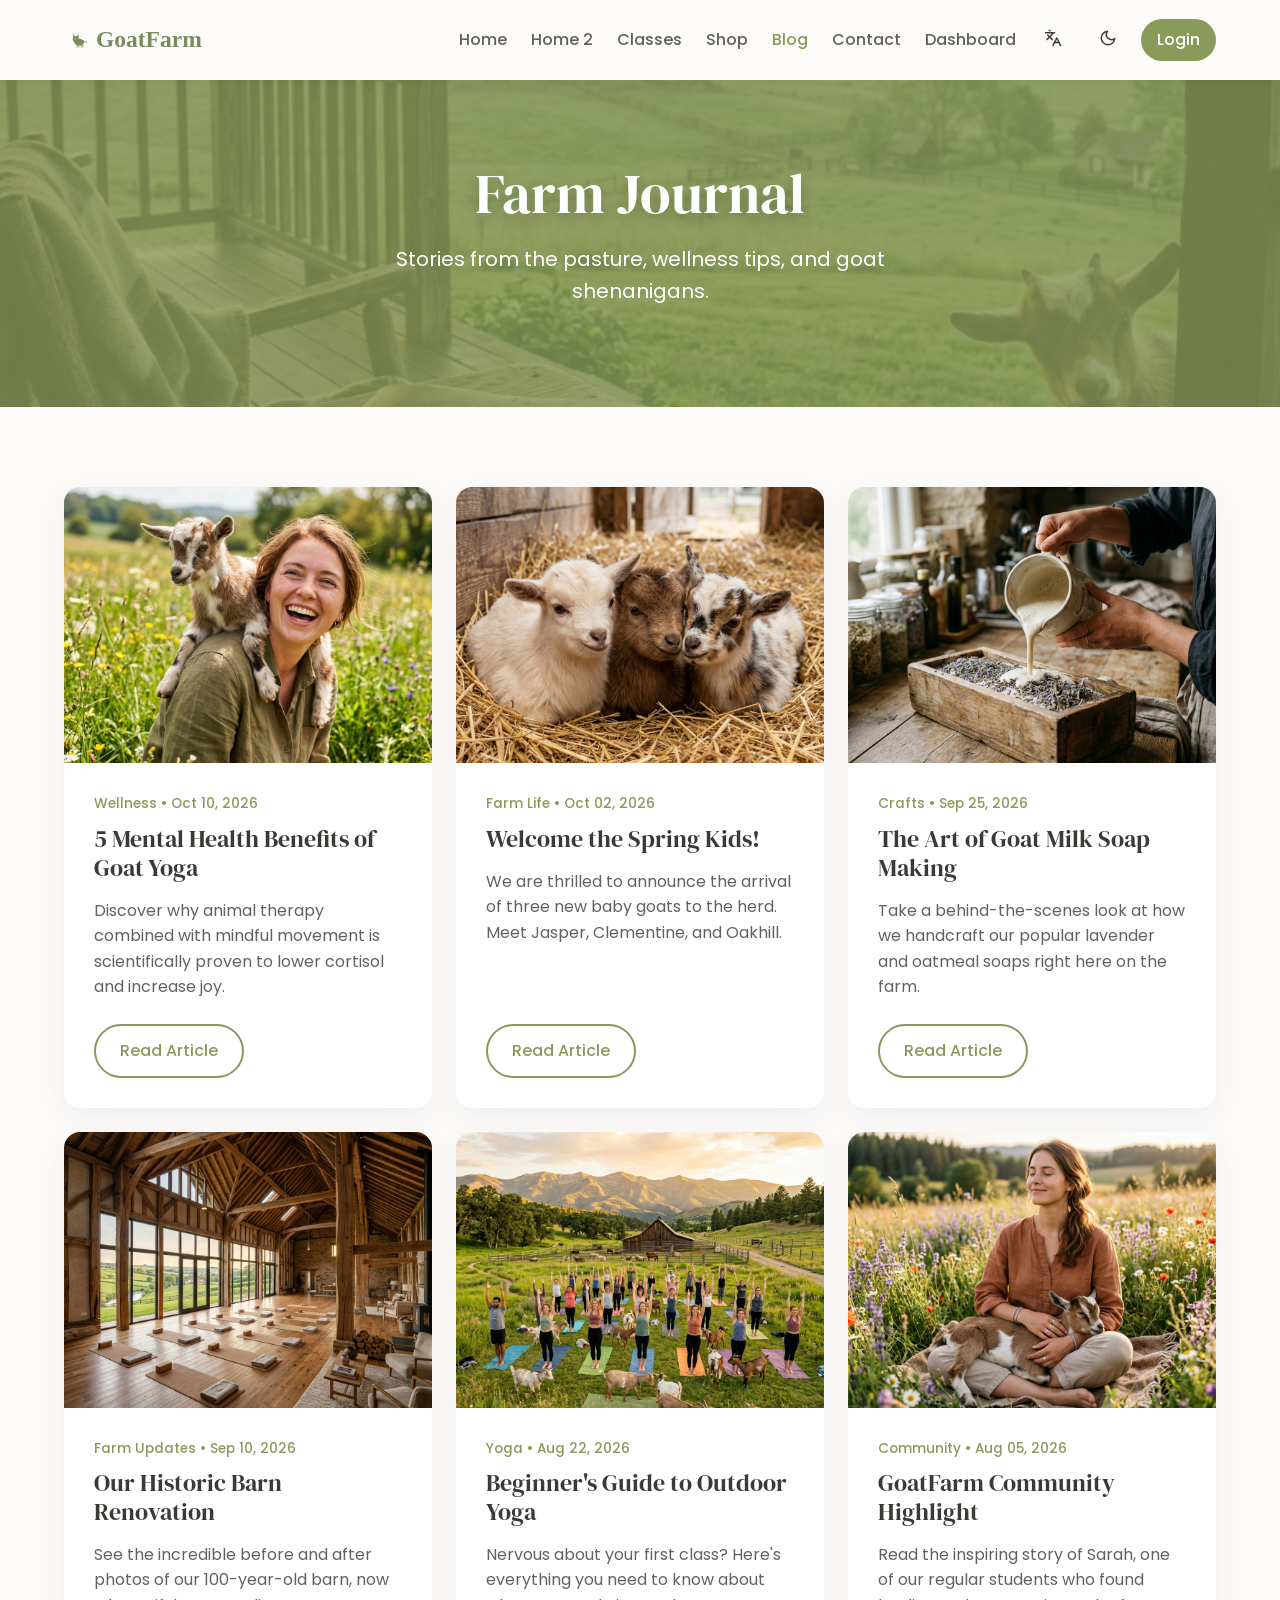
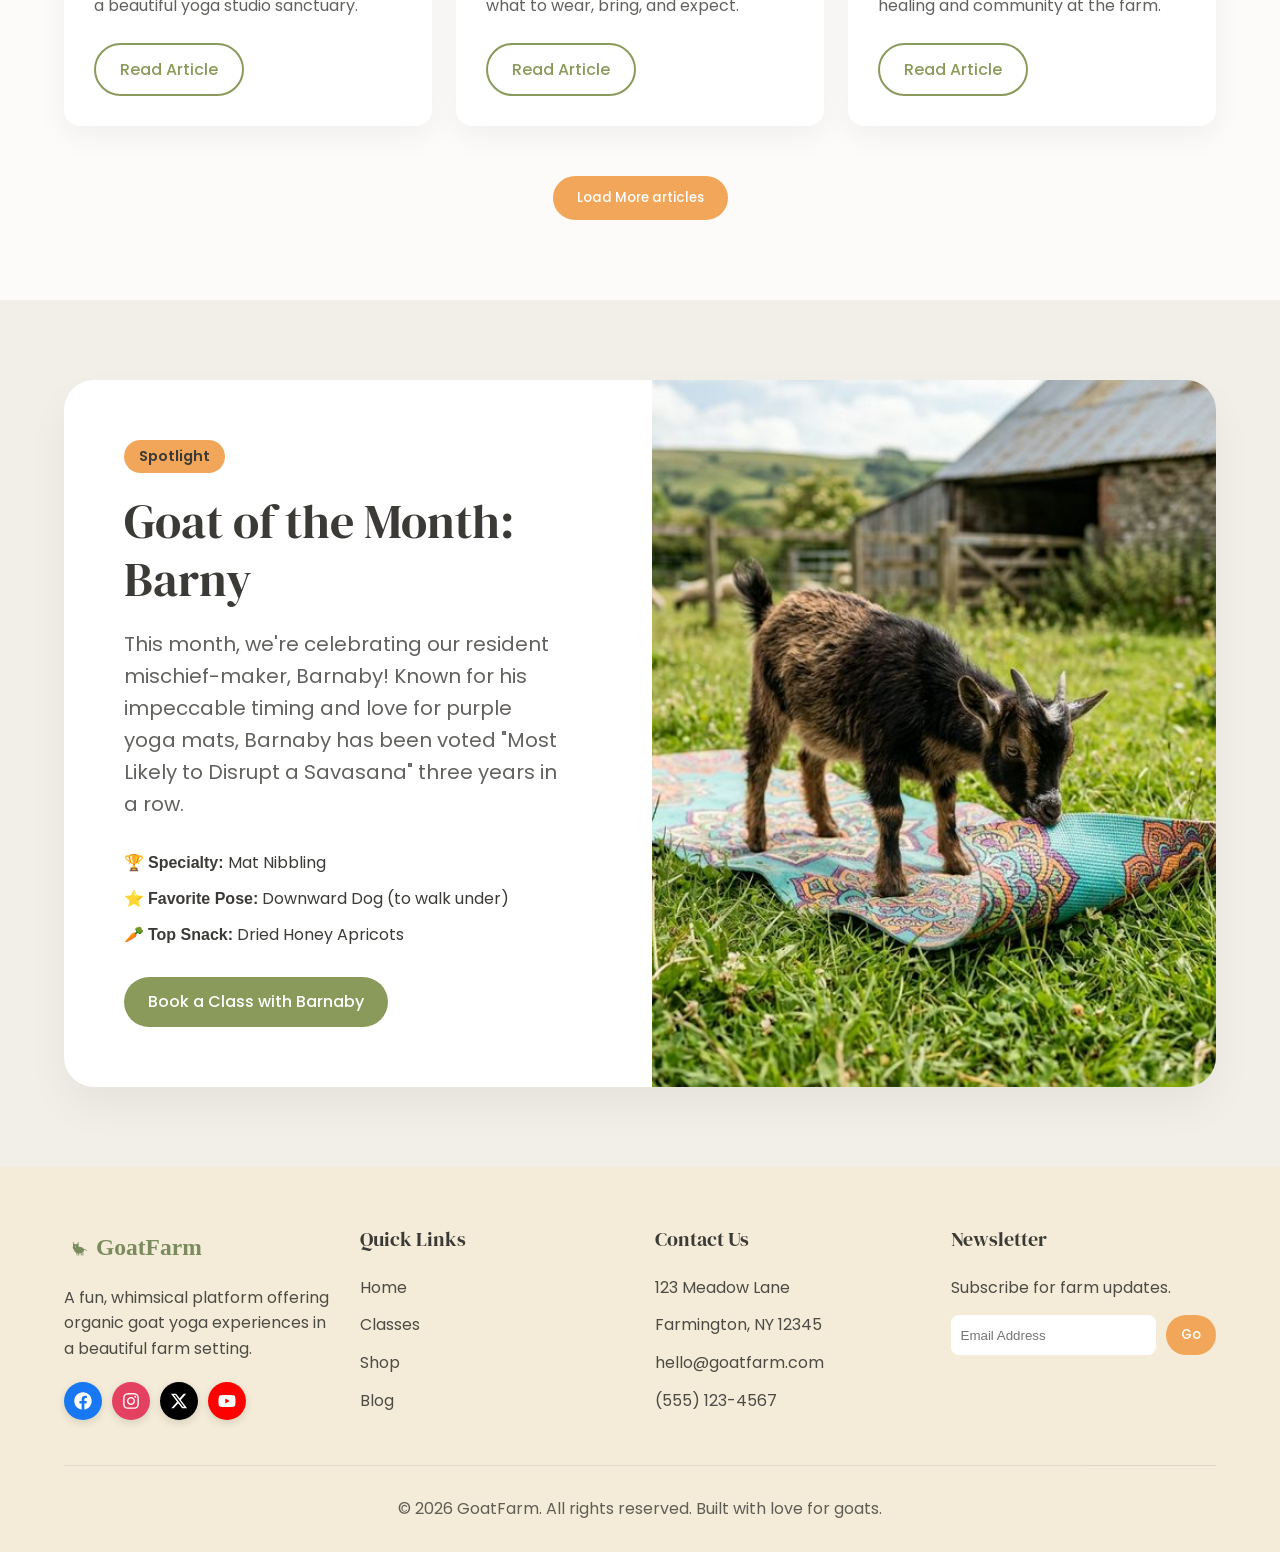
==== commit 2b4012e4: "client corrections" ====
--- a/blog.html
+++ b/blog.html
@@ -61,8 +61,23 @@
                     <li class="nav-item"><a href="dashboard.html">Dashboard</a></li>
                 </ul>
                 <div class="nav-actions">
-                    <button class="rtl-toggle theme-toggle" title="Toggle RTL" style="margin-right: 5px;">🌐</button>
-                    <button class="theme-toggle">🌙</button>
+                    <button class="rtl-toggle theme-toggle" title="Toggle RTL" style="margin-right: 5px;">
+                        <svg viewBox="0 0 24 24" width="18" height="18" fill="none" stroke="currentColor"
+                            stroke-width="2" stroke-linecap="round" stroke-linejoin="round">
+                            <path d="m5 8 6 6"></path>
+                            <path d="m4 14 6-6 2-3"></path>
+                            <path d="M2 5h12"></path>
+                            <path d="M7 2h1"></path>
+                            <path d="m22 22-5-10-5 10"></path>
+                            <path d="M14 18h6"></path>
+                        </svg>
+                    </button>
+                    <button class="theme-toggle">
+                        <svg viewBox="0 0 24 24" width="18" height="18" fill="none" stroke="currentColor"
+                            stroke-width="2" stroke-linecap="round" stroke-linejoin="round">
+                            <path d="M21 12.79A9 9 0 1 1 11.21 3 7 7 0 0 0 21 12.79z"></path>
+                        </svg>
+                    </button>
                     <a href="login.html" class="btn btn-primary" style="padding: 8px 16px;">Login</a>
                 </div>
             </div>
--- a/assets/css/style.css
+++ b/assets/css/style.css
@@ -728,14 +728,50 @@
   background: #f5f5f5;
 }
 
-.email-btn {
-  background: #3b3a36;
+.email-btn:hover {
+  background: #222;
+}
+
+.apple-btn {
+  background: #000;
   color: #fff;
   border: none;
 }
 
-.email-btn:hover {
-  background: #222;
+.apple-btn:hover {
+  background: #333;
+}
+
+.auth-toggles {
+  position: fixed;
+  top: 20px;
+  right: 20px;
+  display: flex;
+  gap: 10px;
+  z-index: 1000;
+}
+
+.auth-toggles button {
+  background: var(--bg-secondary);
+  border: 1px solid rgba(0, 0, 0, 0.1);
+  width: 36px;
+  height: 36px;
+  border-radius: 50%;
+  display: flex;
+  align-items: center;
+  justify-content: center;
+  cursor: pointer;
+  transition: var(--transition);
+}
+
+[data-theme="dark"] .auth-toggles button {
+  background: var(--card-bg);
+  border-color: rgba(255, 255, 255, 0.1);
+}
+
+.auth-toggles button:hover {
+  background: var(--primary);
+  color: #fff;
 }
 
 /* Contact Page specific */
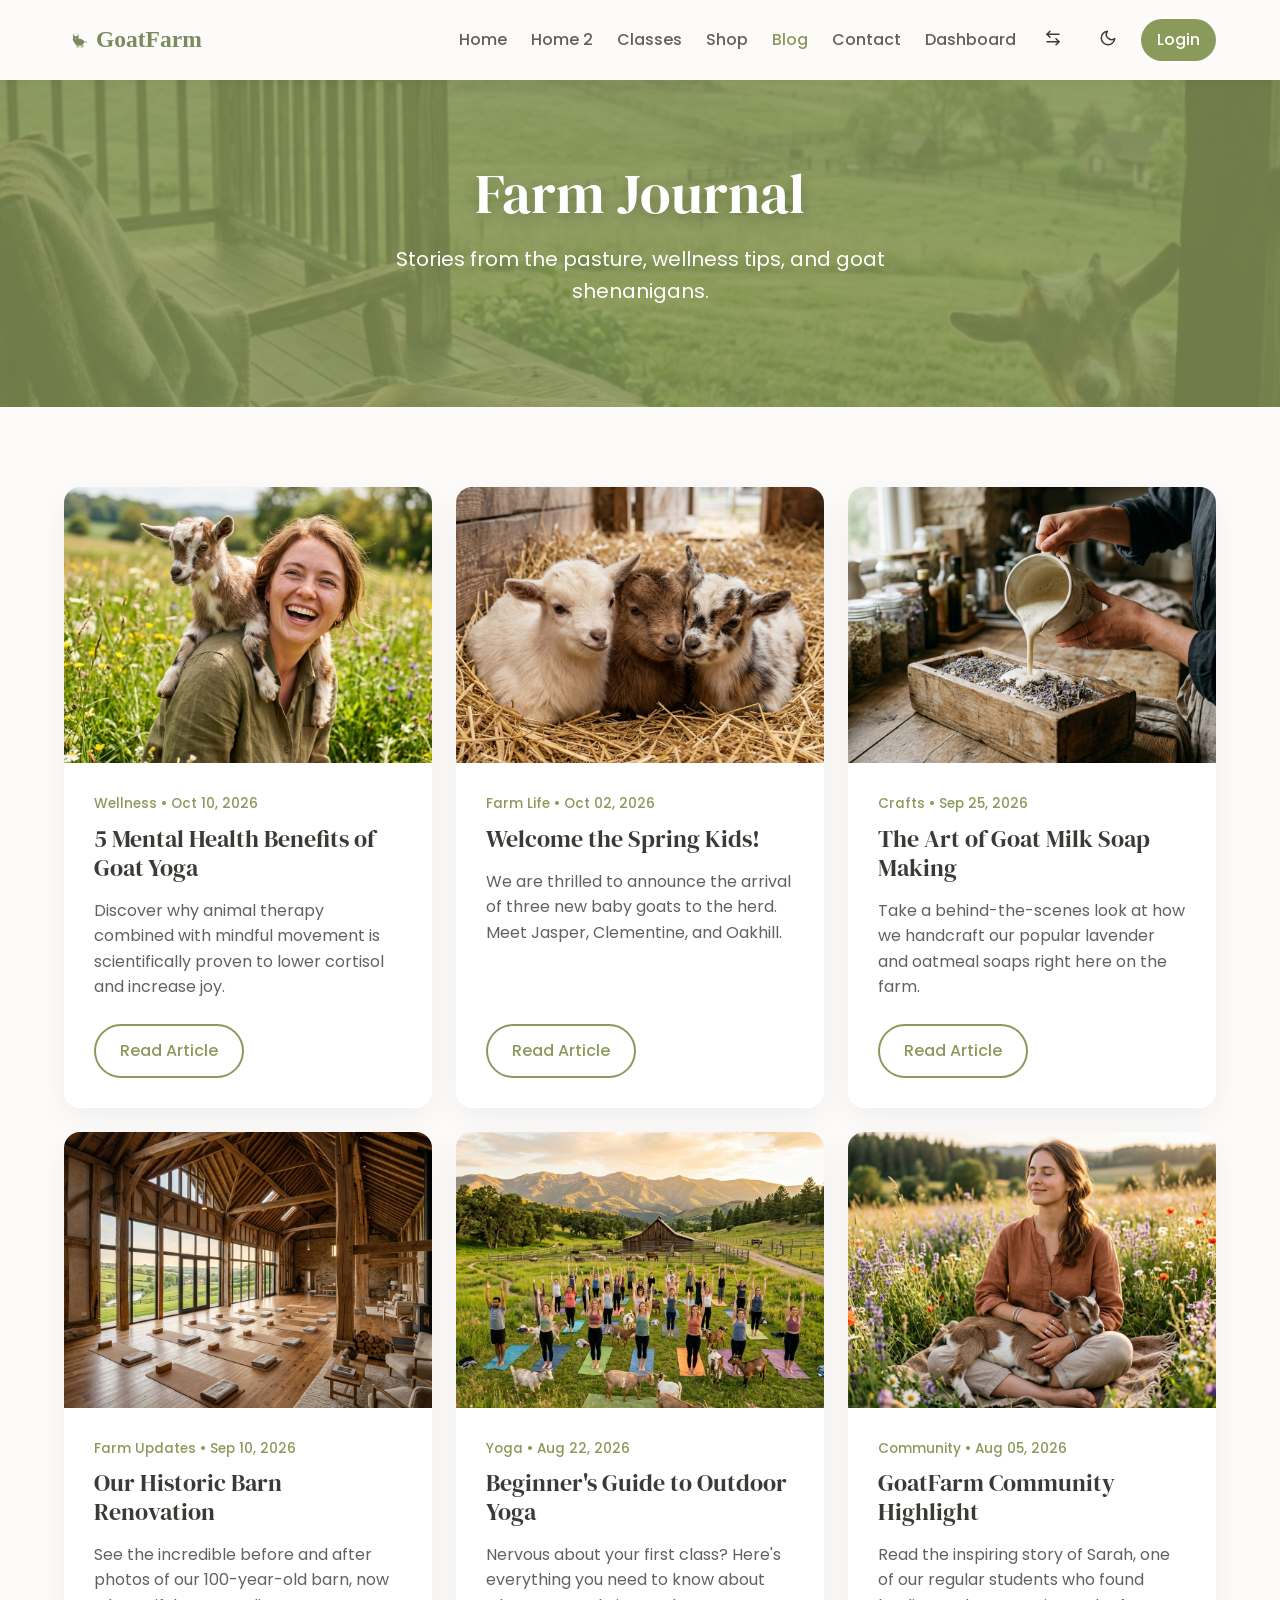
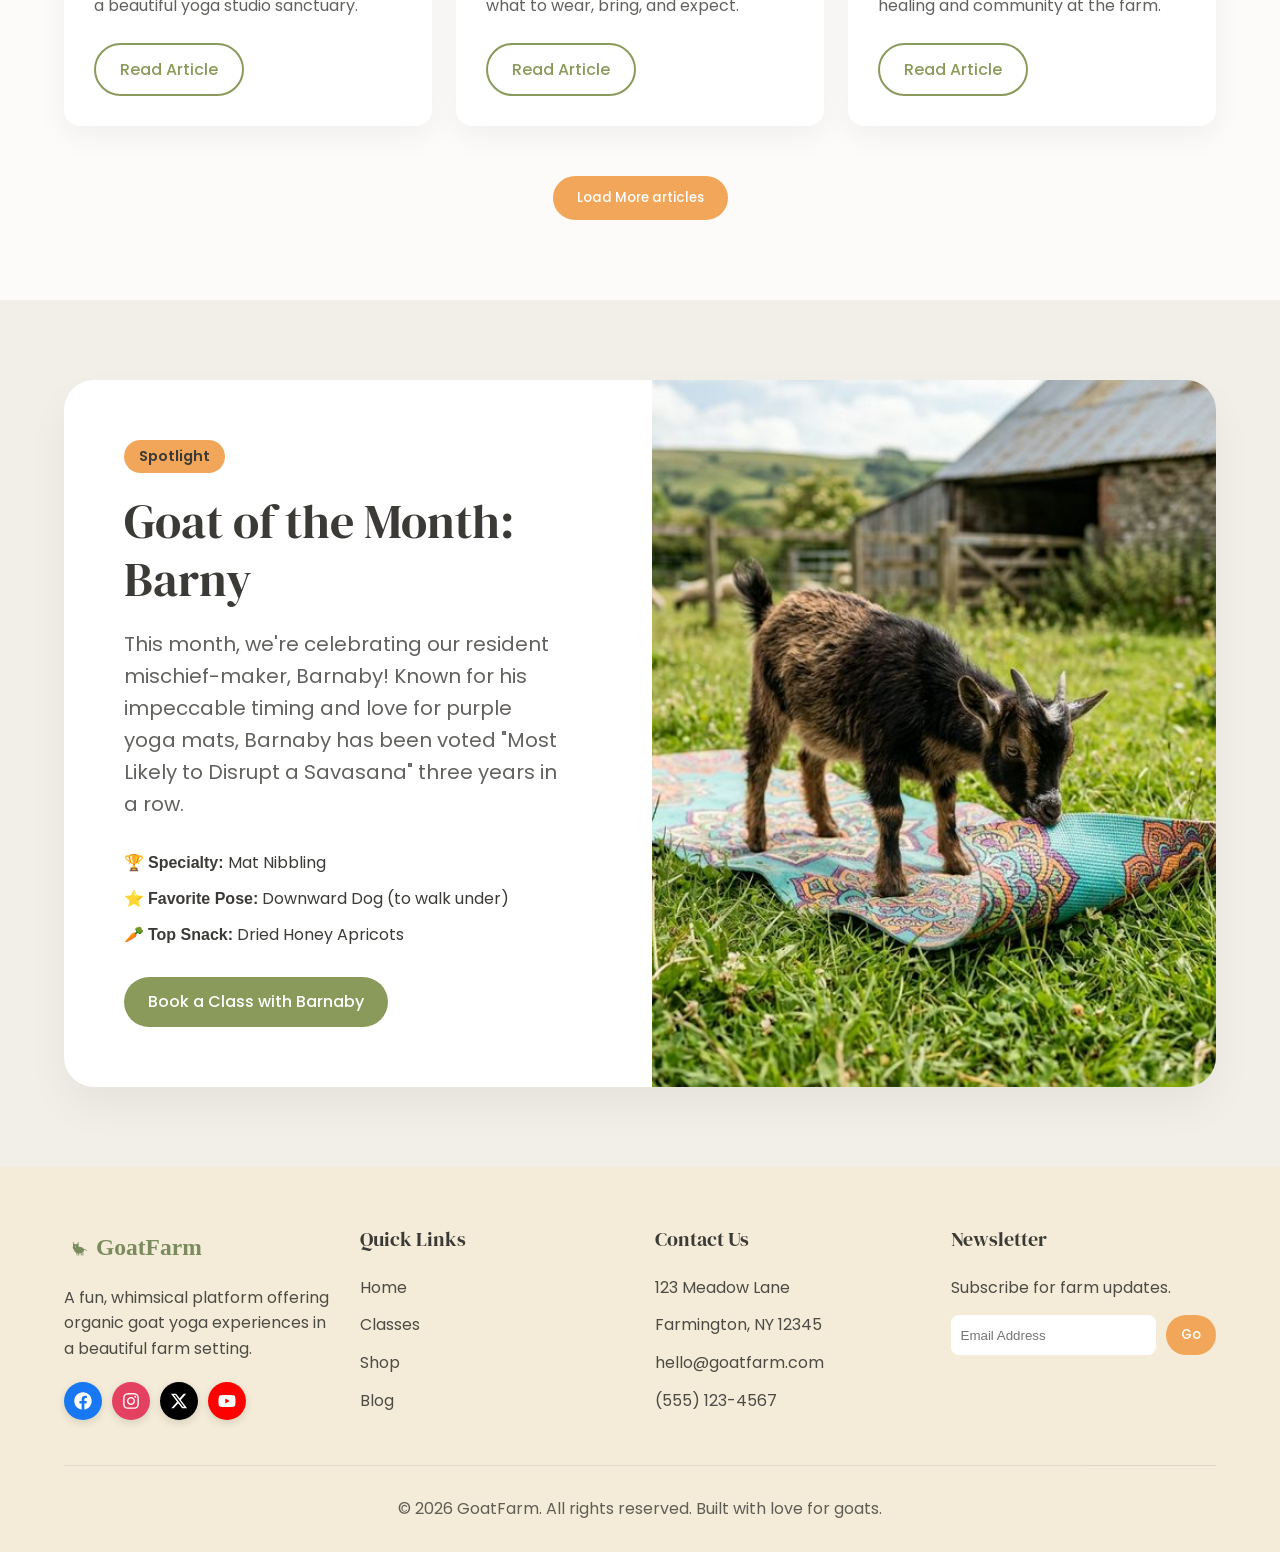
==== commit d6c52310: "c2" ====
--- a/blog.html
+++ b/blog.html
@@ -64,12 +64,10 @@
                     <button class="rtl-toggle theme-toggle" title="Toggle RTL" style="margin-right: 5px;">
                         <svg viewBox="0 0 24 24" width="18" height="18" fill="none" stroke="currentColor"
                             stroke-width="2" stroke-linecap="round" stroke-linejoin="round">
-                            <path d="m5 8 6 6"></path>
-                            <path d="m4 14 6-6 2-3"></path>
-                            <path d="M2 5h12"></path>
-                            <path d="M7 2h1"></path>
-                            <path d="m22 22-5-10-5 10"></path>
-                            <path d="M14 18h6"></path>
+                            <path d="M8 3 4 7l4 4"></path>
+                            <path d="M4 7h16"></path>
+                            <path d="m16 21 4-4-4-4"></path>
+                            <path d="M20 17H4"></path>
                         </svg>
                     </button>
                     <button class="theme-toggle">
